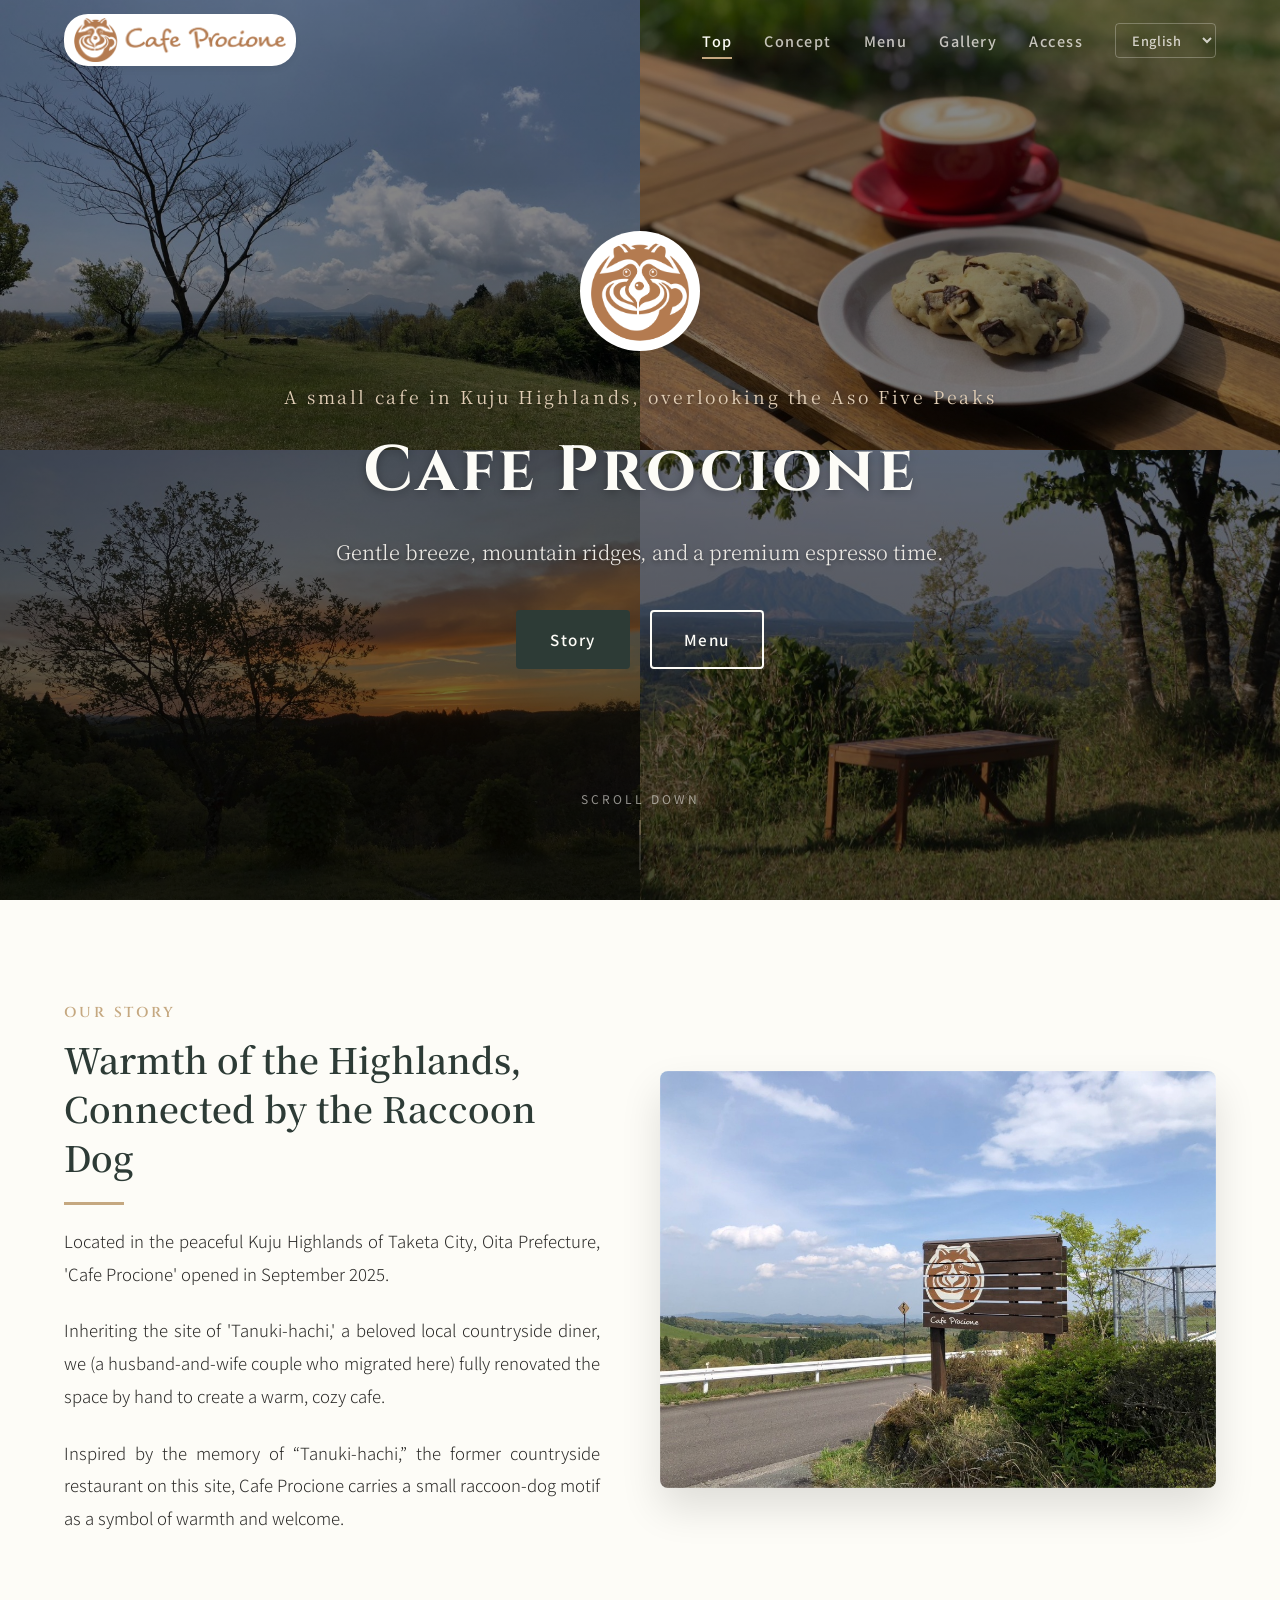
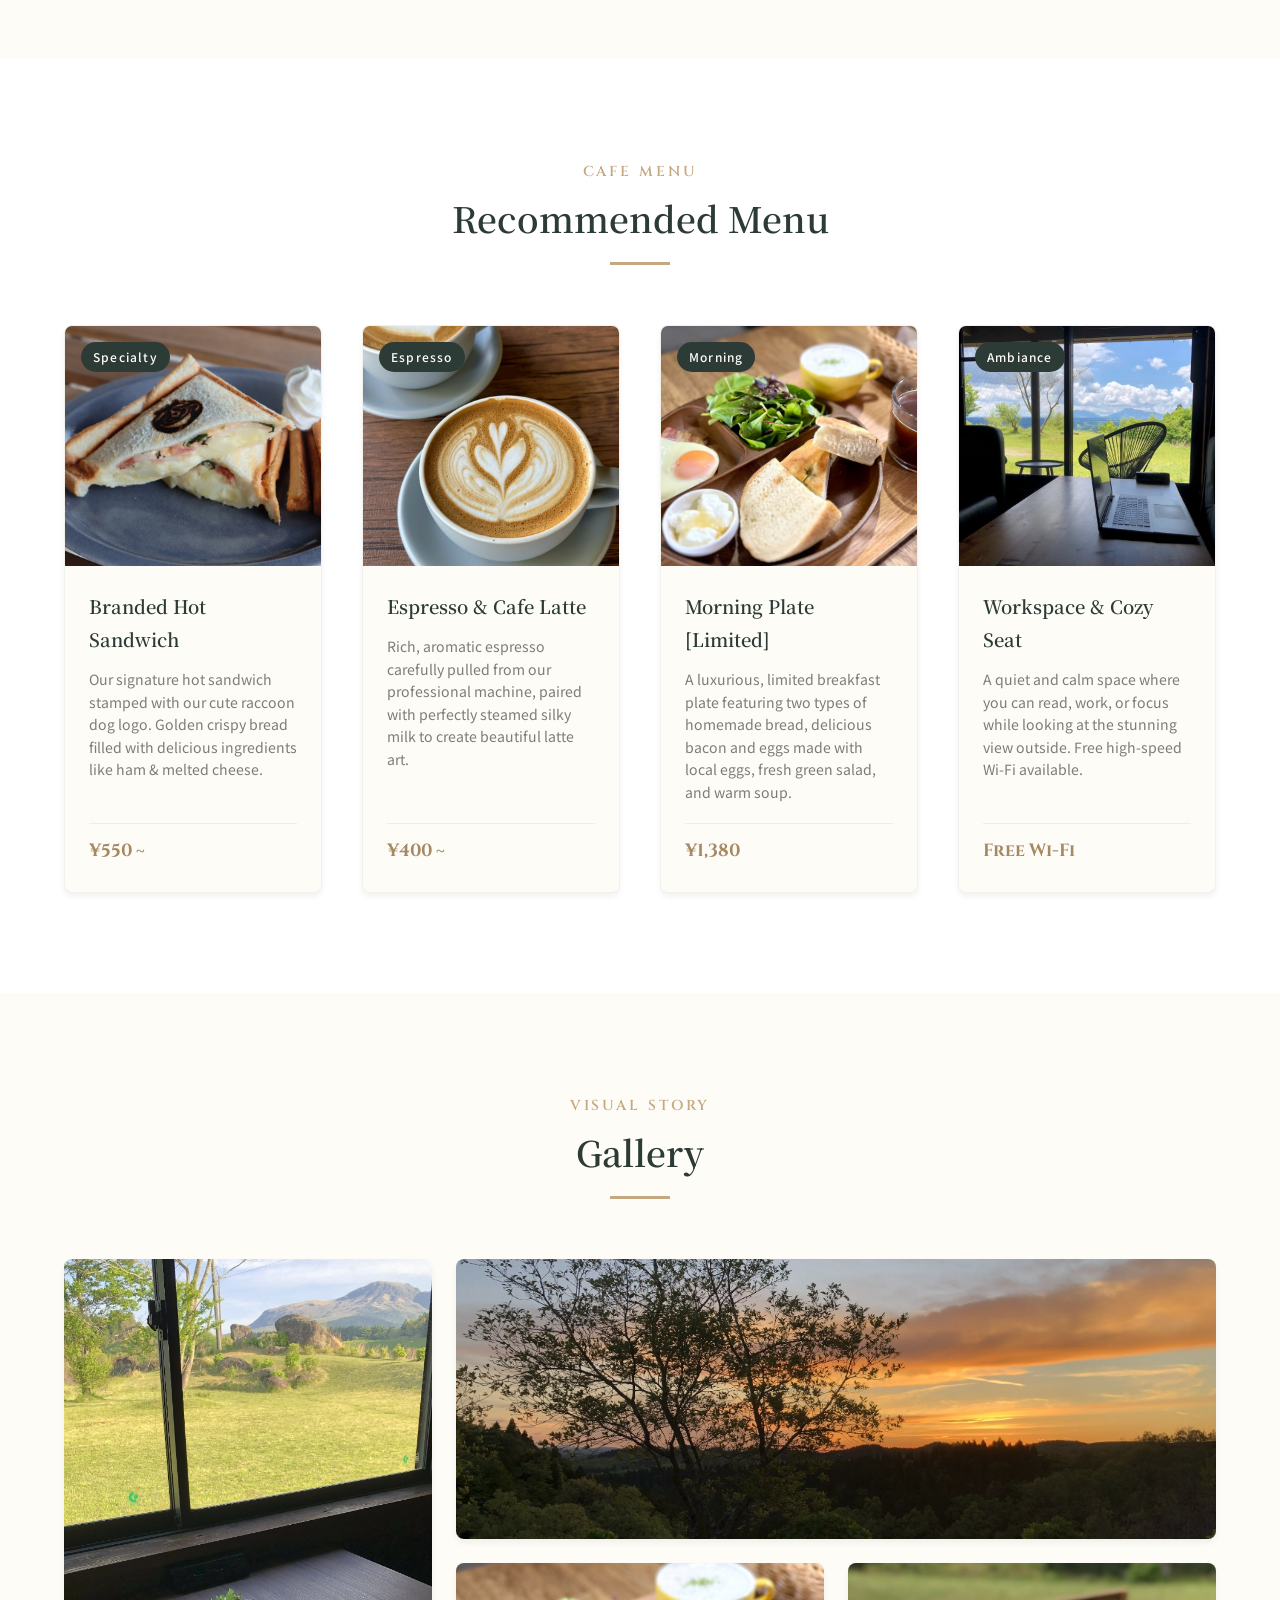
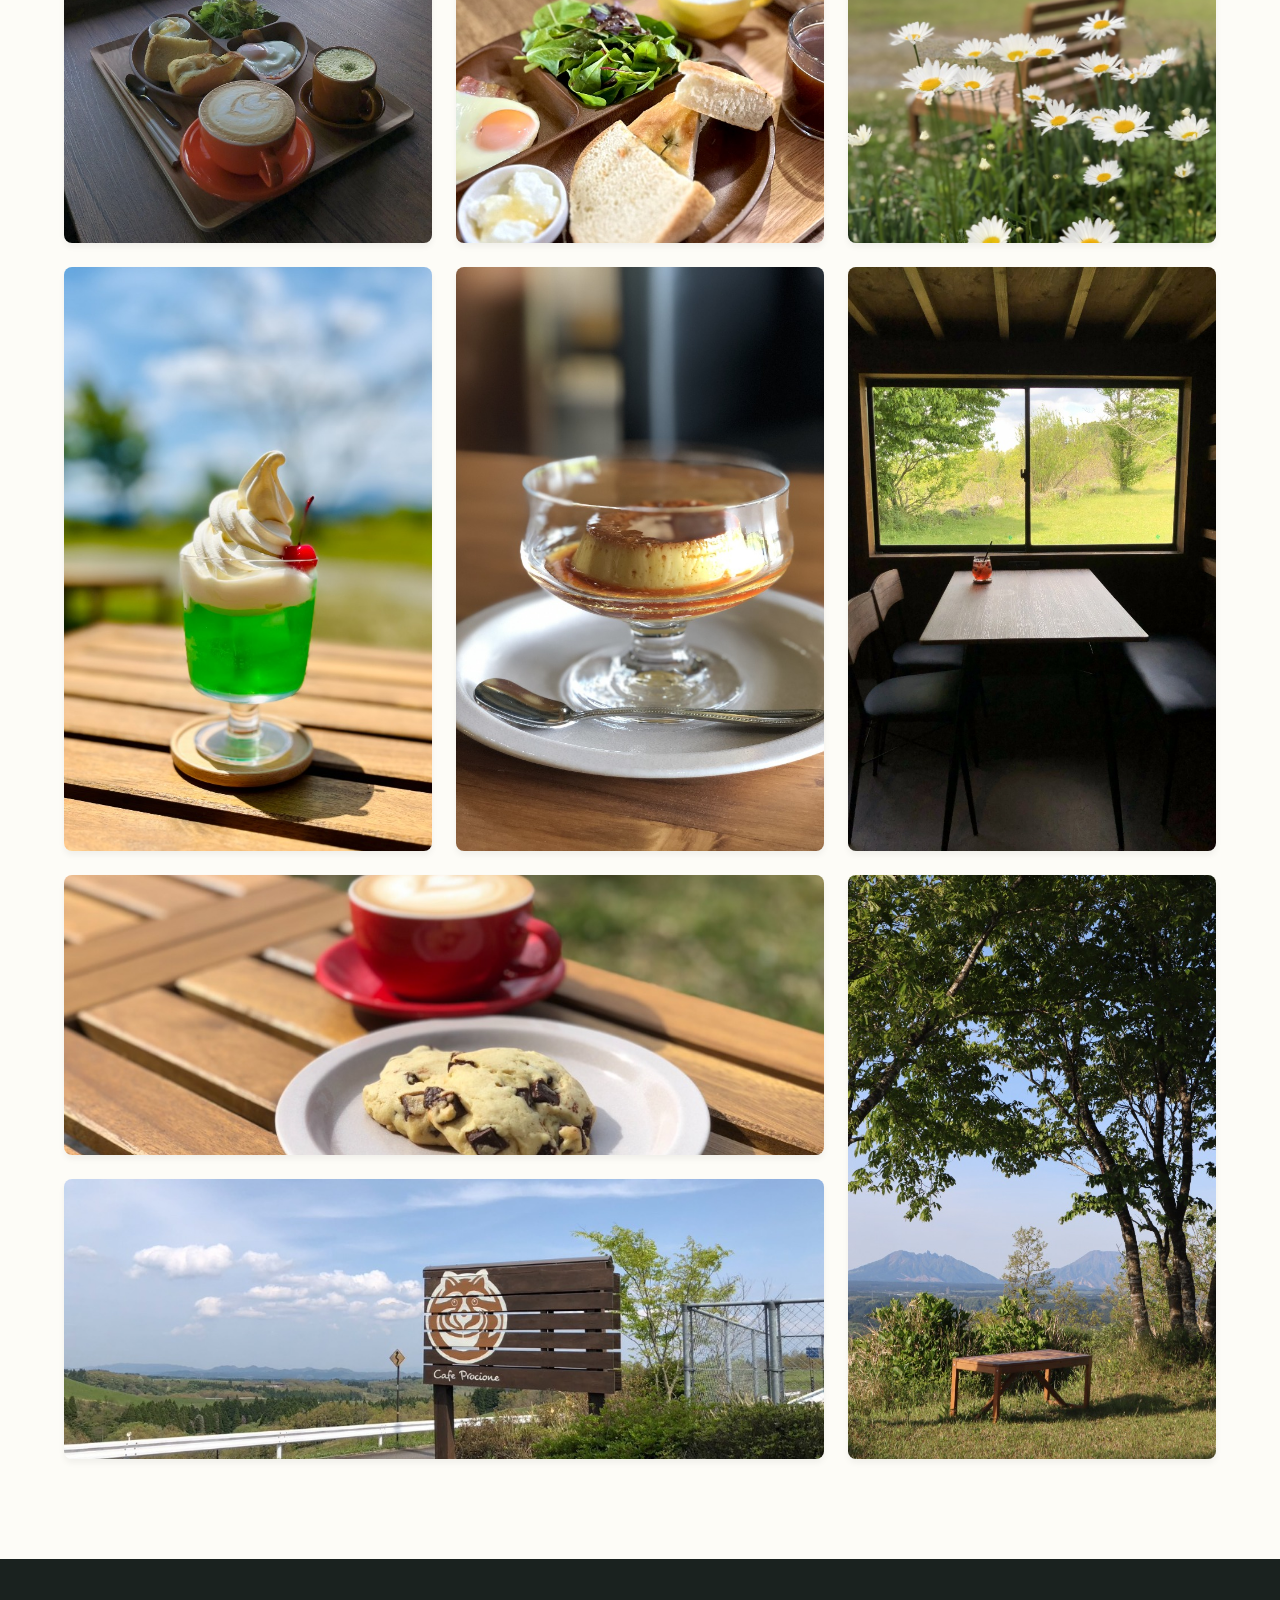
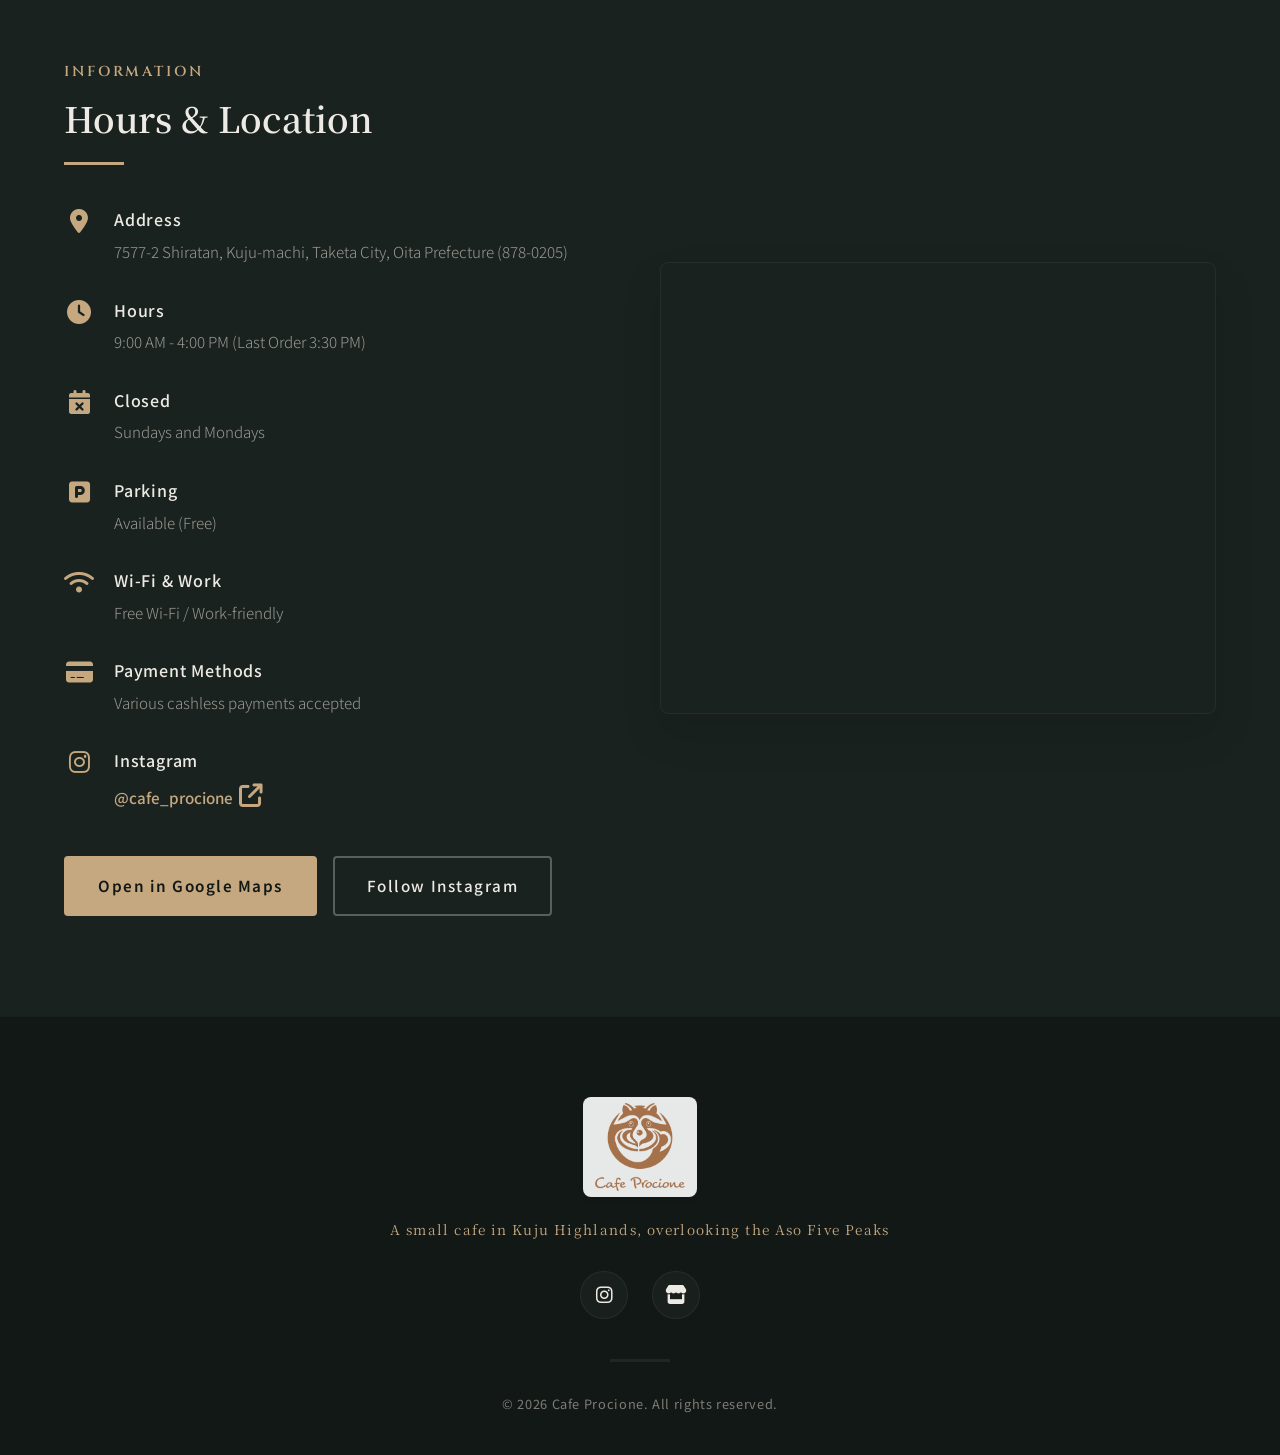
==== index.html @ 87fc88e2 "Add files via upload" ====
<!DOCTYPE html>
<html lang="ja">
<head>
    <meta charset="UTF-8">
    <meta name="viewport" content="width=device-width, initial-scale=1.0">
    <meta name="description" content="大分県竹田市久住高原にある『Cafe Procione（カフェ プロチオーネ）』。阿蘇五岳を望むのどかな絶景の中、DIYでリノベーションした温かい空間で、たぬき印のホットサンドやラテアート、エスプレッソドリンクをお楽しみください。">
    <meta property="og:title" content="Cafe Procione | 久住高原ののどかな絶景カフェ">
    <meta property="og:description" content="阿蘇五岳を望む絶景と、たぬき印のホットサンド。DIYで作り上げた温もりあふれる高原の小さなカフェ。">
    <meta property="og:image" content="assets/view.jpg">
    <meta property="og:type" content="website">
    <title>Cafe Procione (カフェ プロチオーネ) | 久住高原の絶景カフェ</title>
    
    <!-- Google Fonts -->
    <link rel="preconnect" href="https://fonts.googleapis.com">
    <link rel="preconnect" href="https://fonts.gstatic.com" crossorigin>
    <link href="https://fonts.googleapis.com/css2?family=Cinzel:wght@400;600;700&family=Noto+Sans+JP:wght@300;400;500;700&family=Noto+Serif+JP:wght@400;600&display=swap" rel="stylesheet">
    
    <!-- FontAwesome for Icons -->
    <link rel="stylesheet" href="https://cdnjs.cloudflare.com/ajax/libs/font-awesome/6.4.0/css/all.min.css">
    
    <!-- Custom CSS -->
    <link rel="stylesheet" href="style.css">
</head>
<body>

    <!-- Sticky Navigation Header -->
    <header id="site-header" class="site-header">
        <div class="header-container">
            <a href="#" class="logo" id="nav-logo">
                <img src="assets/logo_horizontal.png" alt="Cafe Procione" class="logo-img">
            </a>
            
            <button class="nav-toggle" id="nav-toggle" aria-label="メニューを開く">
                <span class="hamburger"></span>
            </button>
            
            <nav class="nav-menu" id="nav-menu">
                <ul>
                    <li><a href="#hero" class="nav-link" id="link-hero" data-i18n="nav-top">Top</a></li>
                    <li><a href="#concept" class="nav-link" id="link-concept" data-i18n="nav-concept">Concept</a></li>
                    <li><a href="#menu" class="nav-link" id="link-menu" data-i18n="nav-menu">Menu</a></li>
                    <li><a href="#gallery" class="nav-link" id="link-gallery" data-i18n="nav-gallery">Gallery</a></li>
                    <li><a href="#access" class="nav-link" id="link-access" data-i18n="nav-access">Access</a></li>
                    <li class="lang-select-wrapper">
                        <select id="lang-select" class="lang-select" aria-label="Language">
                            <option value="ja">日本語</option>
                            <option value="en">English</option>
                            <option value="zh">简体中文</option>
                            <option value="ko">한국어</option>
                        </select>
                    </li>
                </ul>
            </nav>
        </div>
    </header>

    <main>
        <!-- Hero Banner Section -->
        <section id="hero" class="hero-section">
            <div class="hero-bg">
                <div class="hero-bg-panel" style="background-image: url('assets/view.jpg');"></div>
                <div class="hero-bg-panel" style="background-image: url('assets/latte_cookies.jpg');"></div>
                <div class="hero-bg-panel" style="background-image: url('assets/sunset.jpg');"></div>
                <div class="hero-bg-panel" style="background-image: url('assets/bench.jpg'); background-position: center 98%;"></div>
            </div>
            <div class="hero-content">
                <img src="assets/logo_icon.png" alt="Cafe Procione Icon" class="hero-logo scroll-reveal">
                <p class="hero-subtitle scroll-reveal" data-i18n="hero-subtitle">阿蘇五岳を望む、久住高原の小さなカフェ</p>
                <h1 class="hero-title scroll-reveal">Cafe Procione</h1>
                <p class="hero-tagline scroll-reveal" data-i18n="hero-tagline">穏やかな風と山々の稜線、エスプレッソが薫る贅沢な時間。</p>
                <div class="hero-actions scroll-reveal">
                    <a href="#concept" class="btn btn-primary" id="btn-discover" data-i18n="hero-btn-story">Story</a>
                    <a href="#menu" class="btn btn-secondary" id="btn-viewmenu" data-i18n="hero-btn-menu">Menu</a>
                </div>
            </div>
            <div class="scroll-down">
                <span data-i18n="hero-scroll">Scroll Down</span>
                <div class="arrow"></div>
            </div>
        </section>

        <!-- Concept Section -->
        <section id="concept" class="concept-section section-padding">
            <div class="container">
                <div class="grid grid-2col items-center">
                    <div class="concept-text scroll-reveal">
                        <span class="section-subtitle" data-i18n="concept-subtitle">Our Story</span>
                        <h2 class="section-title" data-i18n="concept-title">たぬきが繋ぐ、高原の温もり</h2>
                        <div class="divider"></div>
                        <p class="concept-desc" data-i18n="concept-desc-1">
                            大分県竹田市久住町ののどかな高原に佇む「Cafe Procione（カフェ プロチオーネ）」は、2025年9月にオープンしました。
                        </p>
                        <p class="concept-desc" data-i18n="concept-desc-2">
                            かつてこの場所で愛されていた田舎料理店「たぬき八」の跡地を受け継ぎ、移住してきた私たち夫婦が自らの手でDIYリノベーションを行って、温もりあふれるカフェへと生まれ変わらせました。
                        </p>
                        <p class="concept-desc" data-i18n="concept-desc-3">
                            イタリア語で「たぬき」を意味する「プロチオーネ」。かつての記憶に敬意を払いながら、訪れる人々が久住の壮大な自然に包まれて、ゆったりとした時間を過ごせる場所でありたいと願っています。
                        </p>
                    </div>
                    <div class="concept-image scroll-reveal">
                        <div class="image-wrapper">
                            <img src="assets/sign.jpg" alt="Cafe Procione 木製看板" class="img-responsive image-zoom-effect" loading="lazy">
                        </div>
                    </div>
                </div>
            </div>
        </section>

        <!-- Menu Section -->
        <section id="menu" class="menu-section section-padding bg-light">
            <div class="container">
                <div class="section-header text-center scroll-reveal">
                    <span class="section-subtitle" data-i18n="menu-subtitle">Cafe Menu</span>
                    <h2 class="section-title" data-i18n="menu-title">おすすめメニュー</h2>
                    <div class="divider center"></div>
                </div>
                
                <div class="grid grid-4col">
                    <!-- Menu Item 1: Hot Sandwich -->
                    <div class="menu-card scroll-reveal">
                        <div class="menu-img-wrapper">
                            <img src="assets/sandwich.jpg" alt="たぬき印のホットサンド" class="menu-img" loading="lazy">
                            <span class="menu-tag" data-i18n="menu-tag-1">看板メニュー</span>
                        </div>
                        <div class="menu-info">
                            <h3 class="menu-item-title" data-i18n="menu-item-title-1">たぬき印のホットサンド</h3>
                            <p class="menu-item-desc" data-i18n="menu-item-desc-1">可愛い「たぬき」の焼き印が押された当店自慢のホットサンド。カリッと香ばしい生地に、ハム＆チーズなどの美味しい具材を包みました。</p>
                            <span class="menu-item-price" data-i18n="menu-item-price-1">¥550 〜</span>
                        </div>
                    </div>
                    
                    <!-- Menu Item 2: Espresso & Latte -->
                    <div class="menu-card scroll-reveal">
                        <div class="menu-img-wrapper">
                            <img src="assets/espresso_latte.jpg" alt="エスプレッソとカフェラテ" class="menu-img" loading="lazy">
                            <span class="menu-tag" data-i18n="menu-tag-2">Espresso</span>
                        </div>
                        <div class="menu-info">
                            <h3 class="menu-item-title" data-i18n="menu-item-title-2">エスプレッソ & カフェラテ</h3>
                            <p class="menu-item-desc" data-i18n="menu-item-desc-2">専用のマシンで丁寧に抽出した薫り高いエスプレッソと、きめ細やかにスチームしたミルクを合わせたカフェラテ（ラテアート）がお楽しみいただけます。</p>
                            <span class="menu-item-price" data-i18n="menu-item-price-2">¥400 〜</span>
                        </div>
                    </div>
                    
                    <!-- Menu Item 3: Morning Plate -->
                    <div class="menu-card scroll-reveal">
                        <div class="menu-img-wrapper">
                            <img src="assets/breakfast.jpg" alt="数量限定モーニングプレート" class="menu-img" loading="lazy">
                            <span class="menu-tag" data-i18n="menu-tag-3">Morning</span>
                        </div>
                        <div class="menu-info">
                            <h3 class="menu-item-title" data-i18n="menu-item-title-3">モーニングプレート [数量限定]</h3>
                            <p class="menu-item-desc" data-i18n="menu-item-desc-3">自家製パン2種、地元産の卵とベーコンで作る絶品ベーコンエッグ、フレッシュなグリーンサラダ、温かいスープが一つになった贅沢な数量限定モーニングプレートです。</p>
                            <span class="menu-item-price" data-i18n="menu-item-price-3">¥1,380</span>
                        </div>
                    </div>

                    <!-- Menu Item 4: Ambiance -->
                    <div class="menu-card scroll-reveal">
                        <div class="menu-img-wrapper">
                            <img src="assets/workspace.jpg" alt="コワーキング・リラックススペース" class="menu-img" loading="lazy">
                            <span class="menu-tag" data-i18n="menu-tag-4">Ambiance</span>
                        </div>
                        <div class="menu-info">
                            <h3 class="menu-item-title" data-i18n="menu-item-title-4">カフェ空間・ノマド利用</h3>
                            <p class="menu-item-desc" data-i18n="menu-item-desc-4">窓からの絶景を眺めながら、読書やお仕事に集中できる落ち着いた空間です。美味しいドリンクとともに、クリエイティブな時間をお過ごしください。</p>
                            <span class="menu-item-price" data-i18n="menu-item-price-4">Free Wi-Fi</span>
                        </div>
                    </div>
                </div>
            </div>
        </section>

        <!-- Gallery Section -->
        <section id="gallery" class="gallery-section section-padding">
            <div class="container">
                <div class="section-header text-center scroll-reveal">
                    <span class="section-subtitle" data-i18n="gallery-subtitle">Visual Story</span>
                    <h2 class="section-title" data-i18n="gallery-title">ギャラリー</h2>
                    <div class="divider center"></div>
                </div>
                
                <div class="gallery-grid scroll-reveal">
                    <!-- Gallery Item 1 -->
                    <div class="gallery-item size-large">
                        <img src="assets/window_morning.jpg" alt="朝の光と高原の朝食" loading="lazy">
                        <div class="gallery-overlay">
                            <div class="gallery-text">
                                <h4 data-i18n="gallery-item-title-1">朝の光と高原の朝食</h4>
                                <p data-i18n="gallery-item-desc-1">窓辺で味わう自家製のモーニングプレートとあたたかいカフェラテ</p>
                            </div>
                        </div>
                    </div>
                    
                    <!-- Gallery Item 4 -->
                    <div class="gallery-item size-wide">
                        <img src="assets/sunset.jpg" alt="夕暮れの久住高原" loading="lazy">
                        <div class="gallery-overlay">
                            <div class="gallery-text">
                                <h4 data-i18n="gallery-item-title-4">夕暮れの久住高原</h4>
                                <p data-i18n="gallery-item-desc-4">阿蘇五岳の彼方に沈む夕日と、黄金色に染まる草原の一本の木</p>
                            </div>
                        </div>
                    </div>
                    
                    <!-- Gallery Item 5 -->
                    <div class="gallery-item">
                        <img src="assets/breakfast.jpg" alt="モーニングプレート" loading="lazy">
                        <div class="gallery-overlay">
                            <div class="gallery-text">
                                <h4 data-i18n="gallery-item-title-5">モーニングプレート</h4>
                                <p data-i18n="gallery-item-desc-5">数量限定。地元産卵とベーコンのベーコンエッグ、自家製パン2種、新鮮なサラダ、スープ。</p>
                            </div>
                        </div>
                    </div>
                    
                    <!-- Gallery Item 6 -->
                    <div class="gallery-item">
                        <img src="assets/flowers.jpg" alt="野の花とテラスベンチ" loading="lazy">
                        <div class="gallery-overlay">
                            <div class="gallery-text">
                                <h4 data-i18n="gallery-item-title-6">野の花とテラスベンチ</h4>
                                <p data-i18n="gallery-item-desc-6">庭に咲く真っ白なマーガレットと、心地よい風が通り抜けるベンチ</p>
                            </div>
                        </div>
                    </div>
                    
                    <!-- Gallery Item 2 -->
                    <div class="gallery-item size-large">
                        <img src="assets/soda.jpg" alt="メロンソーダフロート" loading="lazy">
                        <div class="gallery-overlay">
                            <div class="gallery-text">
                                <h4 data-i18n="gallery-item-title-2">メロンソーダフロート</h4>
                                <p data-i18n="gallery-item-desc-2">青空に映える、爽快なメロンソーダと冷たいソフトクリーム</p>
                            </div>
                        </div>
                    </div>
                    
                    <!-- Gallery Item 3 -->
                    <div class="gallery-item size-large">
                        <img src="assets/pudding.jpg" alt="自家製プリン" loading="lazy">
                        <div class="gallery-overlay">
                            <div class="gallery-text">
                                <h4 data-i18n="gallery-item-title-3">自家製プリン</h4>
                                <p data-i18n="gallery-item-desc-3">地元・久住産の卵のコクとほろ苦いカラメルソースが絶妙な、昔ながらの自家製プリン。</p>
                            </div>
                        </div>
                    </div>
                    
                    <!-- Gallery Item 7 -->
                    <div class="gallery-item size-large">
                        <img src="assets/icetea.jpg" alt="窓辺の特等席" loading="lazy">
                        <div class="gallery-overlay">
                            <div class="gallery-text">
                                <h4 data-i18n="gallery-item-title-7">窓辺の特等席</h4>
                                <p data-i18n="gallery-item-desc-7">木漏れ日が差し込む窓辺で、爽やかなベリーソーダを楽しむひととき</p>
                            </div>
                        </div>
                    </div>
                    
                    <!-- Gallery Item 8 -->
                    <div class="gallery-item size-wide">
                        <img src="assets/latte_cookies.jpg" alt="珈琲時間" loading="lazy">
                        <div class="gallery-overlay">
                            <div class="gallery-text">
                                <h4 data-i18n="gallery-item-title-8">珈琲時間</h4>
                                <p data-i18n="gallery-item-desc-8">美しいラテアートと自家製のチョコチャンククッキー</p>
                            </div>
                        </div>
                    </div>
                    
                    <!-- Gallery Item 9 -->
                    <div class="gallery-item size-large">
                        <img src="assets/bench.jpg" alt="高原のテラスベンチ" style="object-position: center 98%;" loading="lazy">
                        <div class="gallery-overlay">
                            <div class="gallery-text">
                                <h4 data-i18n="gallery-item-title-9">高原のテラスベンチ</h4>
                                <p data-i18n="gallery-item-desc-9">木陰の特等席から、阿蘇の山並みを一人占めする贅沢</p>
                            </div>
                        </div>
                    </div>
                    
                    <!-- Gallery Item 10 -->
                    <div class="gallery-item size-wide">
                        <img src="assets/sign.jpg" alt="Cafe Procione 木製看板" loading="lazy">
                        <div class="gallery-overlay">
                            <div class="gallery-text">
                                <h4 data-i18n="gallery-item-title-10">Cafe Procione 木製看板</h4>
                                <p data-i18n="gallery-item-desc-10">たぬきをモチーフにした温もりある手作り看板</p>
                            </div>
                        </div>
                    </div>
                </div>
            </div>
        </section>

        <!-- Access Section -->
        <section id="access" class="access-section section-padding bg-dark text-light">
            <div class="container">
                <div class="grid grid-2col items-center">
                    <div class="access-info scroll-reveal">
                        <span class="section-subtitle" data-i18n="access-subtitle">Information</span>
                        <h2 class="section-title text-light" data-i18n="access-title">営業時間・アクセス</h2>
                        <div class="divider text-light"></div>
                        
                        <ul class="access-details">
                            <li>
                                <i class="fa-solid fa-location-dot"></i>
                                <div>
                                    <h4 data-i18n="access-label-address">住所</h4>
                                    <p data-i18n="access-value-address">〒878-0205 大分県竹田市久住町大字白丹7577-2</p>
                                </div>
                            </li>
                            <li>
                                <i class="fa-solid fa-clock"></i>
                                <div>
                                    <h4 data-i18n="access-label-hours">営業時間</h4>
                                    <p data-i18n="access-value-hours">9:00 〜 16:00 (ラストオーダー 15:30)</p>
                                </div>
                            </li>
                            <li>
                                <i class="fa-solid fa-calendar-xmark"></i>
                                <div>
                                    <h4 data-i18n="access-label-closed">定休日</h4>
                                    <p data-i18n="access-value-closed">日曜日・月曜日</p>
                                </div>
                            </li>
                            <li>
                                <i class="fa-solid fa-square-parking"></i>
                                <div>
                                    <h4 data-i18n="access-label-parking">駐車場</h4>
                                    <p data-i18n="access-value-parking">あり</p>
                                </div>
                            </li>
                            <li>
                                <i class="fa-solid fa-wifi"></i>
                                <div>
                                    <h4 data-i18n="access-label-wifi">Wi-Fi / 作業利用</h4>
                                    <p data-i18n="access-value-wifi">Wi-Fiあり / 作業利用可</p>
                                </div>
                            </li>
                            <li>
                                <i class="fa-solid fa-credit-card"></i>
                                <div>
                                    <h4 data-i18n="access-label-payment">お支払い方法</h4>
                                    <p data-i18n="access-value-payment">各種キャッシュレス決済対応</p>
                                </div>
                            </li>
                            <li>
                                <i class="fa-brands fa-instagram"></i>
                                <div>
                                    <h4 data-i18n="access-label-sns">Instagram</h4>
                                    <p><a href="https://www.instagram.com/cafe_procione/" target="_blank" rel="noopener noreferrer" class="instagram-link">@cafe_procione <i class="fa-solid fa-arrow-up-right-from-square"></i></a></p>
                                </div>
                            </li>
                        </ul>
                        
                        <div class="access-actions">
                            <a href="https://share.google/yTmigg1n31Lrdcg4o" target="_blank" rel="noopener noreferrer" class="btn btn-terracotta" id="btn-googlemaps" data-i18n="access-btn-maps">
                                <i class="fa-solid fa-map-location-dot"></i> Google Mapsで開く
                            </a>
                            <a href="https://www.instagram.com/cafe_procione/" target="_blank" rel="noopener noreferrer" class="btn btn-outline" id="btn-instagram" data-i18n="access-btn-insta">
                                <i class="fa-brands fa-instagram"></i> Instagramを見る
                            </a>
                        </div>
                    </div>
                    
                    <div class="access-map scroll-reveal">
                        <div class="map-container">
                            <iframe 
                                src="https://maps.google.com/maps?q=Cafe%20Procione%20%E5%A4%A7%E5%88%86%E7%9C%8C%E7%AB%B9%E7%94%B0%E5%B8%82%E4%B9%85%E4%BD%8F%E7%94%BA%E7%99%BD%E4%B8%B97577-2&t=&z=14&ie=UTF8&iwloc=&output=embed" 
                                width="100%" 
                                height="450" 
                                style="border:0;" 
                                allowfullscreen="" 
                                loading="lazy" 
                                referrerpolicy="no-referrer-when-downgrade"
                                title="Cafe Procioneの地図"
                                id="google-map-iframe">
                            </iframe>
                        </div>
                    </div>
                </div>
            </div>
        </section>
    </main>

    <!-- Footer Section -->
    <footer class="site-footer">
        <div class="container text-center">
            <img src="assets/logo_vertical.png" alt="Cafe Procione Logo" class="footer-logo-img">
            <p class="footer-tag" data-i18n="footer-tag">阿蘇五岳を望む、久住高原の小さなカフェ</p>
            <div class="footer-socials">
                <a href="https://www.instagram.com/cafe_procione/" target="_blank" rel="noopener noreferrer" aria-label="Instagram" id="footer-instagram"><i class="fa-brands fa-instagram"></i></a>
                <a href="https://share.google/yTmigg1n31Lrdcg4o" target="_blank" rel="noopener noreferrer" aria-label="Google Business Profile" id="footer-gmaps"><i class="fa-solid fa-store"></i></a>
            </div>
            <div class="divider center"></div>
            <p class="copyright">&copy; 2026 Cafe Procione. All rights reserved.</p>
        </div>
    </footer>

    <!-- Custom JavaScript -->
    <script src="script.js"></script>
</body>
</html>
---- style.css ----
/* ==========================================================================
   Cafe Procione - Custom Style System
   ========================================================================== */

/* --- CSS custom properties (Variables) --- */
:root {
    /* Color Palette */
    --color-primary: #2D3B36;       /* Deep olive forest green */
    --color-primary-light: #41544D; /* Light olive green */
    --color-primary-dark: #1E2824;  /* Very dark olive */
    --color-accent: #C5A880;        /* Warm terracotta / wood sand */
    --color-accent-dark: #A58962;   /* Darker terracotta */
    --color-accent-light: #E0CDB5;  /* Soft light sand */
    
    --color-bg-light: #FDFCF7;      /* Warm off-white cream */
    --color-bg-white: #FFFFFF;      /* Clean white */
    --color-bg-dark: #1A221F;       /* Deep charcoal olive */
    --color-bg-darker: #121816;     /* Darkest charcoal olive */
    
    --color-text-dark: #2C2B29;     /* Soft charcoal/espresso */
    --color-text-light: #EDEAE5;    /* Soft warm white */
    --color-text-muted: #7E7C77;    /* Slate gray */
    --color-text-muted-light: #9B9893;
    
    /* Fonts */
    --font-title: 'Cinzel', serif;
    --font-serif: 'Noto Serif JP', serif;
    --font-sans: 'Noto Sans JP', sans-serif;
    
    /* Layout details */
    --header-height: 80px;
    --border-radius-sm: 4px;
    --border-radius-md: 8px;
    --border-radius-lg: 16px;
    --transition-smooth: all 0.4s cubic-bezier(0.165, 0.84, 0.44, 1);
    --transition-fast: all 0.2s ease;
    --box-shadow-sm: 0 4px 6px rgba(0, 0, 0, 0.05);
    --box-shadow-md: 0 10px 30px rgba(0, 0, 0, 0.08);
    --box-shadow-lg: 0 20px 40px rgba(0, 0, 0, 0.12);
}

/* ==========================================================================
   Reset & Base Styles
   ========================================================================== */
*, *::before, *::after {
    box-sizing: border-box;
    margin: 0;
    padding: 0;
}

html {
    scroll-behavior: smooth;
    font-size: 16px;
    -webkit-text-size-adjust: 100%;
}

body {
    font-family: var(--font-sans);
    font-weight: 400;
    line-height: 1.8;
    color: var(--color-text-dark);
    background-color: var(--color-bg-light);
    overflow-x: hidden;
}

img {
    max-width: 100%;
    height: auto;
    display: block;
}

a {
    color: inherit;
    text-decoration: none;
    transition: var(--transition-fast);
}

ul {
    list-style: none;
}

/* ==========================================================================
   Utility Classes & Layouts
   ========================================================================== */
.container {
    width: 100%;
    max-width: 1200px;
    margin: 0 auto;
    padding: 0 24px;
}

.section-padding {
    padding: 100px 0;
}

.bg-light {
    background-color: var(--color-bg-white);
}

.bg-dark {
    background-color: var(--color-bg-dark);
}

.text-light {
    color: var(--color-text-light) !important;
}

.text-center {
    text-align: center;
}

.items-center {
    align-items: center;
}

/* Grid System */
.grid {
    display: grid;
    gap: 40px;
}

.grid-2col {
    grid-template-columns: 1fr;
}

.grid-4col {
    grid-template-columns: 1fr;
}

@media (min-width: 768px) {
    .grid-2col {
        grid-template-columns: repeat(2, 1fr);
    }
    
    .grid-4col {
        grid-template-columns: repeat(2, 1fr);
    }
}

@media (min-width: 1024px) {
    .grid-4col {
        grid-template-columns: repeat(4, 1fr);
    }
}

/* Section Header styling */
.section-header {
    margin-bottom: 60px;
}

.section-subtitle {
    font-family: var(--font-title);
    color: var(--color-accent);
    text-transform: uppercase;
    font-size: 0.9rem;
    letter-spacing: 0.2em;
    display: block;
    margin-bottom: 8px;
    font-weight: 600;
}

.section-title {
    font-family: var(--font-serif);
    font-size: 2.2rem;
    color: var(--color-primary);
    font-weight: 600;
    line-height: 1.4;
}

.divider {
    width: 60px;
    height: 3px;
    background-color: var(--color-accent);
    margin: 20px 0;
}

.divider.center {
    margin: 20px auto;
}

.divider.text-light {
    background-color: var(--color-accent);
}

/* Buttons */
.btn {
    display: inline-flex;
    align-items: center;
    justify-content: center;
    padding: 14px 32px;
    border-radius: var(--border-radius-sm);
    font-size: 0.95rem;
    font-weight: 500;
    letter-spacing: 0.1em;
    transition: var(--transition-smooth);
    cursor: pointer;
    border: 2px solid transparent;
}

.btn-primary {
    background-color: var(--color-primary);
    color: var(--color-bg-light);
}

.btn-primary:hover {
    background-color: var(--color-primary-light);
    transform: translateY(-2px);
    box-shadow: var(--box-shadow-md);
}

.btn-secondary {
    background-color: transparent;
    color: var(--color-bg-light);
    border-color: var(--color-bg-light);
}

.btn-secondary:hover {
    background-color: var(--color-bg-light);
    color: var(--color-primary);
    transform: translateY(-2px);
    box-shadow: var(--box-shadow-md);
}

.btn-terracotta {
    background-color: var(--color-accent);
    color: var(--color-bg-darker);
    font-weight: 600;
}

.btn-terracotta:hover {
    background-color: var(--color-accent-dark);
    transform: translateY(-2px);
    box-shadow: var(--box-shadow-md);
}

.btn-outline {
    background-color: transparent;
    color: var(--color-text-light);
    border-color: rgba(237, 234, 229, 0.3);
}

.btn-outline:hover {
    background-color: rgba(237, 234, 229, 0.1);
    border-color: var(--color-text-light);
    transform: translateY(-2px);
}

/* ==========================================================================
   Header & Sticky Navigation
   ========================================================================== */
.site-header {
    position: fixed;
    top: 0;
    left: 0;
    width: 100%;
    height: var(--header-height);
    z-index: 1000;
    transition: var(--transition-smooth);
    background-color: transparent;
}

.site-header.scrolled {
    background-color: rgba(45, 59, 54, 0.95); /* Deep olive background on scroll */
    backdrop-filter: blur(12px);
    -webkit-backdrop-filter: blur(12px);
    height: 70px;
    box-shadow: var(--box-shadow-sm);
}

.header-container {
    max-width: 1200px;
    height: 100%;
    margin: 0 auto;
    padding: 0 24px;
    display: flex;
    justify-content: space-between;
    align-items: center;
}

.logo {
    display: flex;
    align-items: center;
    color: var(--color-bg-light);
}

.logo-img {
    height: 52px; /* One size larger */
    width: auto;
    object-fit: contain;
    display: block;
    background-color: var(--color-bg-white);
    padding: 4px 10px; /* Snug padding */
    border-radius: 24px;
    box-shadow: var(--box-shadow-sm);
    transition: var(--transition-smooth);
}

.site-header.scrolled .logo-img {
    height: 42px; /* One size larger on scroll */
    padding: 3px 8px;
}

/* Navigation Links */
.nav-menu ul {
    display: flex;
    gap: 32px;
    align-items: center;
}

.nav-link {
    color: rgba(237, 234, 229, 0.8);
    font-size: 0.9rem;
    letter-spacing: 0.1em;
    font-weight: 500;
    padding: 8px 0;
    position: relative;
}

.nav-link::after {
    content: '';
    position: absolute;
    bottom: 0;
    left: 0;
    width: 0;
    height: 2px;
    background-color: var(--color-accent);
    transition: var(--transition-smooth);
}

.nav-link:hover, .nav-link.active {
    color: var(--color-bg-light);
}

.nav-link:hover::after, .nav-link.active::after {
    width: 100%;
}

/* Hamburger toggle for mobile */
.nav-toggle {
    display: none;
    background: transparent;
    border: none;
    cursor: pointer;
    padding: 10px;
}

.hamburger {
    display: block;
    width: 24px;
    height: 2px;
    background-color: var(--color-bg-light);
    position: relative;
    transition: var(--transition-fast);
}

.hamburger::before, .hamburger::after {
    content: '';
    display: block;
    width: 24px;
    height: 2px;
    background-color: var(--color-bg-light);
    position: absolute;
    left: 0;
    transition: var(--transition-fast);
}

.hamburger::before { top: -8px; }
.hamburger::after { bottom: -8px; }

/* Hamburger open state */
.nav-toggle.open .hamburger {
    background-color: transparent;
}
.nav-toggle.open .hamburger::before {
    transform: rotate(45deg);
    top: 0;
}
.nav-toggle.open .hamburger::after {
    transform: rotate(-45deg);
    bottom: 0;
}

/* Responsive Header */
@media (max-width: 767px) {
    .nav-toggle {
        display: block;
    }
    
    .nav-menu {
        position: fixed;
        top: 0;
        right: -100%;
        width: 80%;
        max-width: 320px;
        height: 100vh;
        background-color: var(--color-primary-dark);
        padding: 100px 40px;
        box-shadow: var(--box-shadow-lg);
        transition: var(--transition-smooth);
    }
    
    .nav-menu.open {
        right: 0;
    }
    
    .nav-menu ul {
        flex-direction: column;
        gap: 30px;
    }
    
    .nav-link {
        font-size: 1.1rem;
    }
}

/* Language Selector */
.lang-select-wrapper {
    display: flex;
    align-items: center;
}

.lang-select {
    background-color: transparent;
    color: rgba(237, 234, 229, 0.85);
    border: 1px solid rgba(237, 234, 229, 0.3);
    border-radius: var(--border-radius-sm);
    padding: 6px 12px;
    font-family: var(--font-sans);
    font-size: 0.8rem;
    font-weight: 500;
    cursor: pointer;
    outline: none;
    transition: var(--transition-fast);
    letter-spacing: 0.05em;
}

.lang-select:hover {
    color: var(--color-bg-light);
    border-color: var(--color-accent);
}

.lang-select:focus {
    border-color: var(--color-accent);
}

.lang-select option {
    background-color: var(--color-primary-dark);
    color: var(--color-text-light);
    padding: 10px;
}

/* Adjustments on mobile drawer */
@media (max-width: 767px) {
    .lang-select-wrapper {
        margin-top: 10px;
    }
    
    .lang-select {
        font-size: 1rem;
        padding: 10px 16px;
        width: 100%;
        background-color: rgba(255, 255, 255, 0.05);
    }
}

/* ==========================================================================
   Hero Section
   ========================================================================== */
.hero-section {
    position: relative;
    height: 100vh;
    display: flex;
    align-items: center;
    justify-content: center;
    color: var(--color-bg-light);
    text-align: center;
    padding: 0 24px;
    overflow: hidden;
}

.hero-bg {
    position: absolute;
    top: 0;
    left: 0;
    width: 100%;
    height: 100%;
    display: grid;
    grid-template-columns: repeat(2, 1fr);
    grid-template-rows: repeat(2, 1fr);
    transform: scale(1.05);
    animation: zoomHero 15s ease-out forwards;
    z-index: -1;
}

.hero-bg-panel {
    background-size: cover;
    background-position: center;
    width: 100%;
    height: 100%;
}

.hero-bg::after {
    content: '';
    position: absolute;
    top: 0;
    left: 0;
    width: 100%;
    height: 100%;
    background: linear-gradient(to bottom, rgba(0, 0, 0, 0.45), rgba(0, 0, 0, 0.6));
    z-index: 1;
}

@keyframes zoomHero {
    to {
        transform: scale(1);
    }
}

.hero-content {
    max-width: 800px;
    z-index: 10;
    display: flex;
    flex-direction: column;
    align-items: center;
}

.hero-logo {
    height: 120px; /* One size larger */
    width: 120px;  /* One size larger */
    object-fit: contain;
    margin-bottom: 30px;
    display: block;
    background-color: var(--color-bg-white);
    padding: 10px; /* Widen padding to prevent ears from clipping */
    border-radius: 50%;
    box-shadow: var(--box-shadow-md);
}

@media (max-width: 767px) {
    .hero-logo {
        height: 96px; /* One size larger on mobile */
        width: 96px;  /* One size larger on mobile */
        margin-bottom: 20px;
    }
}

.hero-subtitle {
    font-family: var(--font-serif);
    font-size: 1.1rem;
    letter-spacing: 0.15em;
    color: var(--color-accent-light);
    margin-bottom: 20px;
    text-shadow: 0 2px 4px rgba(0, 0, 0, 0.4);
}

.hero-title {
    font-family: var(--font-title);
    font-size: 4rem;
    font-weight: 700;
    letter-spacing: 0.05em;
    line-height: 1.2;
    margin-bottom: 24px;
    text-shadow: 0 2px 10px rgba(0, 0, 0, 0.3);
}

@media (max-width: 767px) {
    .hero-title {
        font-size: 2.8rem;
    }
    .hero-subtitle {
        font-size: 0.95rem;
    }
}

.hero-tagline {
    font-family: var(--font-serif);
    font-size: 1.25rem;
    font-weight: 300;
    margin-bottom: 40px;
    color: var(--color-text-light);
    text-shadow: 0 2px 4px rgba(0, 0, 0, 0.4);
}

.hero-actions {
    display: flex;
    gap: 20px;
    justify-content: center;
}

@media (max-width: 480px) {
    .hero-actions {
        flex-direction: column;
        align-items: stretch;
    }
}

/* Animated Scroll indicator */
.scroll-down {
    position: absolute;
    bottom: 30px;
    left: 50%;
    transform: translateX(-50%);
    display: flex;
    flex-direction: column;
    align-items: center;
    gap: 10px;
    font-size: 0.75rem;
    letter-spacing: 0.25em;
    text-transform: uppercase;
    color: rgba(237, 234, 229, 0.6);
    z-index: 10;
}

.scroll-down .arrow {
    width: 1px;
    height: 50px;
    background-color: rgba(237, 234, 229, 0.3);
    position: relative;
    overflow: hidden;
}

.scroll-down .arrow::after {
    content: '';
    position: absolute;
    top: 0;
    left: 0;
    width: 100%;
    height: 15px;
    background-color: var(--color-accent);
    animation: scrollAnimation 2s infinite ease-in-out;
}

@keyframes scrollAnimation {
    0% {
        transform: translateY(-15px);
    }
    50% {
        transform: translateY(50px);
    }
    100% {
        transform: translateY(50px);
    }
}

/* ==========================================================================
   Concept Section
   ========================================================================== */
.concept-text {
    padding-right: 20px;
}

.concept-desc {
    font-size: 1.05rem;
    color: var(--color-text-dark);
    margin-bottom: 24px;
    text-align: justify;
    line-height: 1.95;
    font-weight: 300;
}

.concept-image .image-wrapper {
    position: relative;
    border-radius: var(--border-radius-md);
    overflow: hidden;
    box-shadow: var(--box-shadow-lg);
}

.concept-image .image-wrapper::after {
    content: '';
    position: absolute;
    top: 0;
    left: 0;
    width: 100%;
    height: 100%;
    border: 1px solid rgba(255, 255, 255, 0.1);
    pointer-events: none;
}

.image-zoom-effect {
    transition: var(--transition-smooth);
}

.image-zoom-effect:hover {
    transform: scale(1.05);
}

/* ==========================================================================
   Menu Section
   ========================================================================== */
.menu-card {
    background-color: var(--color-bg-light);
    border-radius: var(--border-radius-md);
    overflow: hidden;
    box-shadow: var(--box-shadow-sm);
    transition: var(--transition-smooth);
    display: flex;
    flex-direction: column;
    height: 100%;
    border: 1px solid rgba(45, 59, 54, 0.05);
}

.menu-card:hover {
    transform: translateY(-8px);
    box-shadow: var(--box-shadow-lg);
    border-color: rgba(197, 168, 128, 0.3);
}

.menu-img-wrapper {
    position: relative;
    width: 100%;
    height: 240px;
    overflow: hidden;
}

.menu-img {
    width: 100%;
    height: 100%;
    object-fit: cover;
    transition: var(--transition-smooth);
}

.menu-card:hover .menu-img {
    transform: scale(1.05);
}

.menu-tag {
    position: absolute;
    top: 16px;
    left: 16px;
    background-color: var(--color-primary);
    color: var(--color-bg-light);
    font-size: 0.75rem;
    font-weight: 500;
    padding: 4px 12px;
    border-radius: 20px;
    letter-spacing: 0.1em;
}

.menu-info {
    padding: 24px;
    display: flex;
    flex-direction: column;
    flex-grow: 1;
}

.menu-item-title {
    font-family: var(--font-serif);
    font-size: 1.15rem;
    color: var(--color-primary);
    margin-bottom: 12px;
    font-weight: 600;
}

.menu-item-desc {
    font-size: 0.88rem;
    color: var(--color-text-muted);
    line-height: 1.6;
    margin-bottom: 20px;
    flex-grow: 1;
}

.menu-item-price {
    font-family: var(--font-title);
    font-size: 1.1rem;
    color: var(--color-accent-dark);
    font-weight: 700;
    border-top: 1px solid rgba(0, 0, 0, 0.06);
    padding-top: 12px;
}

/* ==========================================================================
   Gallery Section
   ========================================================================== */
.gallery-grid {
    display: grid;
    grid-template-columns: repeat(2, 1fr);
    grid-auto-flow: dense;
    gap: 20px;
}

.gallery-item {
    position: relative;
    border-radius: var(--border-radius-md);
    overflow: hidden;
    height: 280px;
    box-shadow: var(--box-shadow-sm);
    transition: var(--transition-smooth);
}

.gallery-item img {
    width: 100%;
    height: 100%;
    object-fit: cover;
    transition: var(--transition-smooth);
}

/* Large and wide layout elements for masonry-like feel */
.gallery-item.size-large {
    grid-row: span 2;
    height: 580px; /* 280px + 20px gap + 280px */
}

.gallery-item.size-wide {
    grid-column: span 2;
    height: 280px;
}

/* Overlay styling */
.gallery-overlay {
    position: absolute;
    top: 0;
    left: 0;
    width: 100%;
    height: 100%;
    background-color: rgba(30, 40, 36, 0.75); /* Dark olive overlay */
    opacity: 0;
    display: flex;
    align-items: flex-end;
    padding: 30px;
    transition: var(--transition-smooth);
}

.gallery-text {
    transform: translateY(20px);
    transition: var(--transition-smooth);
    color: var(--color-text-light);
}

.gallery-text h4 {
    font-family: var(--font-serif);
    font-size: 1.25rem;
    font-weight: 500;
    margin-bottom: 8px;
    color: var(--color-accent-light);
}

.gallery-text p {
    font-size: 0.85rem;
    color: rgba(237, 234, 229, 0.7);
    line-height: 1.5;
}

/* Gallery hover states */
.gallery-item:hover img {
    transform: scale(1.06);
}

.gallery-item:hover .gallery-overlay {
    opacity: 1;
}

.gallery-item:hover .gallery-text {
    transform: translateY(0);
}

/* Responsive Gallery */
@media (min-width: 1024px) {
    .gallery-grid {
        grid-template-columns: repeat(3, 1fr);
        gap: 24px;
    }
    
    .gallery-item {
        height: 280px;
    }
    
    .gallery-item.size-large {
        height: 584px; /* 280px + 24px gap + 280px */
    }
    
    .gallery-item.size-wide {
        height: 280px;
    }
}

@media (max-width: 767px) {
    .gallery-grid {
        grid-template-columns: 1fr;
        gap: 15px;
    }
    
    .gallery-item, .gallery-item.size-large, .gallery-item.size-wide {
        grid-row: auto;
        grid-column: auto;
        height: 320px;
    }
}

/* ==========================================================================
   Access & Contact Section
   ========================================================================== */
.access-section {
    position: relative;
    overflow: hidden;
}

.access-info {
    padding-right: 30px;
}

.access-details {
    margin-top: 40px;
    margin-bottom: 45px;
    display: flex;
    flex-direction: column;
    gap: 30px;
}

.access-details li {
    display: flex;
    gap: 20px;
    align-items: flex-start;
}

.access-details li i {
    font-size: 1.5rem;
    color: var(--color-accent);
    margin-top: 4px;
    width: 30px;
    text-align: center;
}

.access-details h4 {
    font-size: 1rem;
    color: var(--color-text-light);
    margin-bottom: 4px;
    font-weight: 500;
    letter-spacing: 0.05em;
}

.access-details p {
    font-size: 0.95rem;
    color: var(--color-text-muted-light);
    font-weight: 300;
}

.instagram-link {
    color: var(--color-accent);
    font-weight: 500;
    border-bottom: 1px solid transparent;
}

.instagram-link:hover {
    color: var(--color-accent-light);
    border-color: var(--color-accent-light);
}

.access-actions {
    display: flex;
    gap: 16px;
}

@media (max-width: 480px) {
    .access-actions {
        flex-direction: column;
        align-items: stretch;
    }
}

.access-map {
    position: relative;
    width: 100%;
}

.map-container {
    width: 100%;
    border-radius: var(--border-radius-md);
    overflow: hidden;
    box-shadow: var(--box-shadow-lg);
    border: 1px solid rgba(255, 255, 255, 0.05);
}

.map-container iframe {
    display: block;
    filter: grayscale(10%) contrast(100%);
    transition: var(--transition-smooth);
}

.map-container iframe:hover {
    filter: none;
}

/* ==========================================================================
   Footer Section
   ========================================================================== */
.site-footer {
    background-color: var(--color-bg-darker);
    color: var(--color-text-light);
    padding: 80px 0 40px;
    border-top: 1px solid rgba(255, 255, 255, 0.03);
}

.footer-logo-img {
    height: 100px; /* One size larger */
    width: auto;
    object-fit: contain;
    margin: 0 auto 20px;
    display: block;
    background-color: var(--color-bg-white);
    padding: 6px 12px; /* Snug padding */
    border-radius: var(--border-radius-md);
    box-shadow: var(--box-shadow-sm);
    opacity: 0.9;
    transition: var(--transition-smooth);
}

.footer-logo-img:hover {
    opacity: 1;
}

.footer-tag {
    font-family: var(--font-serif);
    font-size: 0.85rem;
    color: var(--color-accent);
    letter-spacing: 0.1em;
    margin-bottom: 30px;
}

.footer-socials {
    display: flex;
    justify-content: center;
    gap: 24px;
    margin-bottom: 40px;
}

.footer-socials a {
    display: flex;
    align-items: center;
    justify-content: center;
    width: 48px;
    height: 48px;
    background-color: rgba(255, 255, 255, 0.03);
    border: 1px solid rgba(255, 255, 255, 0.06);
    border-radius: 50%;
    font-size: 1.2rem;
    color: var(--color-text-light);
    transition: var(--transition-smooth);
}

.footer-socials a:hover {
    background-color: var(--color-accent);
    border-color: var(--color-accent);
    color: var(--color-bg-darker);
    transform: translateY(-4px);
}

.site-footer .divider {
    border-color: rgba(255, 255, 255, 0.06);
    background-color: rgba(255, 255, 255, 0.06);
    margin: 30px auto;
}

.copyright {
    font-size: 0.8rem;
    color: var(--color-text-muted);
    letter-spacing: 0.05em;
}

/* ==========================================================================
   Scroll Animation Classes (Intersection Observer)
   ========================================================================== */
.scroll-reveal {
    opacity: 0;
    transform: translateY(40px);
    transition: opacity 0.8s ease-out, transform 0.8s cubic-bezier(0.165, 0.84, 0.44, 1);
}

.scroll-reveal.reveal-active {
    opacity: 1;
    transform: translateY(0);
}

/* Sequence delays */
.scroll-reveal:nth-child(2) { transition-delay: 0.1s; }
.scroll-reveal:nth-child(3) { transition-delay: 0.2s; }
.scroll-reveal:nth-child(4) { transition-delay: 0.3s; }
.scroll-reveal:nth-child(5) { transition-delay: 0.4s; }
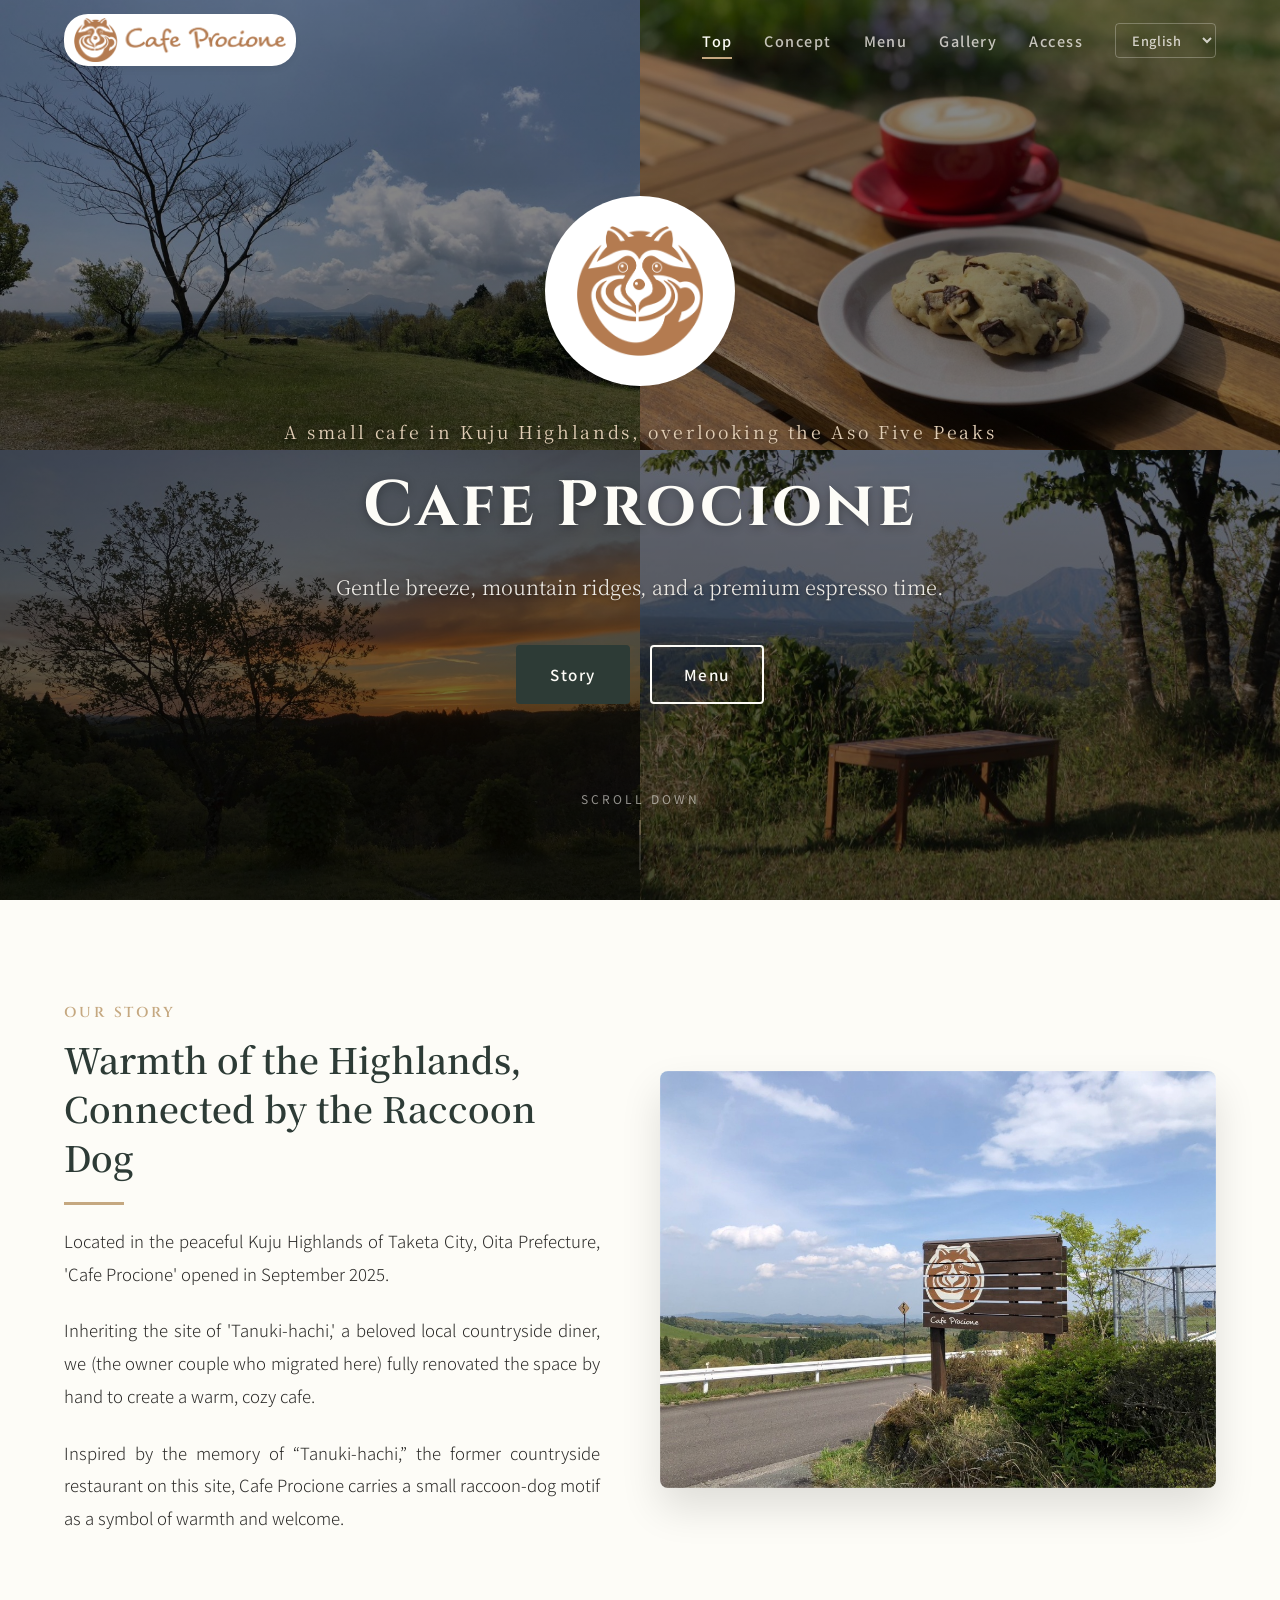
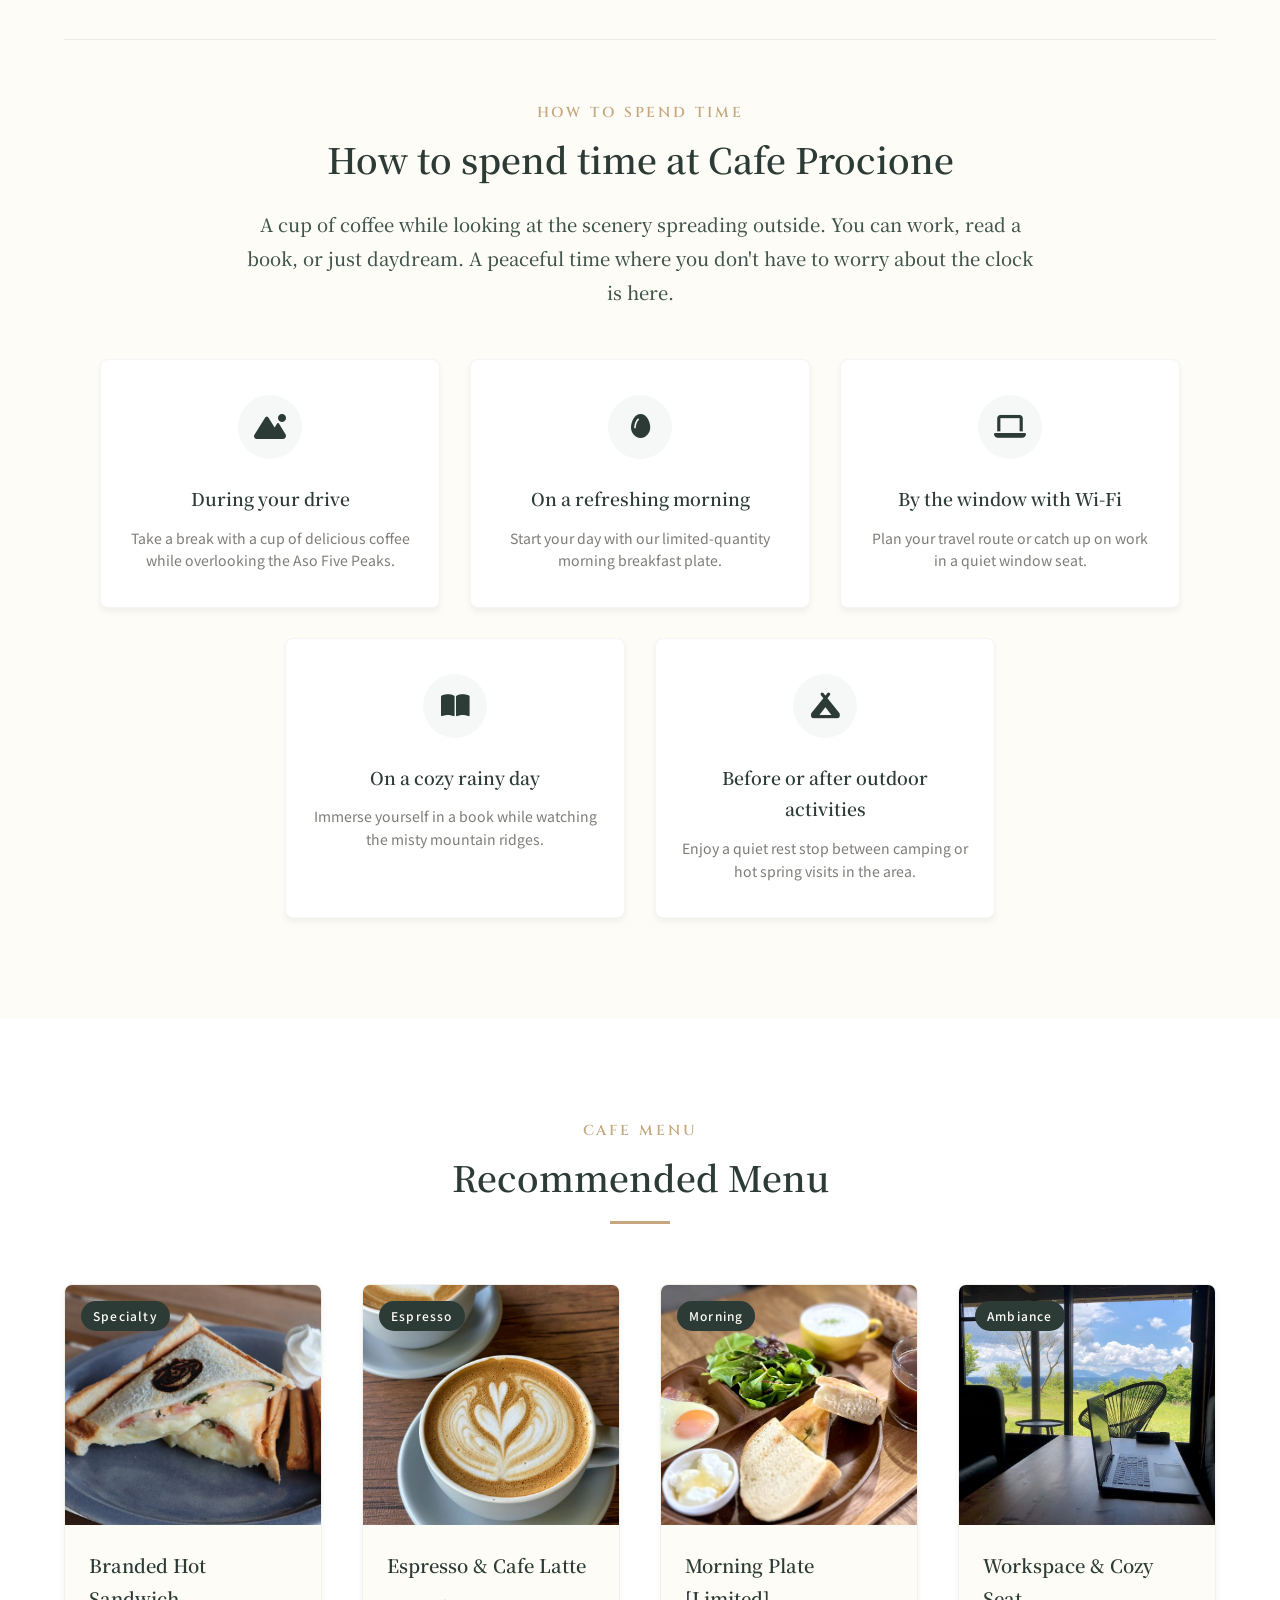
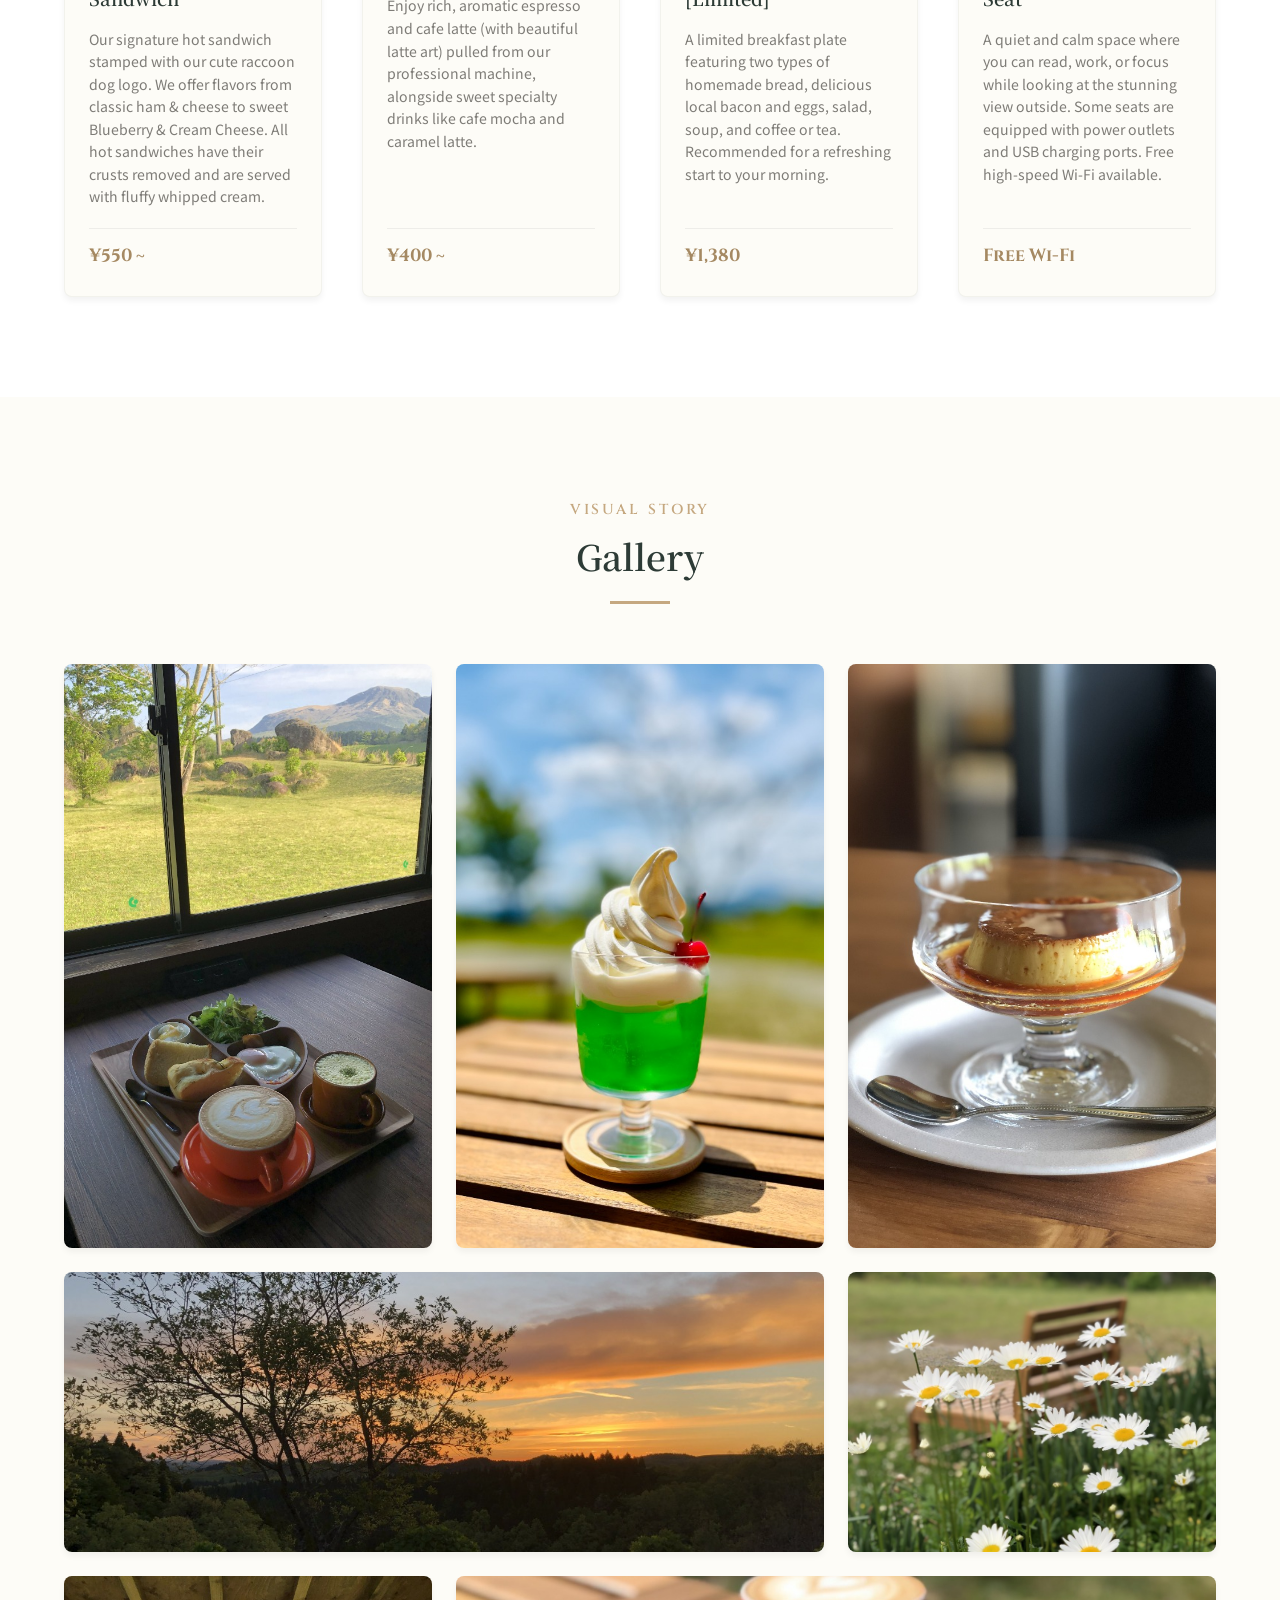
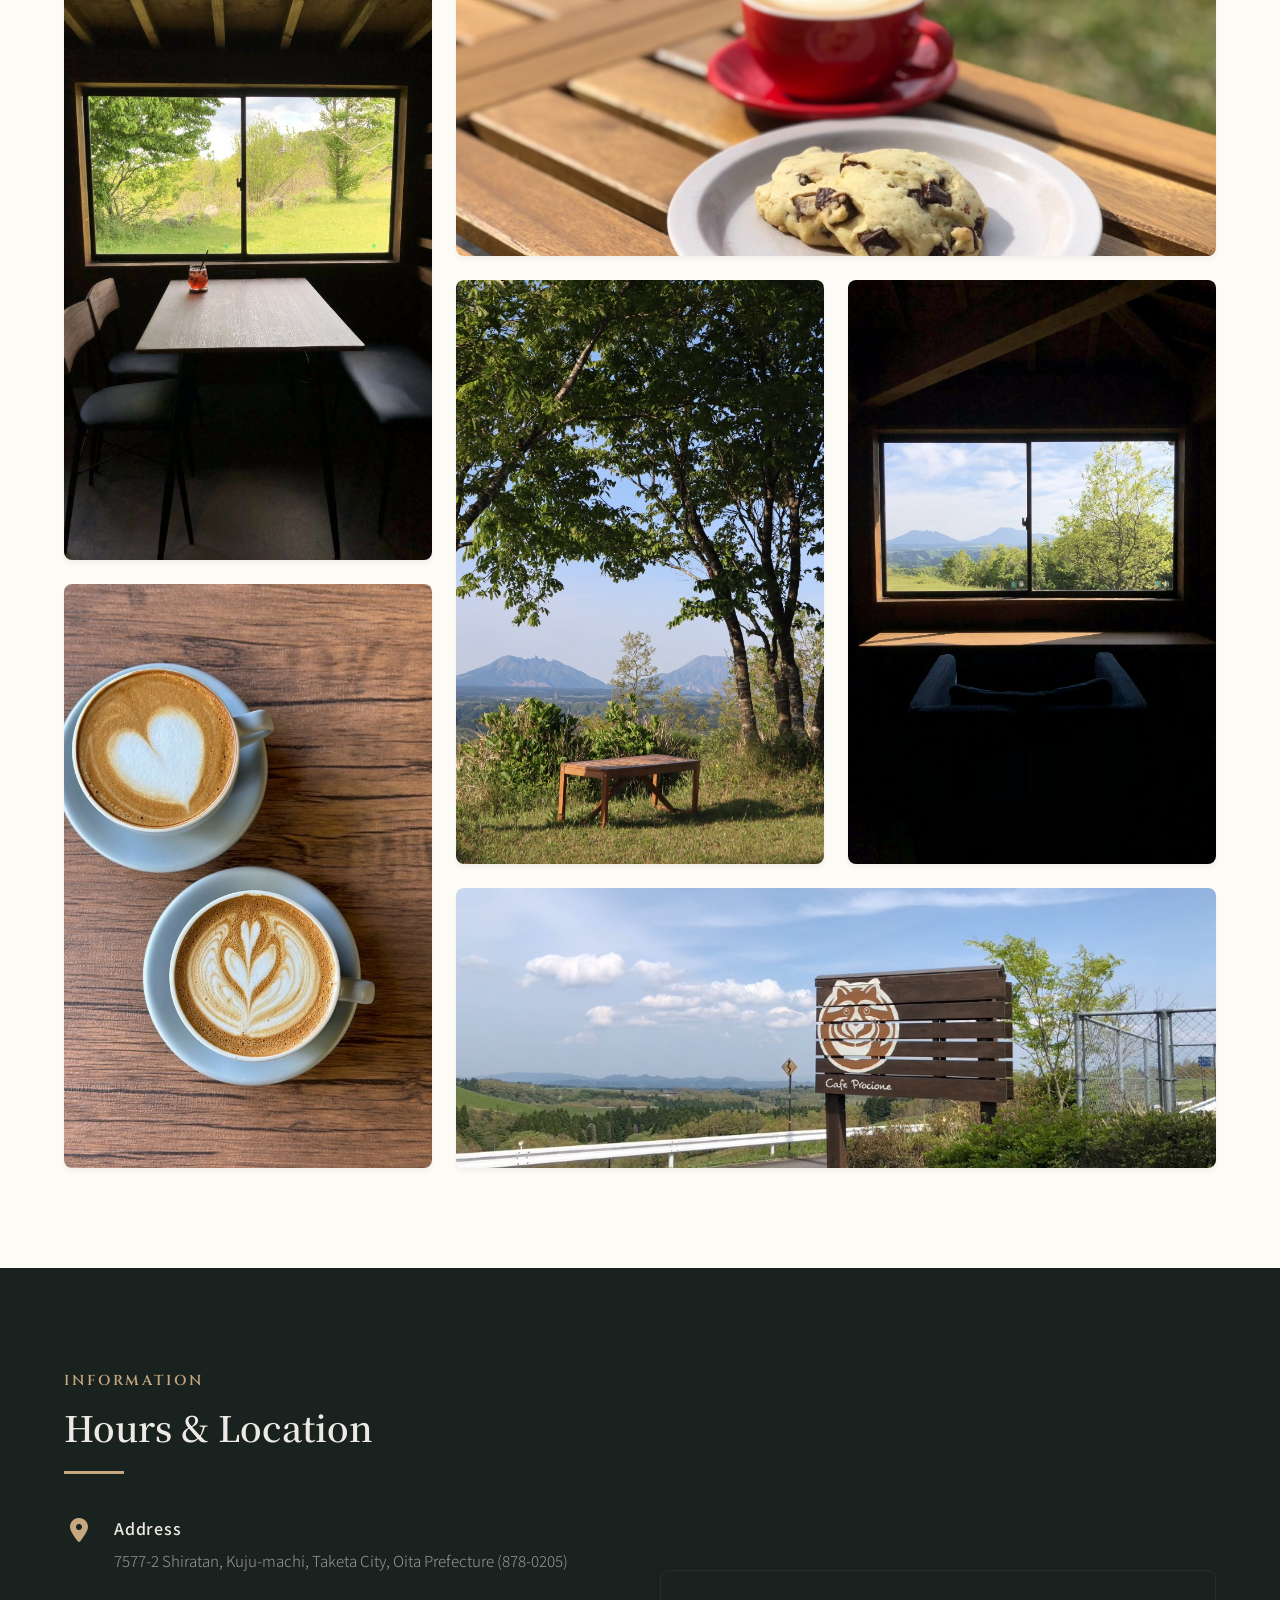
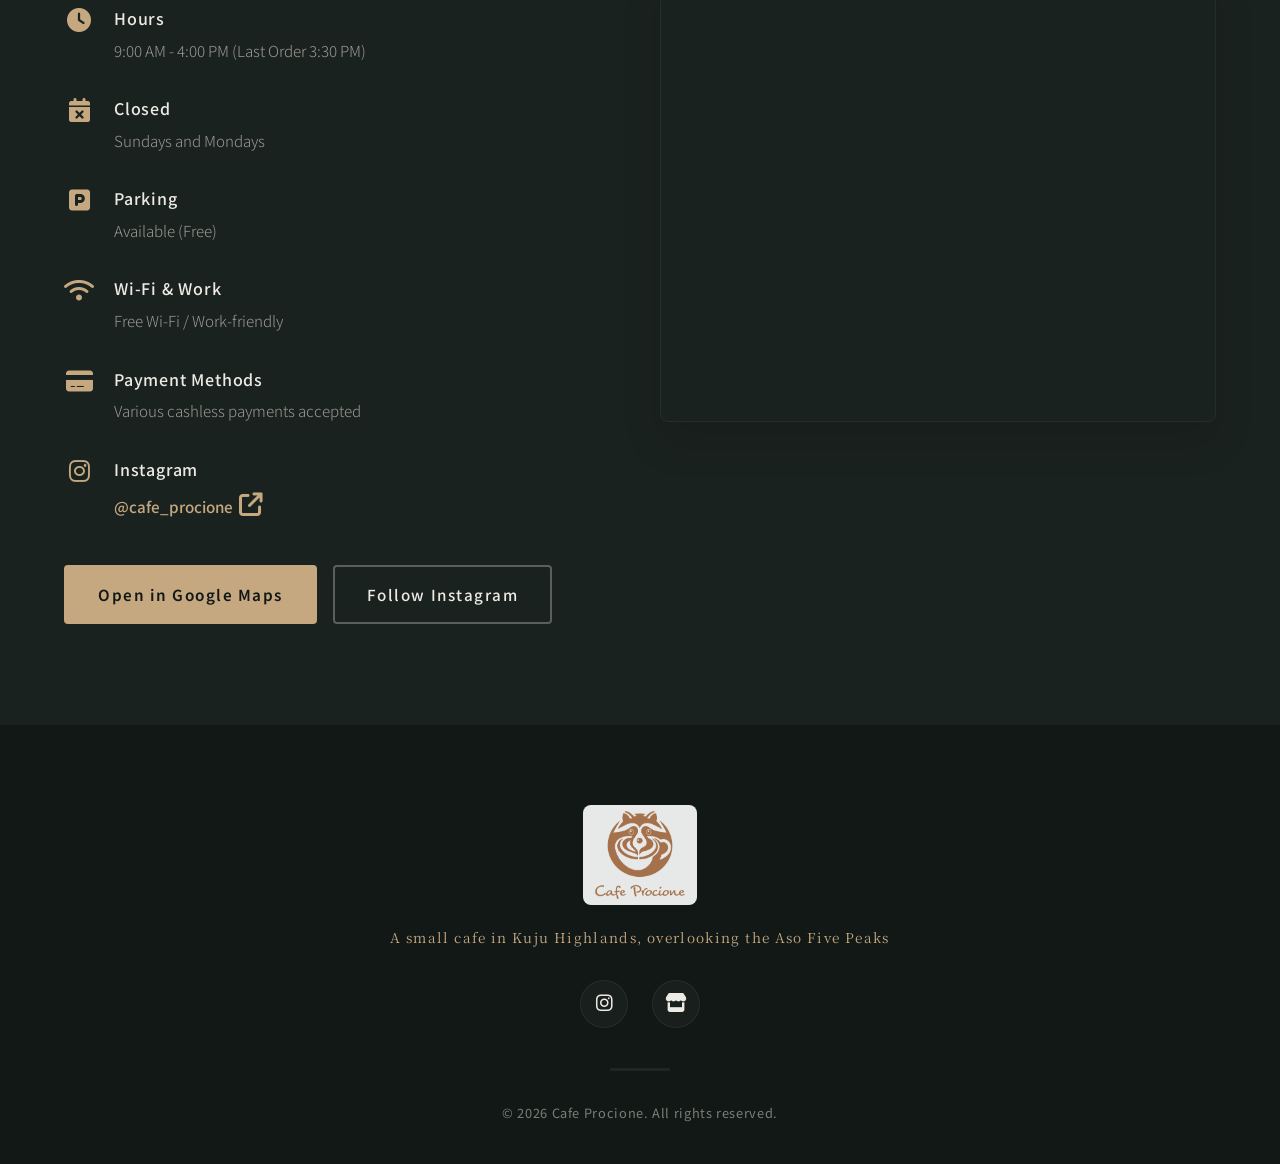
==== commit f3aae175: "Add files via upload" ====
--- a/index.html
+++ b/index.html
@@ -64,7 +64,9 @@
                 <div class="hero-bg-panel" style="background-image: url('assets/bench.jpg'); background-position: center 98%;"></div>
             </div>
             <div class="hero-content">
-                <img src="assets/logo_icon.png" alt="Cafe Procione Icon" class="hero-logo scroll-reveal">
+                <div class="hero-logo-container scroll-reveal">
+                    <img src="assets/logo_icon.png" alt="Cafe Procione Icon" class="hero-logo-img">
+                </div>
                 <p class="hero-subtitle scroll-reveal" data-i18n="hero-subtitle">阿蘇五岳を望む、久住高原の小さなカフェ</p>
                 <h1 class="hero-title scroll-reveal">Cafe Procione</h1>
                 <p class="hero-tagline scroll-reveal" data-i18n="hero-tagline">穏やかな風と山々の稜線、エスプレッソが薫る贅沢な時間。</p>
@@ -91,7 +93,7 @@
                             大分県竹田市久住町ののどかな高原に佇む「Cafe Procione（カフェ プロチオーネ）」は、2025年9月にオープンしました。
                         </p>
                         <p class="concept-desc" data-i18n="concept-desc-2">
-                            かつてこの場所で愛されていた田舎料理店「たぬき八」の跡地を受け継ぎ、移住してきた私たち夫婦が自らの手でDIYリノベーションを行って、温もりあふれるカフェへと生まれ変わらせました。
+                            かつてこの場所で愛されていた田舎料理店「たぬき八」の跡地を受け継ぎ、移住してきた私たちオーナー夫婦が自らの手でDIYリノベーションを行って、温もりあふれるカフェへと生まれ変わらせました。
                         </p>
                         <p class="concept-desc" data-i18n="concept-desc-3">
                             イタリア語で「たぬき」を意味する「プロチオーネ」。かつての記憶に敬意を払いながら、訪れる人々が久住の壮大な自然に包まれて、ゆったりとした時間を過ごせる場所でありたいと願っています。
@@ -100,6 +102,55 @@
                     <div class="concept-image scroll-reveal">
                         <div class="image-wrapper">
                             <img src="assets/sign.jpg" alt="Cafe Procione 木製看板" class="img-responsive image-zoom-effect" loading="lazy">
+                        </div>
+                    </div>
+                </div>
+                
+                <!-- Concept Features: How to Spend Time -->
+                <div class="concept-features scroll-reveal">
+                    <div class="features-intro text-center">
+                        <span class="section-subtitle" data-i18n="features-subtitle">How to Spend Time</span>
+                        <h3 class="section-title" data-i18n="features-title">Cafe Procione での過ごし方</h3>
+                        <p class="features-lead" data-i18n="features-lead">
+                            窓の外に広がる景色を眺めながら、コーヒーを一杯。仕事の続きをしてもいい、本を読んでもいい、ただぼんやりしていてもいい。時計を気にしなくていい時間が、ここにはあります。
+                        </p>
+                    </div>
+                    
+                    <div class="features-grid">
+                        <div class="feature-item">
+                            <div class="feature-icon-wrapper">
+                                <i class="fa-solid fa-mountain-sun"></i>
+                            </div>
+                            <h4 data-i18n="feature-item-title-1">ドライブの途中に</h4>
+                            <p data-i18n="feature-item-desc-1">阿蘇五岳を眺めながら、美味しいコーヒーを一杯。</p>
+                        </div>
+                        <div class="feature-item">
+                            <div class="feature-icon-wrapper">
+                                <i class="fa-solid fa-egg"></i>
+                            </div>
+                            <h4 data-i18n="feature-item-title-2">高原の爽やかな朝に</h4>
+                            <p data-i18n="feature-item-desc-2">数量限定のモーニングプレートで贅沢な一日のスタート。</p>
+                        </div>
+                        <div class="feature-item">
+                            <div class="feature-icon-wrapper">
+                                <i class="fa-solid fa-laptop"></i>
+                            </div>
+                            <h4 data-i18n="feature-item-title-3">Wi-Fi完備の窓際席で</h4>
+                            <p data-i18n="feature-item-desc-3">旅の計画をじっくり立てたり、お仕事の続きに集中したり。</p>
+                        </div>
+                        <div class="feature-item">
+                            <div class="feature-icon-wrapper">
+                                <i class="fa-solid fa-book-open"></i>
+                            </div>
+                            <h4 data-i18n="feature-item-title-4">雨のしっとりした日に</h4>
+                            <p data-i18n="feature-item-desc-4">煙る山々の稜線を眺めながら、本の世界に没頭する読書時間。</p>
+                        </div>
+                        <div class="feature-item">
+                            <div class="feature-icon-wrapper">
+                                <i class="fa-solid fa-campground"></i>
+                            </div>
+                            <h4 data-i18n="feature-item-title-5">アウトドアの合間に</h4>
+                            <p data-i18n="feature-item-desc-5">近隣でのキャンプや温泉の前後、のんびりと静かな休憩時間を。</p>
                         </div>
                     </div>
                 </div>
@@ -124,7 +175,7 @@
                         </div>
                         <div class="menu-info">
                             <h3 class="menu-item-title" data-i18n="menu-item-title-1">たぬき印のホットサンド</h3>
-                            <p class="menu-item-desc" data-i18n="menu-item-desc-1">可愛い「たぬき」の焼き印が押された当店自慢のホットサンド。カリッと香ばしい生地に、ハム＆チーズなどの美味しい具材を包みました。</p>
+                            <p class="menu-item-desc" data-i18n="menu-item-desc-1">可愛い「たぬき」の焼き印が押された当店自慢のホットサンド。定番のハム＆チーズから甘めのブルーベリー＆クリームチーズまでご用意。すべてのホットサンドの耳を落とし、ふんわりホイップを添えて提供しています。</p>
                             <span class="menu-item-price" data-i18n="menu-item-price-1">¥550 〜</span>
                         </div>
                     </div>
@@ -137,7 +188,7 @@
                         </div>
                         <div class="menu-info">
                             <h3 class="menu-item-title" data-i18n="menu-item-title-2">エスプレッソ & カフェラテ</h3>
-                            <p class="menu-item-desc" data-i18n="menu-item-desc-2">専用のマシンで丁寧に抽出した薫り高いエスプレッソと、きめ細やかにスチームしたミルクを合わせたカフェラテ（ラテアート）がお楽しみいただけます。</p>
+                            <p class="menu-item-desc" data-i18n="menu-item-desc-2">専用のマシンで丁寧に抽出した薫り高いエスプレッソとカフェラテ（ラテアート）に加え、カフェモカやキャラメルラテなどの甘めのアレンジドリンクもお楽しみいただけます。</p>
                             <span class="menu-item-price" data-i18n="menu-item-price-2">¥400 〜</span>
                         </div>
                     </div>
@@ -150,20 +201,20 @@
                         </div>
                         <div class="menu-info">
                             <h3 class="menu-item-title" data-i18n="menu-item-title-3">モーニングプレート [数量限定]</h3>
-                            <p class="menu-item-desc" data-i18n="menu-item-desc-3">自家製パン2種、地元産の卵とベーコンで作る絶品ベーコンエッグ、フレッシュなグリーンサラダ、温かいスープが一つになった贅沢な数量限定モーニングプレートです。</p>
+                            <p class="menu-item-desc" data-i18n="menu-item-desc-3">自家製パン2種、地元産の卵とベーコンの絶品ベーコンエッグ、サラダ、スープにコーヒーまたは紅茶がセットになった数量限定モーニングプレート。高原での心地よい朝活におすすめです。</p>
                             <span class="menu-item-price" data-i18n="menu-item-price-3">¥1,380</span>
                         </div>
                     </div>
-
+                    
                     <!-- Menu Item 4: Ambiance -->
                     <div class="menu-card scroll-reveal">
                         <div class="menu-img-wrapper">
-                            <img src="assets/workspace.jpg" alt="コワーキング・リラックススペース" class="menu-img" loading="lazy">
+                            <img src="assets/workspace.jpg" alt="カフェ時間・ノマド利用" class="menu-img" loading="lazy">
                             <span class="menu-tag" data-i18n="menu-tag-4">Ambiance</span>
                         </div>
                         <div class="menu-info">
-                            <h3 class="menu-item-title" data-i18n="menu-item-title-4">カフェ空間・ノマド利用</h3>
-                            <p class="menu-item-desc" data-i18n="menu-item-desc-4">窓からの絶景を眺めながら、読書やお仕事に集中できる落ち着いた空間です。美味しいドリンクとともに、クリエイティブな時間をお過ごしください。</p>
+                            <h3 class="menu-item-title" data-i18n="menu-item-title-4">カフェ時間・ノマド利用</h3>
+                            <p class="menu-item-desc" data-i18n="menu-item-desc-4">窓からの絶景を眺めながら、読書やお仕事に集中できる落ち着いた空間です。一部の座席には電源・USB充電ポートも完備。美味しいドリンクとともに、クリエイティブな時間をお過ごしください。</p>
                             <span class="menu-item-price" data-i18n="menu-item-price-4">Free Wi-Fi</span>
                         </div>
                     </div>
@@ -192,6 +243,28 @@
                         </div>
                     </div>
                     
+                    <!-- Gallery Item 2 -->
+                    <div class="gallery-item size-large">
+                        <img src="assets/soda.jpg" alt="メロンソーダフロート" loading="lazy">
+                        <div class="gallery-overlay">
+                            <div class="gallery-text">
+                                <h4 data-i18n="gallery-item-title-2">メロンソーダフロート</h4>
+                                <p data-i18n="gallery-item-desc-2">青空に映える、爽快なメロンソーダと冷たいソフトクリーム</p>
+                            </div>
+                        </div>
+                    </div>
+                    
+                    <!-- Gallery Item 3 -->
+                    <div class="gallery-item size-large">
+                        <img src="assets/pudding.jpg" alt="自家製プリン" loading="lazy">
+                        <div class="gallery-overlay">
+                            <div class="gallery-text">
+                                <h4 data-i18n="gallery-item-title-3">自家製プリン</h4>
+                                <p data-i18n="gallery-item-desc-3">地元・久住産の卵のコクとほろ苦いカラメルソースが絶妙な、昔ながらの自家製プリン。</p>
+                            </div>
+                        </div>
+                    </div>
+                    
                     <!-- Gallery Item 4 -->
                     <div class="gallery-item size-wide">
                         <img src="assets/sunset.jpg" alt="夕暮れの久住高原" loading="lazy">
@@ -203,17 +276,6 @@
                         </div>
                     </div>
                     
-                    <!-- Gallery Item 5 -->
-                    <div class="gallery-item">
-                        <img src="assets/breakfast.jpg" alt="モーニングプレート" loading="lazy">
-                        <div class="gallery-overlay">
-                            <div class="gallery-text">
-                                <h4 data-i18n="gallery-item-title-5">モーニングプレート</h4>
-                                <p data-i18n="gallery-item-desc-5">数量限定。地元産卵とベーコンのベーコンエッグ、自家製パン2種、新鮮なサラダ、スープ。</p>
-                            </div>
-                        </div>
-                    </div>
-                    
                     <!-- Gallery Item 6 -->
                     <div class="gallery-item">
                         <img src="assets/flowers.jpg" alt="野の花とテラスベンチ" loading="lazy">
@@ -225,28 +287,6 @@
                         </div>
                     </div>
                     
-                    <!-- Gallery Item 2 -->
-                    <div class="gallery-item size-large">
-                        <img src="assets/soda.jpg" alt="メロンソーダフロート" loading="lazy">
-                        <div class="gallery-overlay">
-                            <div class="gallery-text">
-                                <h4 data-i18n="gallery-item-title-2">メロンソーダフロート</h4>
-                                <p data-i18n="gallery-item-desc-2">青空に映える、爽快なメロンソーダと冷たいソフトクリーム</p>
-                            </div>
-                        </div>
-                    </div>
-                    
-                    <!-- Gallery Item 3 -->
-                    <div class="gallery-item size-large">
-                        <img src="assets/pudding.jpg" alt="自家製プリン" loading="lazy">
-                        <div class="gallery-overlay">
-                            <div class="gallery-text">
-                                <h4 data-i18n="gallery-item-title-3">自家製プリン</h4>
-                                <p data-i18n="gallery-item-desc-3">地元・久住産の卵のコクとほろ苦いカラメルソースが絶妙な、昔ながらの自家製プリン。</p>
-                            </div>
-                        </div>
-                    </div>
-                    
                     <!-- Gallery Item 7 -->
                     <div class="gallery-item size-large">
                         <img src="assets/icetea.jpg" alt="窓辺の特等席" loading="lazy">
@@ -276,6 +316,28 @@
                             <div class="gallery-text">
                                 <h4 data-i18n="gallery-item-title-9">高原のテラスベンチ</h4>
                                 <p data-i18n="gallery-item-desc-9">木陰の特等席から、阿蘇の山並みを一人占めする贅沢</p>
+                            </div>
+                        </div>
+                    </div>
+                    
+                    <!-- Gallery Item 11 -->
+                    <div class="gallery-item size-large">
+                        <img src="assets/window_seat.jpg" alt="カウンター席と阿蘇五岳" loading="lazy">
+                        <div class="gallery-overlay">
+                            <div class="gallery-text">
+                                <h4 data-i18n="gallery-item-title-11">カウンター席と阿蘇五岳</h4>
+                                <p data-i18n="gallery-item-desc-11">大きな窓に面した特等席から、遮るもののない阿蘇五岳の絶景を眺める</p>
+                            </div>
+                        </div>
+                    </div>
+                    
+                    <!-- Gallery Item 12 -->
+                    <div class="gallery-item size-large">
+                        <img src="assets/latte_art.jpg" alt="ふたつのカフェラテ" loading="lazy">
+                        <div class="gallery-overlay">
+                            <div class="gallery-text">
+                                <h4 data-i18n="gallery-item-title-12">ふたつのカフェラテ</h4>
+                                <p data-i18n="gallery-item-desc-12">テーブルに並ぶ、ハートとリーフの美しいラテアート</p>
                             </div>
                         </div>
                     </div>
--- a/style.css
+++ b/style.css
@@ -524,23 +524,37 @@
     align-items: center;
 }
 
-.hero-logo {
-    height: 120px; /* One size larger */
-    width: 120px;  /* One size larger */
-    object-fit: contain;
-    margin-bottom: 30px;
-    display: block;
+.hero-logo-container {
+    height: 190px; /* Enlarged white circular frame */
+    width: 190px;  /* Enlarged white circular frame */
+    display: flex;
+    align-items: center;
+    justify-content: center;
     background-color: var(--color-bg-white);
-    padding: 10px; /* Widen padding to prevent ears from clipping */
     border-radius: 50%;
     box-shadow: var(--box-shadow-md);
+    margin-bottom: 30px;
+}
+
+.hero-logo-img {
+    height: 130px; /* Slightly enlarged logo image size (from 120px to 130px) */
+    width: 130px;
+    object-fit: contain;
+    display: block;
 }
 
 @media (max-width: 767px) {
-    .hero-logo {
-        height: 96px; /* One size larger on mobile */
-        width: 96px;  /* One size larger on mobile */
+    .hero-logo-container {
+        height: 150px; /* Mobile white circular frame */
+        width: 150px;  /* Mobile white circular frame */
         margin-bottom: 20px;
+    }
+    
+    .hero-logo-img {
+        height: 102px; /* Slightly enlarged mobile logo image size (from 94px to 102px) */
+        width: 102px;
+        object-fit: contain;
+        display: block;
     }
 }
 
@@ -682,6 +696,107 @@
 
 .image-zoom-effect:hover {
     transform: scale(1.05);
+}
+
+/* Concept Features (How to spend time) styling */
+.concept-features {
+    margin-top: 80px;
+    border-top: 1px solid rgba(45, 59, 54, 0.08);
+    padding-top: 60px;
+}
+
+.features-intro {
+    max-width: 800px;
+    margin: 0 auto 50px;
+}
+
+.features-lead {
+    font-family: var(--font-serif);
+    font-size: 1.15rem;
+    color: var(--color-primary-light);
+    line-height: 1.85;
+    margin-top: 24px;
+    text-align: center;
+    font-weight: 500;
+}
+
+.features-grid {
+    display: flex;
+    flex-wrap: wrap;
+    justify-content: center;
+    gap: 30px;
+}
+
+.feature-item {
+    background-color: var(--color-bg-white);
+    border: 1px solid rgba(45, 59, 54, 0.05);
+    border-radius: var(--border-radius-md);
+    padding: 35px 24px;
+    width: calc(33.333% - 20px);
+    min-width: 280px;
+    max-width: 340px;
+    text-align: center;
+    box-shadow: var(--box-shadow-sm);
+    transition: var(--transition-smooth);
+    display: flex;
+    flex-direction: column;
+    align-items: center;
+}
+
+.feature-item:hover {
+    transform: translateY(-5px);
+    box-shadow: var(--box-shadow-md);
+    border-color: rgba(197, 168, 128, 0.4);
+}
+
+.feature-icon-wrapper {
+    width: 64px;
+    height: 64px;
+    border-radius: 50%;
+    background-color: rgba(45, 59, 54, 0.04);
+    color: var(--color-primary);
+    display: flex;
+    align-items: center;
+    justify-content: center;
+    font-size: 1.6rem;
+    margin-bottom: 24px;
+    transition: var(--transition-smooth);
+}
+
+.feature-item:hover .feature-icon-wrapper {
+    background-color: var(--color-accent);
+    color: var(--color-bg-darker);
+}
+
+.feature-item h4 {
+    font-family: var(--font-serif);
+    font-size: 1.1rem;
+    color: var(--color-primary);
+    margin-bottom: 12px;
+    font-weight: 600;
+}
+
+.feature-item p {
+    font-size: 0.88rem;
+    color: var(--color-text-muted);
+    line-height: 1.6;
+}
+
+@media (max-width: 767px) {
+    .concept-features {
+        margin-top: 60px;
+        padding-top: 40px;
+    }
+    
+    .features-lead {
+        font-size: 1.05rem;
+    }
+    
+    .feature-item {
+        width: 100%;
+        max-width: 100%;
+        padding: 30px 20px;
+    }
 }
 
 /* ==========================================================================
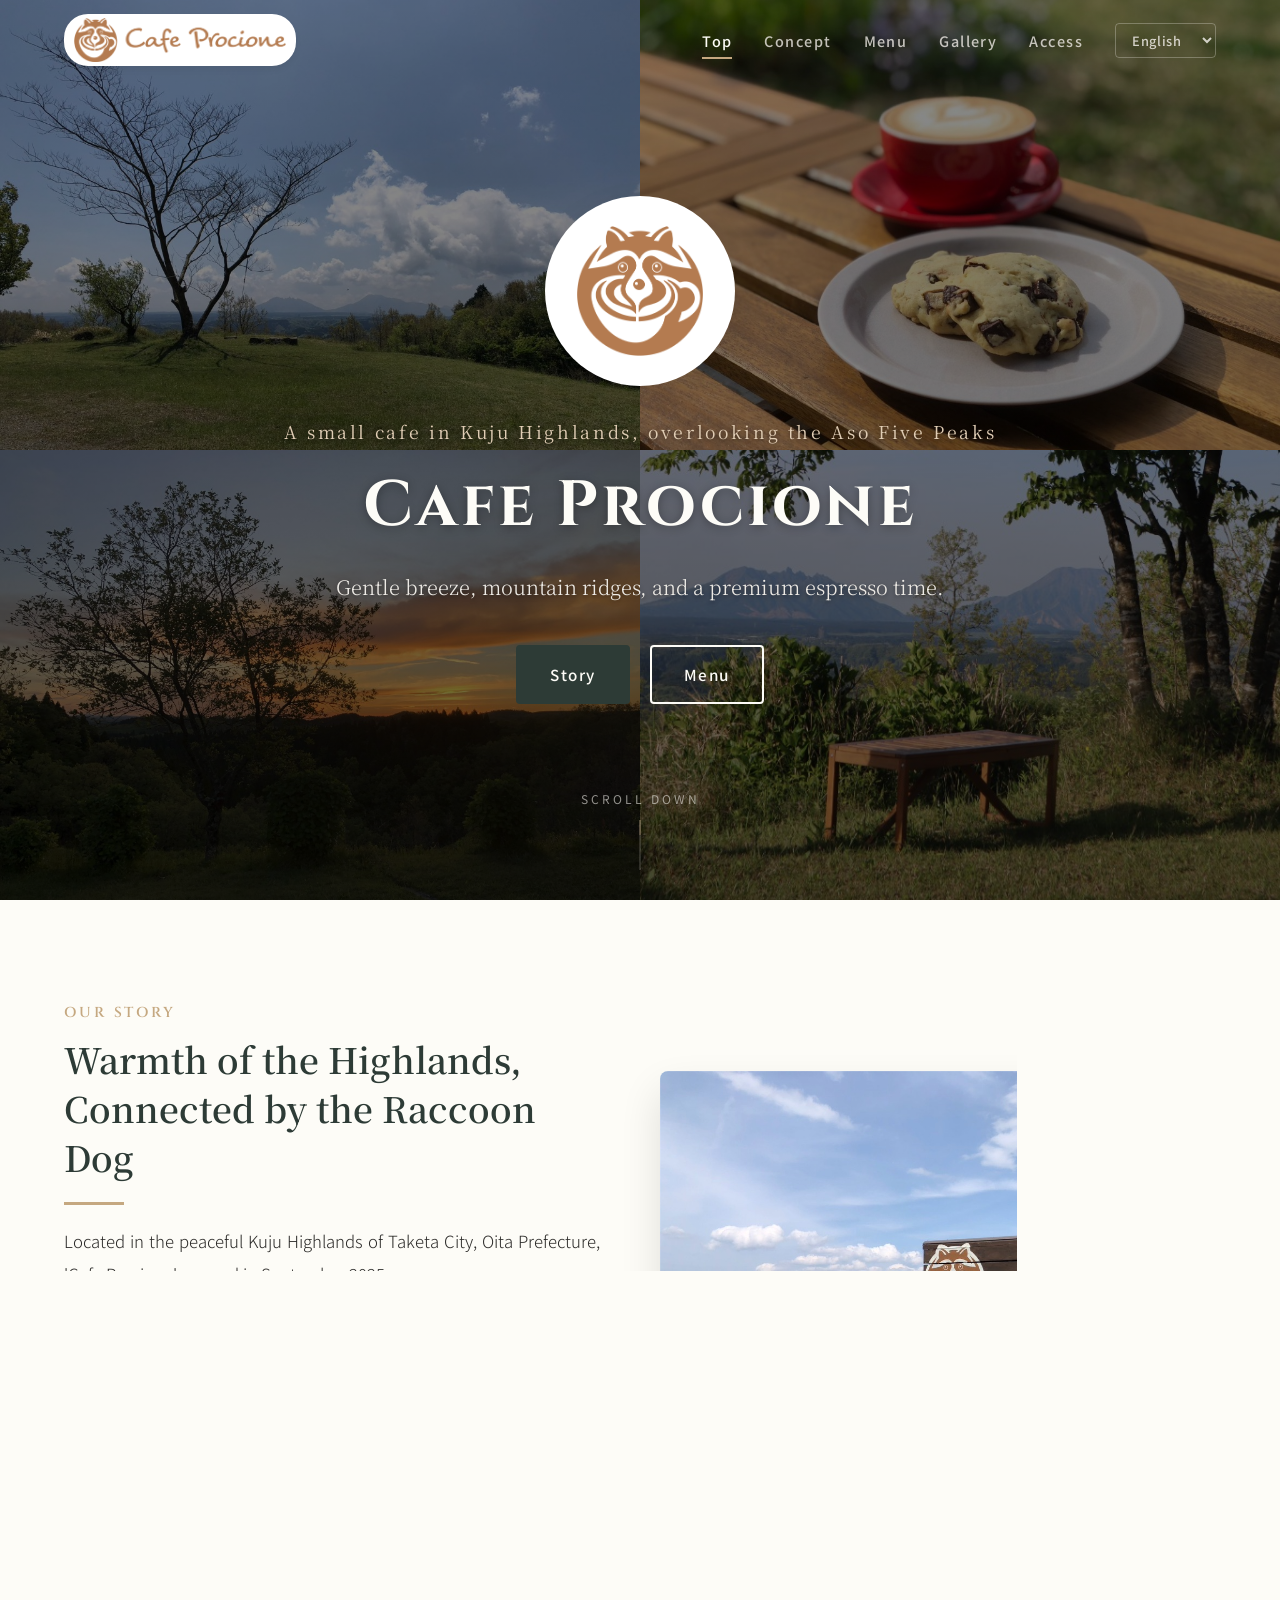
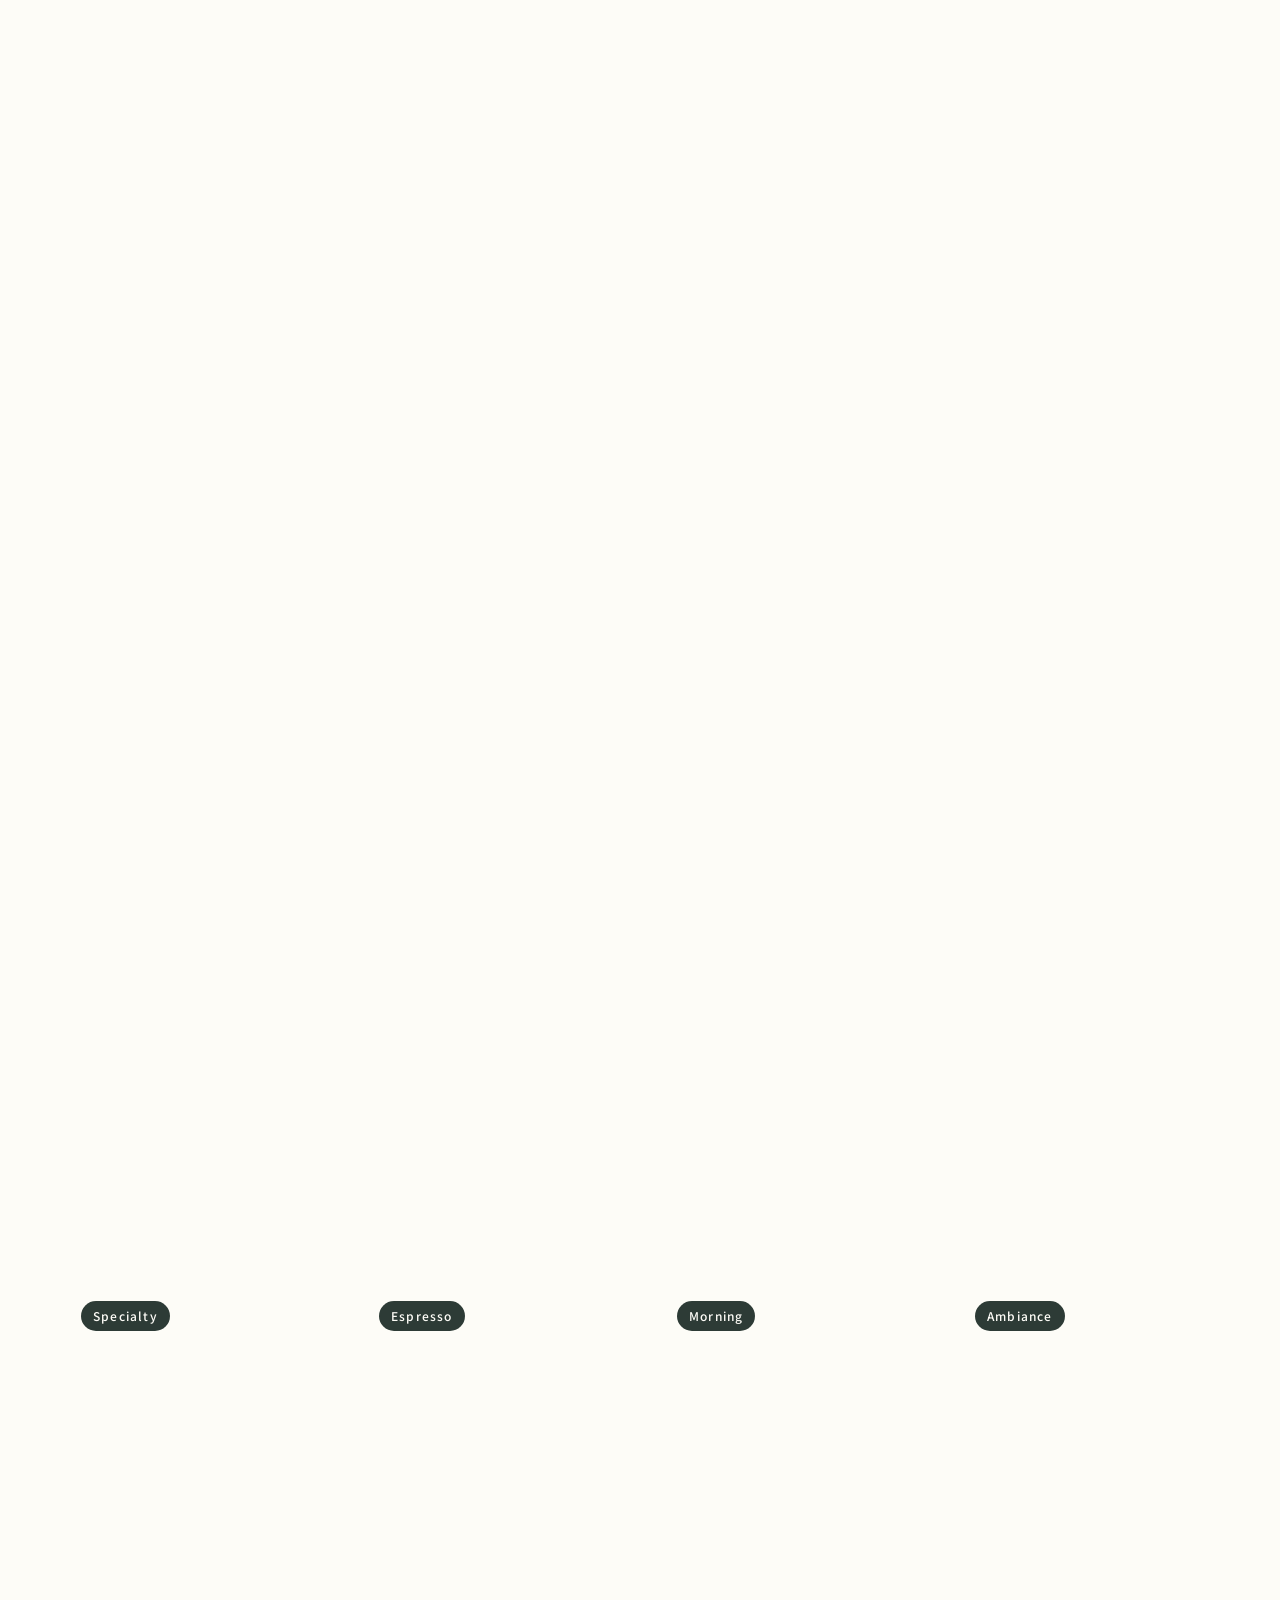
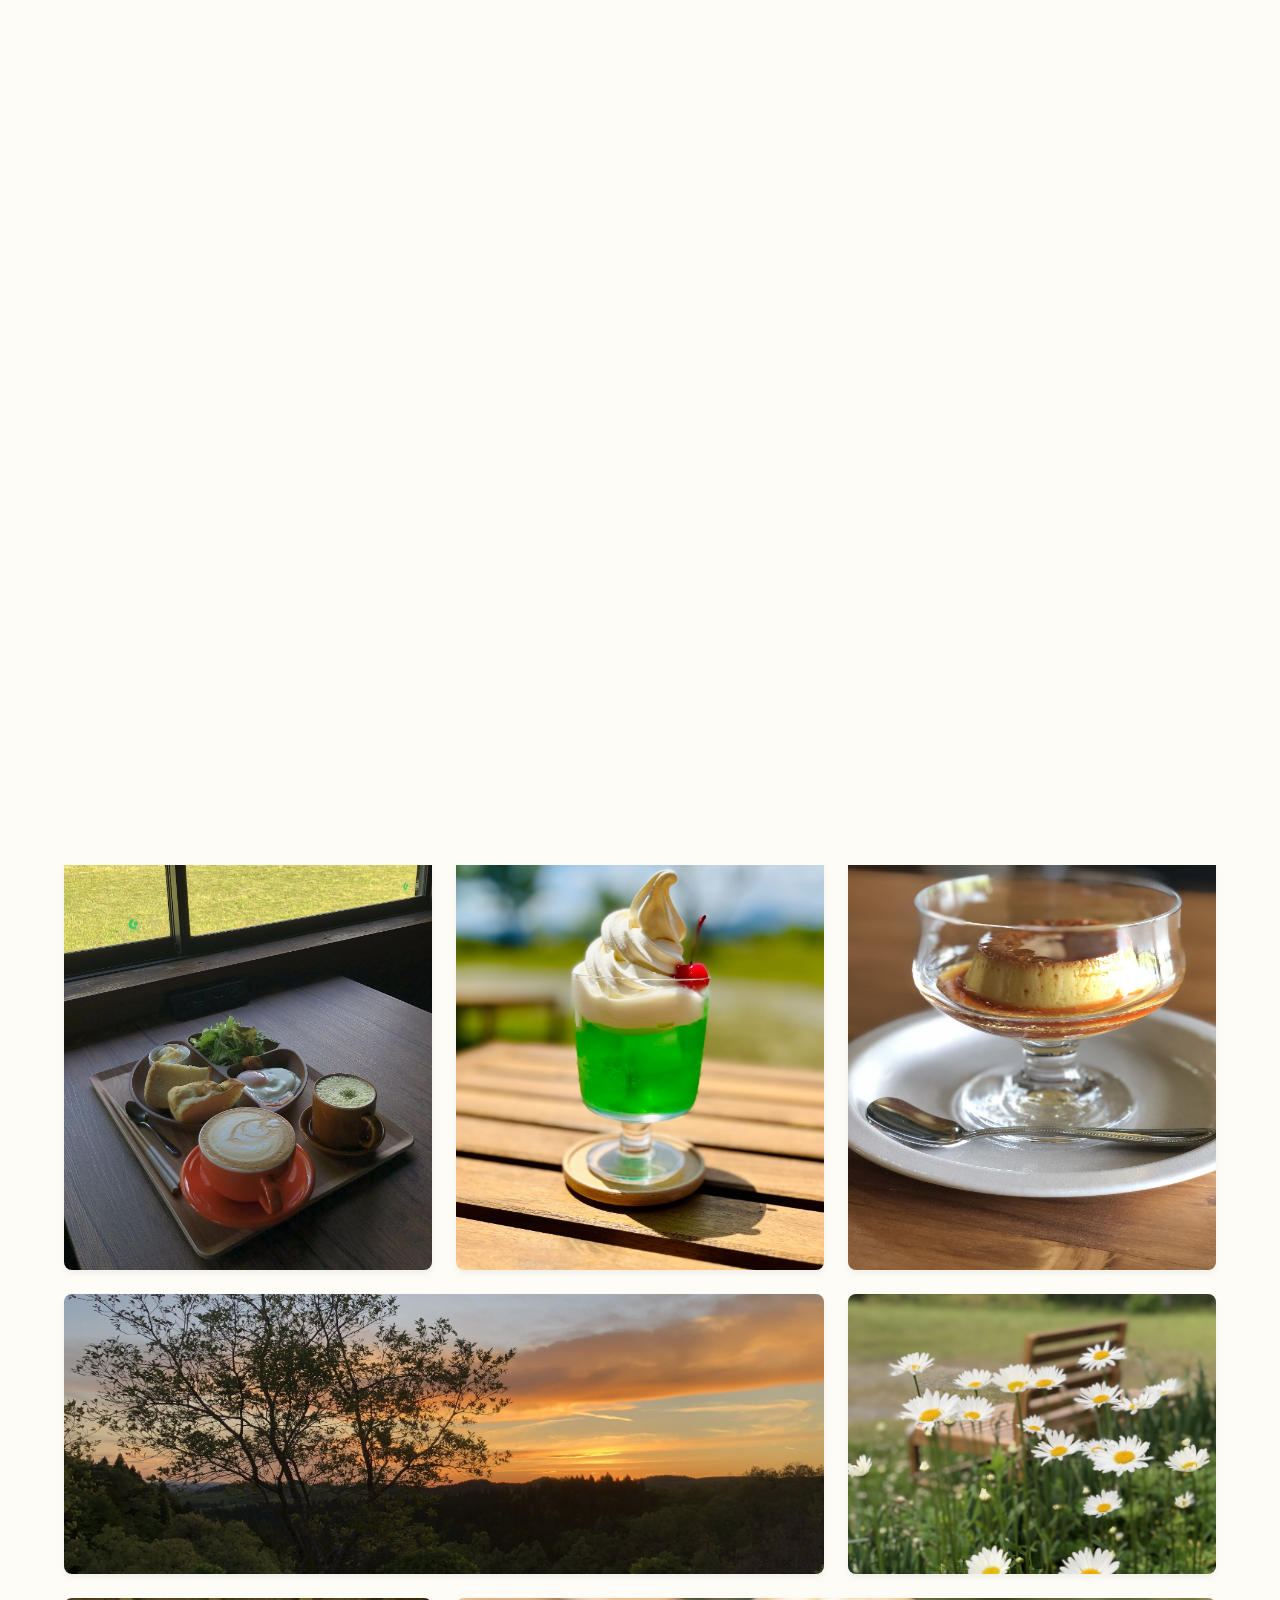
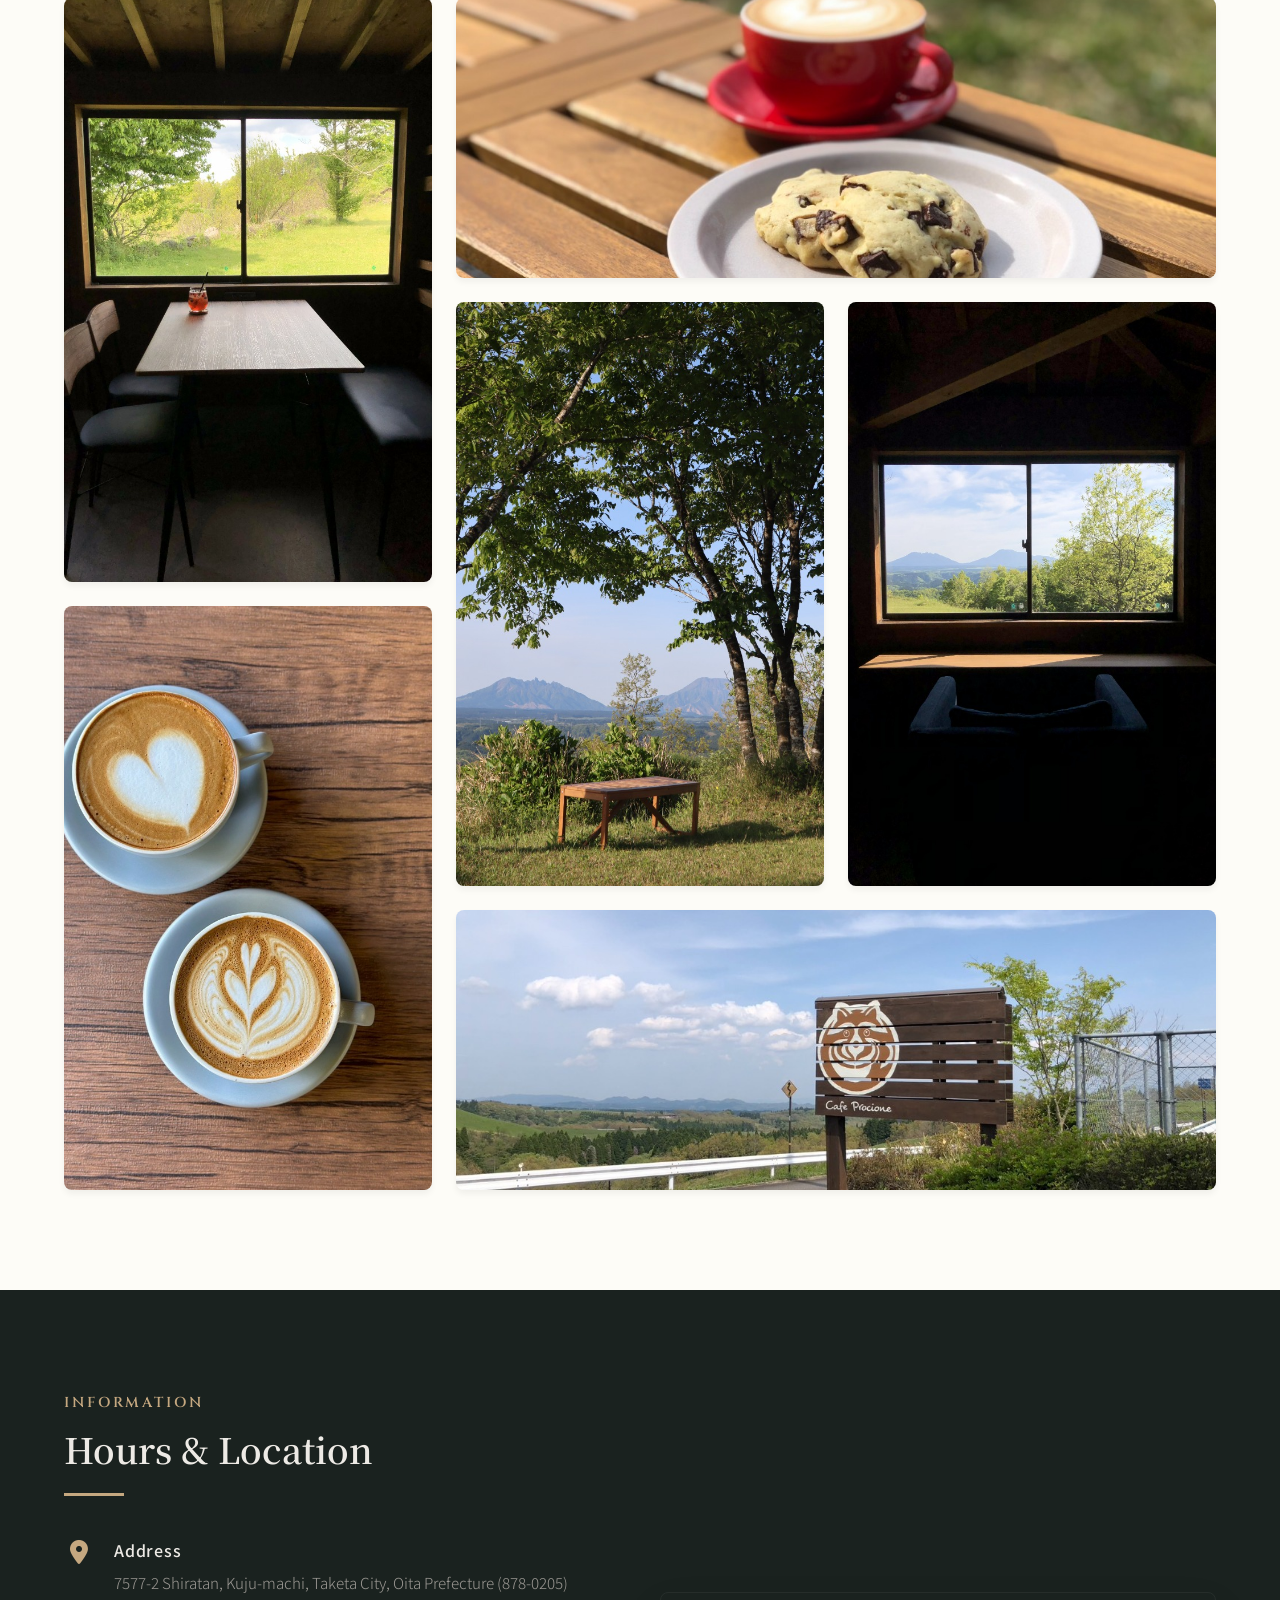
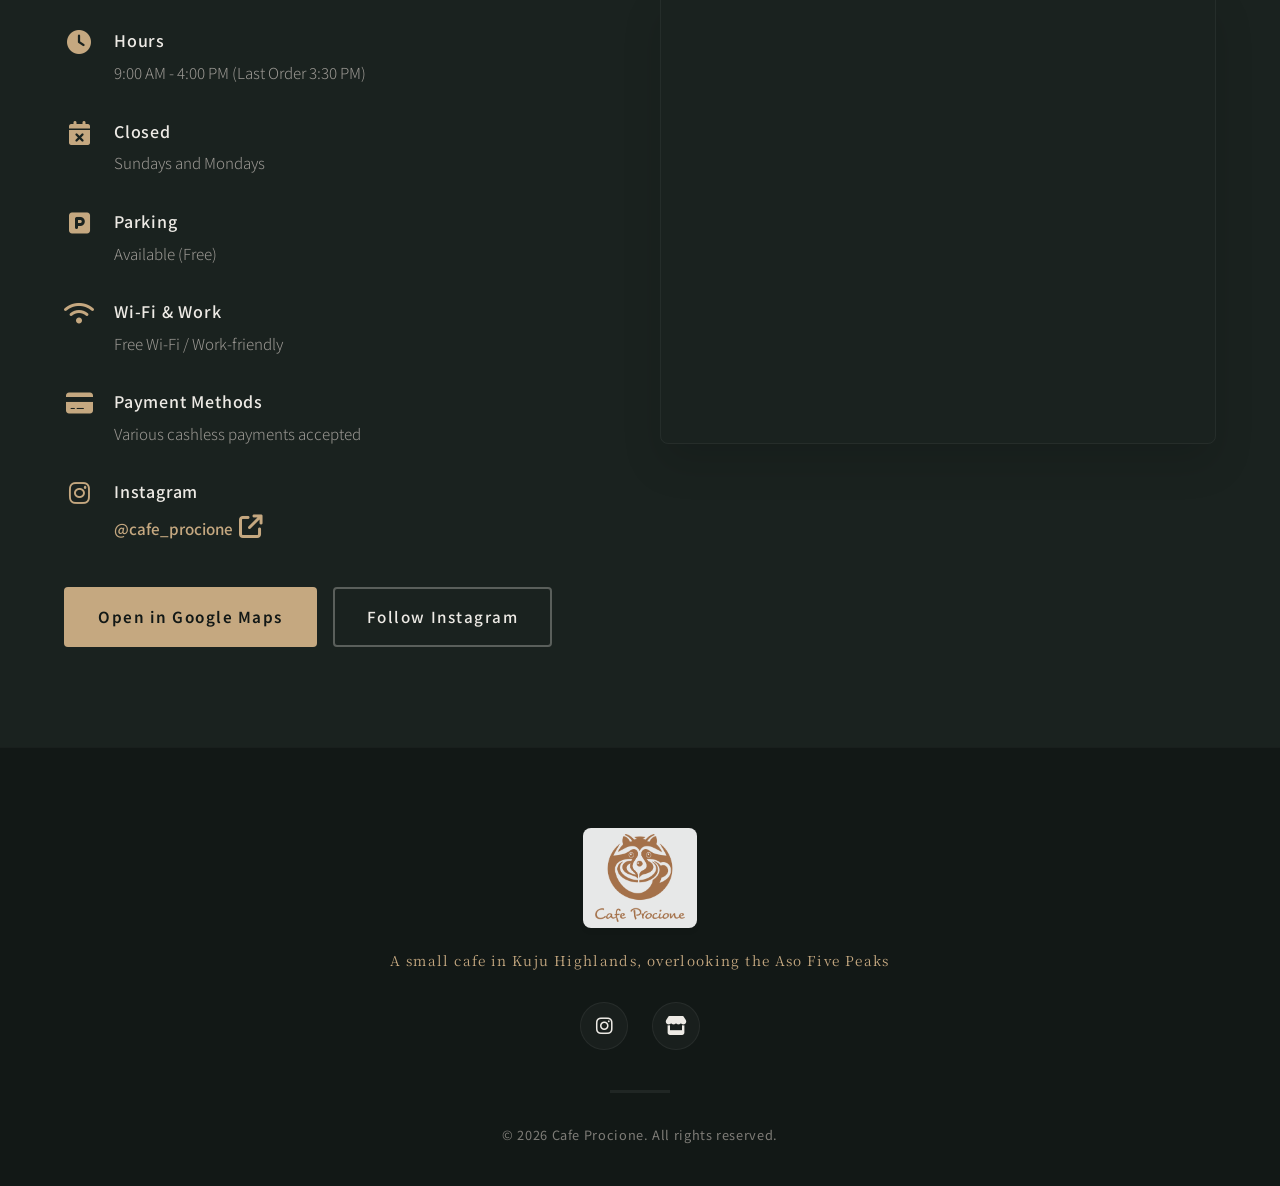
==== commit 93dc7593: "Add files via upload" ====
--- a/index.html
+++ b/index.html
@@ -6,9 +6,10 @@
     <meta name="description" content="大分県竹田市久住高原にある『Cafe Procione（カフェ プロチオーネ）』。阿蘇五岳を望むのどかな絶景の中、DIYでリノベーションした温かい空間で、たぬき印のホットサンドやラテアート、エスプレッソドリンクをお楽しみください。">
     <meta property="og:title" content="Cafe Procione | 久住高原ののどかな絶景カフェ">
     <meta property="og:description" content="阿蘇五岳を望む絶景と、たぬき印のホットサンド。DIYで作り上げた温もりあふれる高原の小さなカフェ。">
-    <meta property="og:image" content="assets/view.jpg">
+    <meta property="og:image" content="https://glampspottokuju.github.io/cafe-procione/assets/view.jpg">
     <meta property="og:type" content="website">
     <title>Cafe Procione (カフェ プロチオーネ) | 久住高原の絶景カフェ</title>
+    <link rel="icon" type="image/png" href="assets/logo_icon.png">
     
     <!-- Google Fonts -->
     <link rel="preconnect" href="https://fonts.googleapis.com">
@@ -93,7 +94,7 @@
                             大分県竹田市久住町ののどかな高原に佇む「Cafe Procione（カフェ プロチオーネ）」は、2025年9月にオープンしました。
                         </p>
                         <p class="concept-desc" data-i18n="concept-desc-2">
-                            かつてこの場所で愛されていた田舎料理店「たぬき八」の跡地を受け継ぎ、移住してきた私たちオーナー夫婦が自らの手でDIYリノベーションを行って、温もりあふれるカフェへと生まれ変わらせました。
+                            かつてこの場所で愛されていた田舎料理店「たぬき八」の跡地を受け継ぎ、移住してきた私たちオーナー夫婦が自らの手でDIYリノベーションを行って、温もりあふれるカフェへと生まれ変わりました。
                         </p>
                         <p class="concept-desc" data-i18n="concept-desc-3">
                             イタリア語で「たぬき」を意味する「プロチオーネ」。かつての記憶に敬意を払いながら、訪れる人々が久住の壮大な自然に包まれて、ゆったりとした時間を過ごせる場所でありたいと願っています。
@@ -175,7 +176,7 @@
                         </div>
                         <div class="menu-info">
                             <h3 class="menu-item-title" data-i18n="menu-item-title-1">たぬき印のホットサンド</h3>
-                            <p class="menu-item-desc" data-i18n="menu-item-desc-1">可愛い「たぬき」の焼き印が押された当店自慢のホットサンド。定番のハム＆チーズから甘めのブルーベリー＆クリームチーズまでご用意。すべてのホットサンドの耳を落とし、ふんわりホイップを添えて提供しています。</p>
+                            <p class="menu-item-desc" data-i18n="menu-item-desc-1">可愛い「たぬき」の焼き印が押された当店自慢のホットサンド。定番のハム＆チーズから甘めのブルーベリー＆クリームチーズまでご用意。耳は落として、ふんわりホイップを添えて提供しています。</p>
                             <span class="menu-item-price" data-i18n="menu-item-price-1">¥550 〜</span>
                         </div>
                     </div>
@@ -201,7 +202,7 @@
                         </div>
                         <div class="menu-info">
                             <h3 class="menu-item-title" data-i18n="menu-item-title-3">モーニングプレート [数量限定]</h3>
-                            <p class="menu-item-desc" data-i18n="menu-item-desc-3">自家製パン2種、地元産の卵とベーコンの絶品ベーコンエッグ、サラダ、スープにコーヒーまたは紅茶がセットになった数量限定モーニングプレート。高原での心地よい朝活におすすめです。</p>
+                            <p class="menu-item-desc" data-i18n="menu-item-desc-3">自家製パン2種、地元産の卵とベーコンの絶品ベーコンエッグ、サラダ、スープにコーヒーまたは紅茶がセットになった数量限定モーニングプレート。ドリンクの変更は+100円で承ります。高原での心地よい朝活におすすめです。</p>
                             <span class="menu-item-price" data-i18n="menu-item-price-3">¥1,380</span>
                         </div>
                     </div>
@@ -430,7 +431,7 @@
                     <div class="access-map scroll-reveal">
                         <div class="map-container">
                             <iframe 
-                                src="https://maps.google.com/maps?q=Cafe%20Procione%20%E5%A4%A7%E5%88%86%E7%9C%8C%E7%AB%B9%E7%94%B0%E5%B8%82%E4%B9%85%E4%BD%8F%E7%94%BA%E7%99%BD%E4%B8%B97577-2&t=&z=14&ie=UTF8&iwloc=&output=embed" 
+                                src="https://maps.google.com/maps?q=Cafe%20Procione%20%E5%A4%A7%E5%88%86%E7%9C%8C%E7%AB%B9%E7%94%B0%E5%B8%82%E4%B9%85%E4%BD%8F%E7%94%BA%E7%99%BD%E4%B8%B97577-2&t=&z=16&ie=UTF8&iwloc=&output=embed" 
                                 width="100%" 
                                 height="450" 
                                 style="border:0;" 
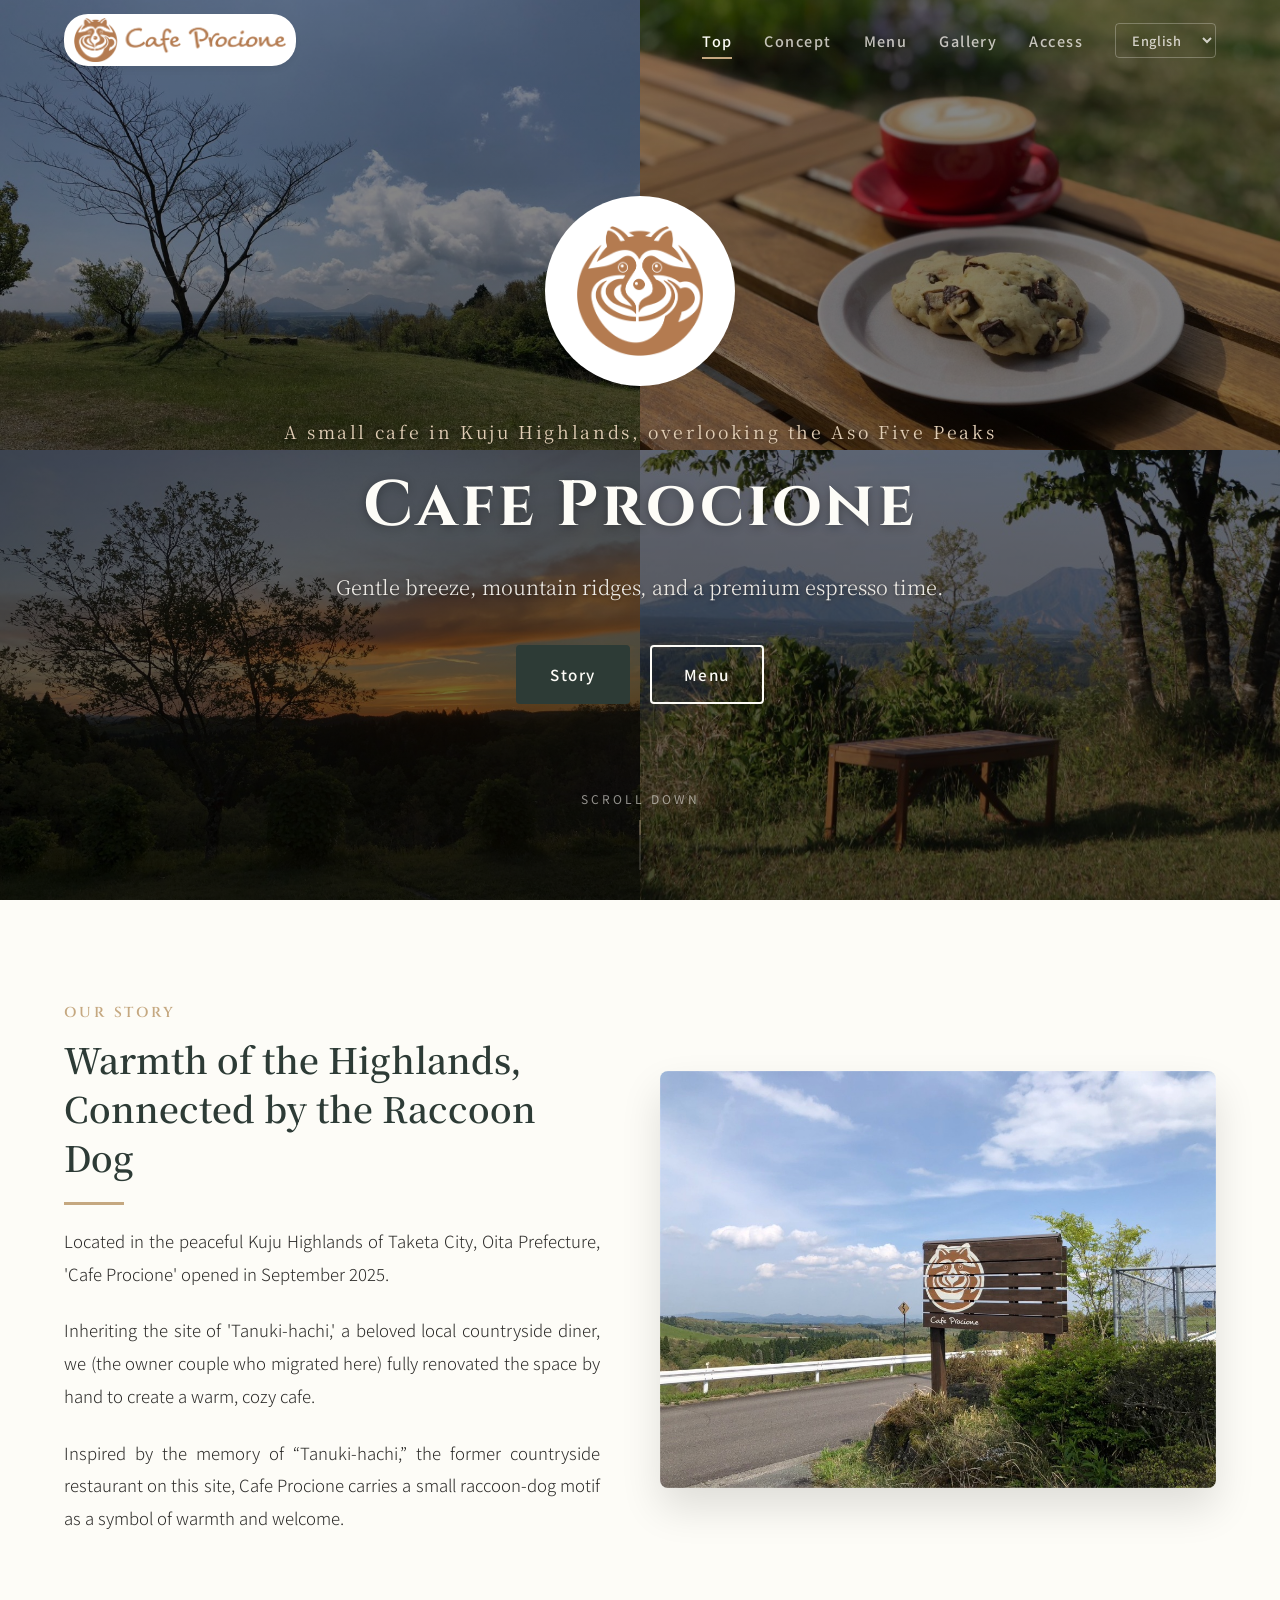
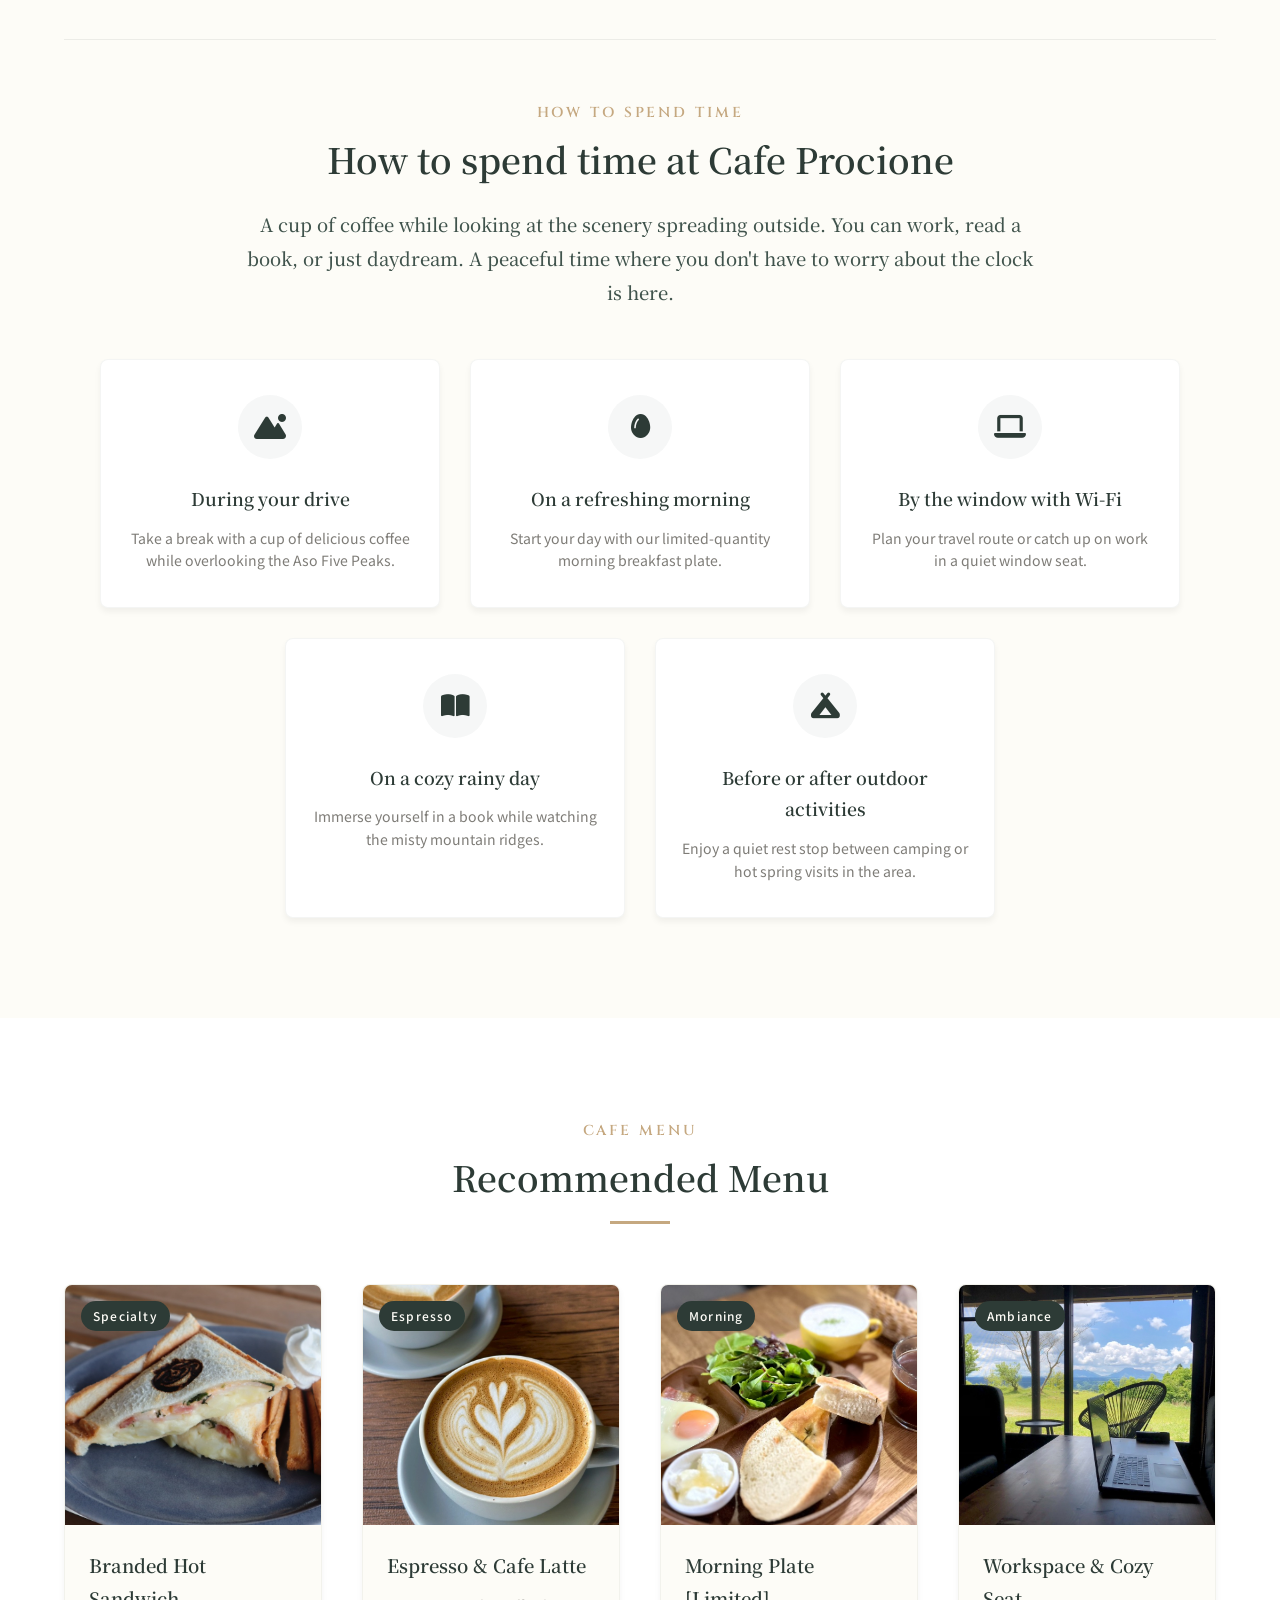
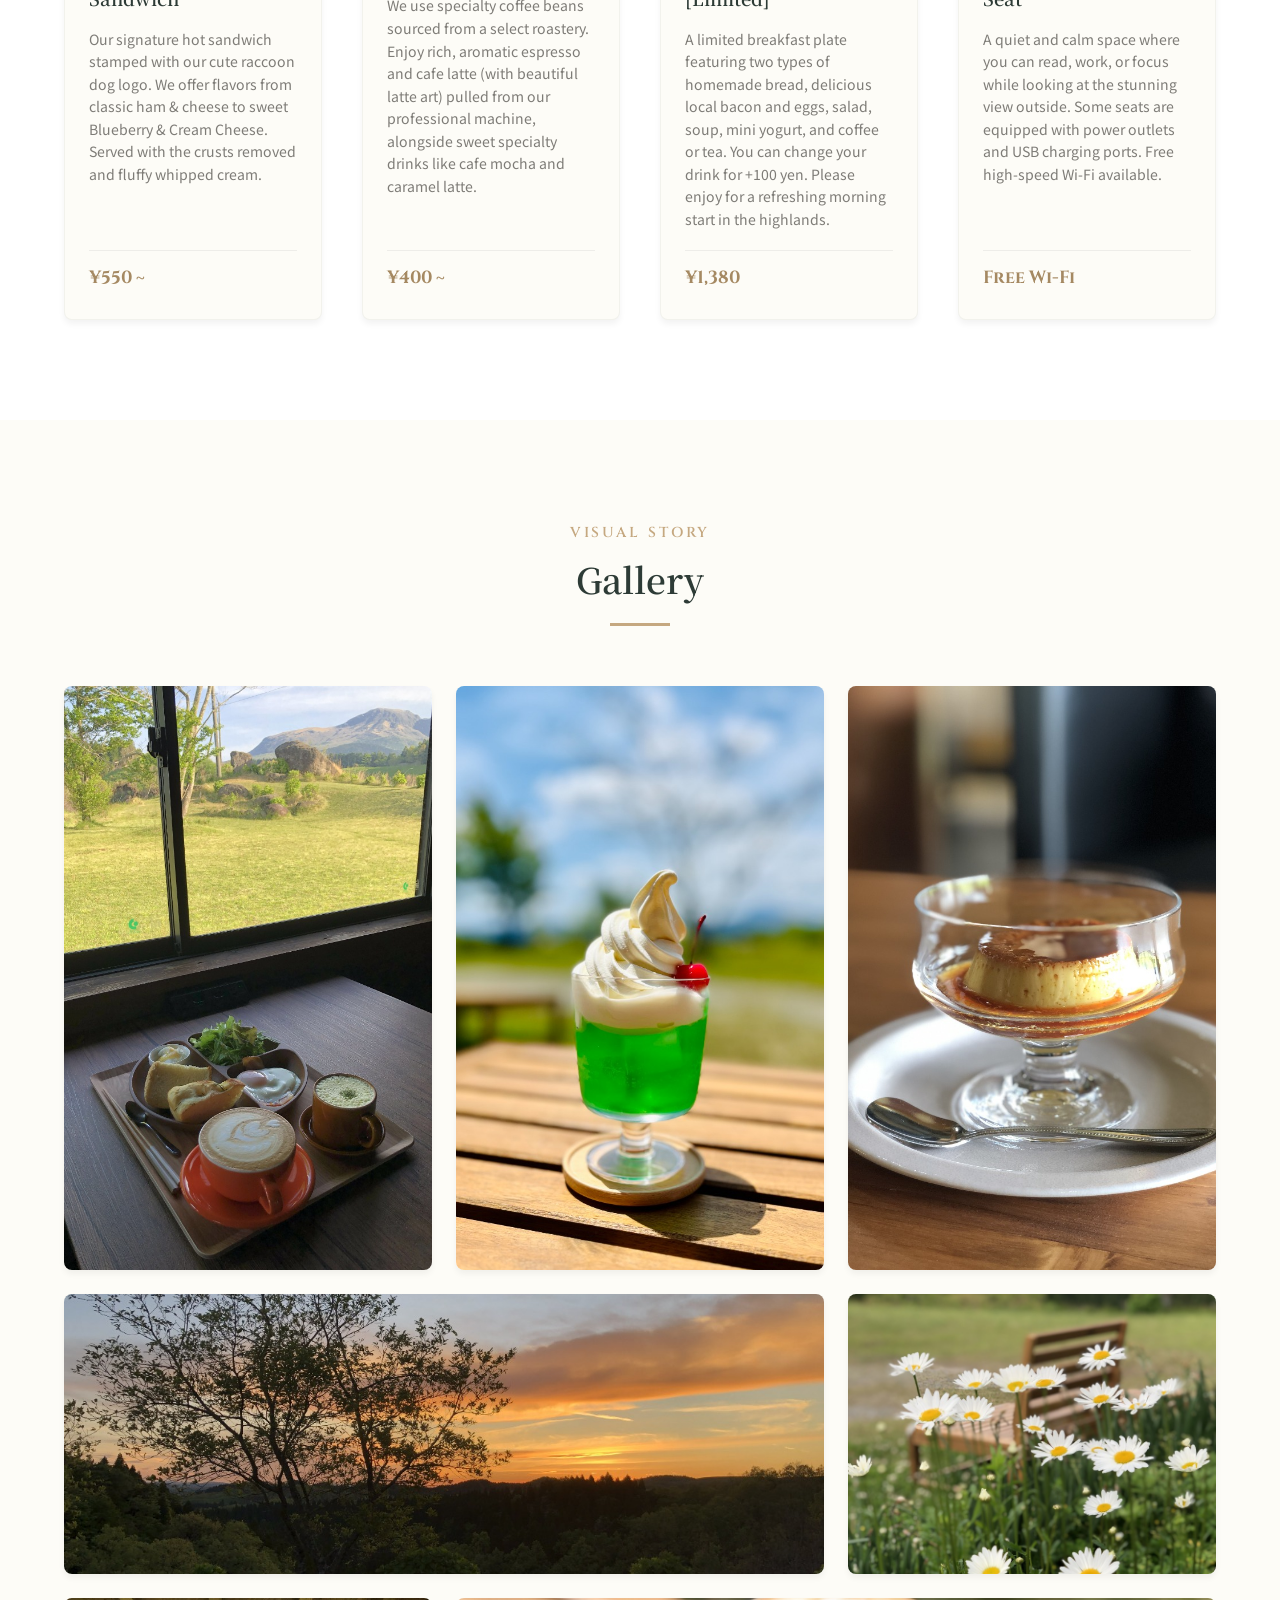
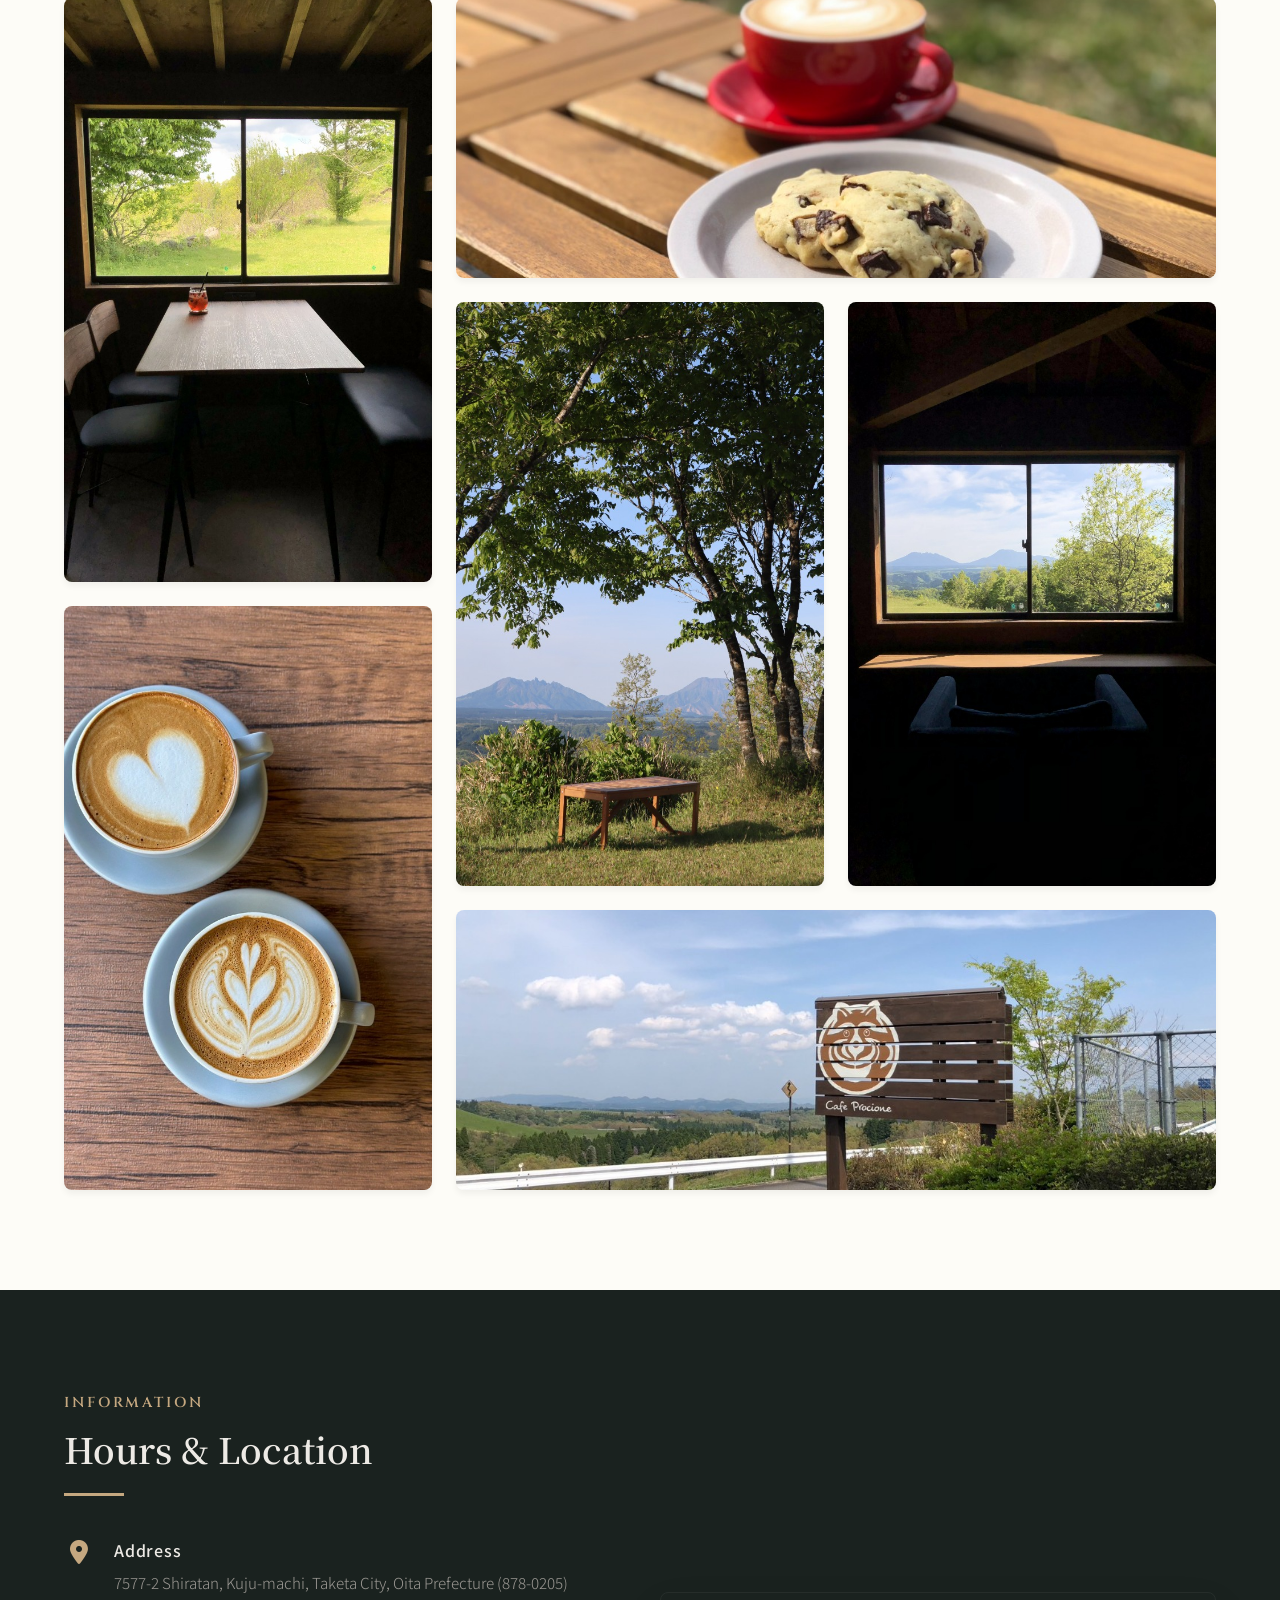
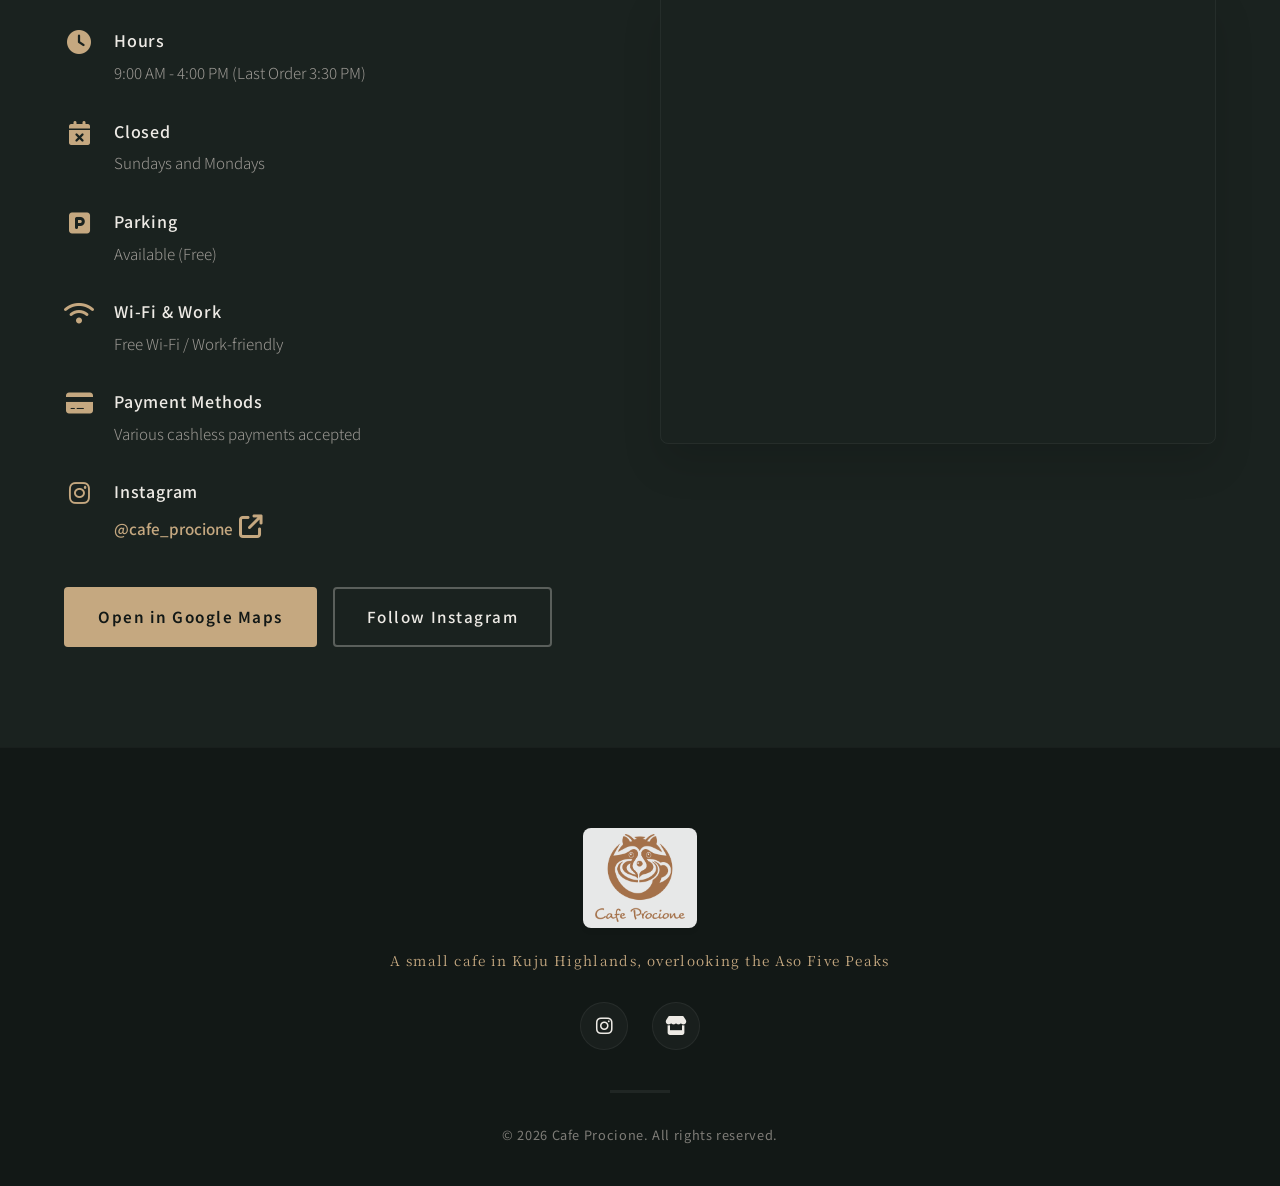
==== commit 3abbd04f: "Add files via upload" ====
--- a/index.html
+++ b/index.html
@@ -189,7 +189,7 @@
                         </div>
                         <div class="menu-info">
                             <h3 class="menu-item-title" data-i18n="menu-item-title-2">エスプレッソ & カフェラテ</h3>
-                            <p class="menu-item-desc" data-i18n="menu-item-desc-2">専用のマシンで丁寧に抽出した薫り高いエスプレッソとカフェラテ（ラテアート）に加え、カフェモカやキャラメルラテなどの甘めのアレンジドリンクもお楽しみいただけます。</p>
+                            <p class="menu-item-desc" data-i18n="menu-item-desc-2">こだわりの焙煎所から仕入れたスペシャルティコーヒーを使用。専用のマシンで丁寧に抽出した薫り高いエスプレッソとカフェラテ（ラテアート）に加え、カフェモカやキャラメルラテなどの甘めのアレンジドリンクもお楽しみいただけます。</p>
                             <span class="menu-item-price" data-i18n="menu-item-price-2">¥400 〜</span>
                         </div>
                     </div>
@@ -202,7 +202,7 @@
                         </div>
                         <div class="menu-info">
                             <h3 class="menu-item-title" data-i18n="menu-item-title-3">モーニングプレート [数量限定]</h3>
-                            <p class="menu-item-desc" data-i18n="menu-item-desc-3">自家製パン2種、地元産の卵とベーコンの絶品ベーコンエッグ、サラダ、スープにコーヒーまたは紅茶がセットになった数量限定モーニングプレート。ドリンクの変更は+100円で承ります。高原での心地よい朝活におすすめです。</p>
+                            <p class="menu-item-desc" data-i18n="menu-item-desc-3">自家製パン2種、地元産の卵とベーコンの絶品ベーコンエッグ、サラダ、スープ、ミニヨーグルトに、コーヒーまたは紅茶が付いた数量限定モーニングプレート。ドリンクは+100円でご変更いただけます。高原での心地よい朝活にぜひどうぞ。</p>
                             <span class="menu-item-price" data-i18n="menu-item-price-3">¥1,380</span>
                         </div>
                     </div>
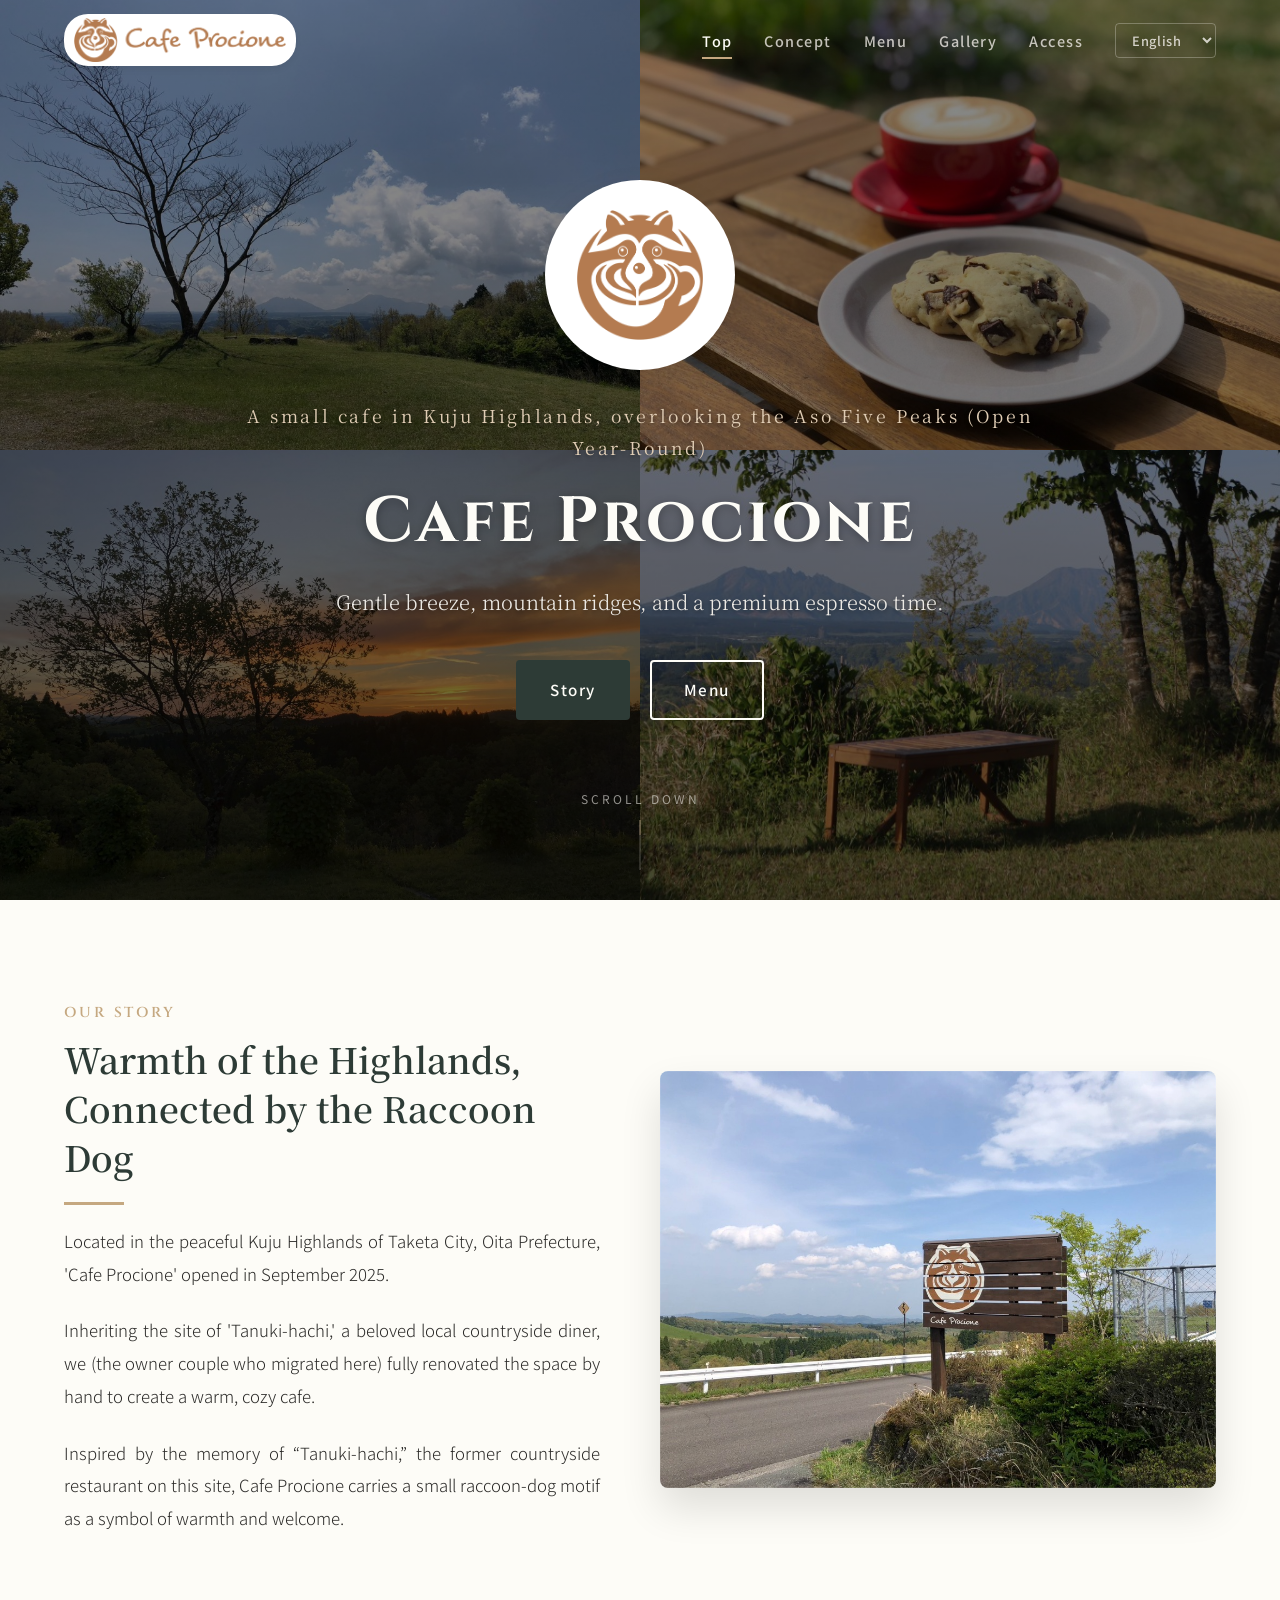
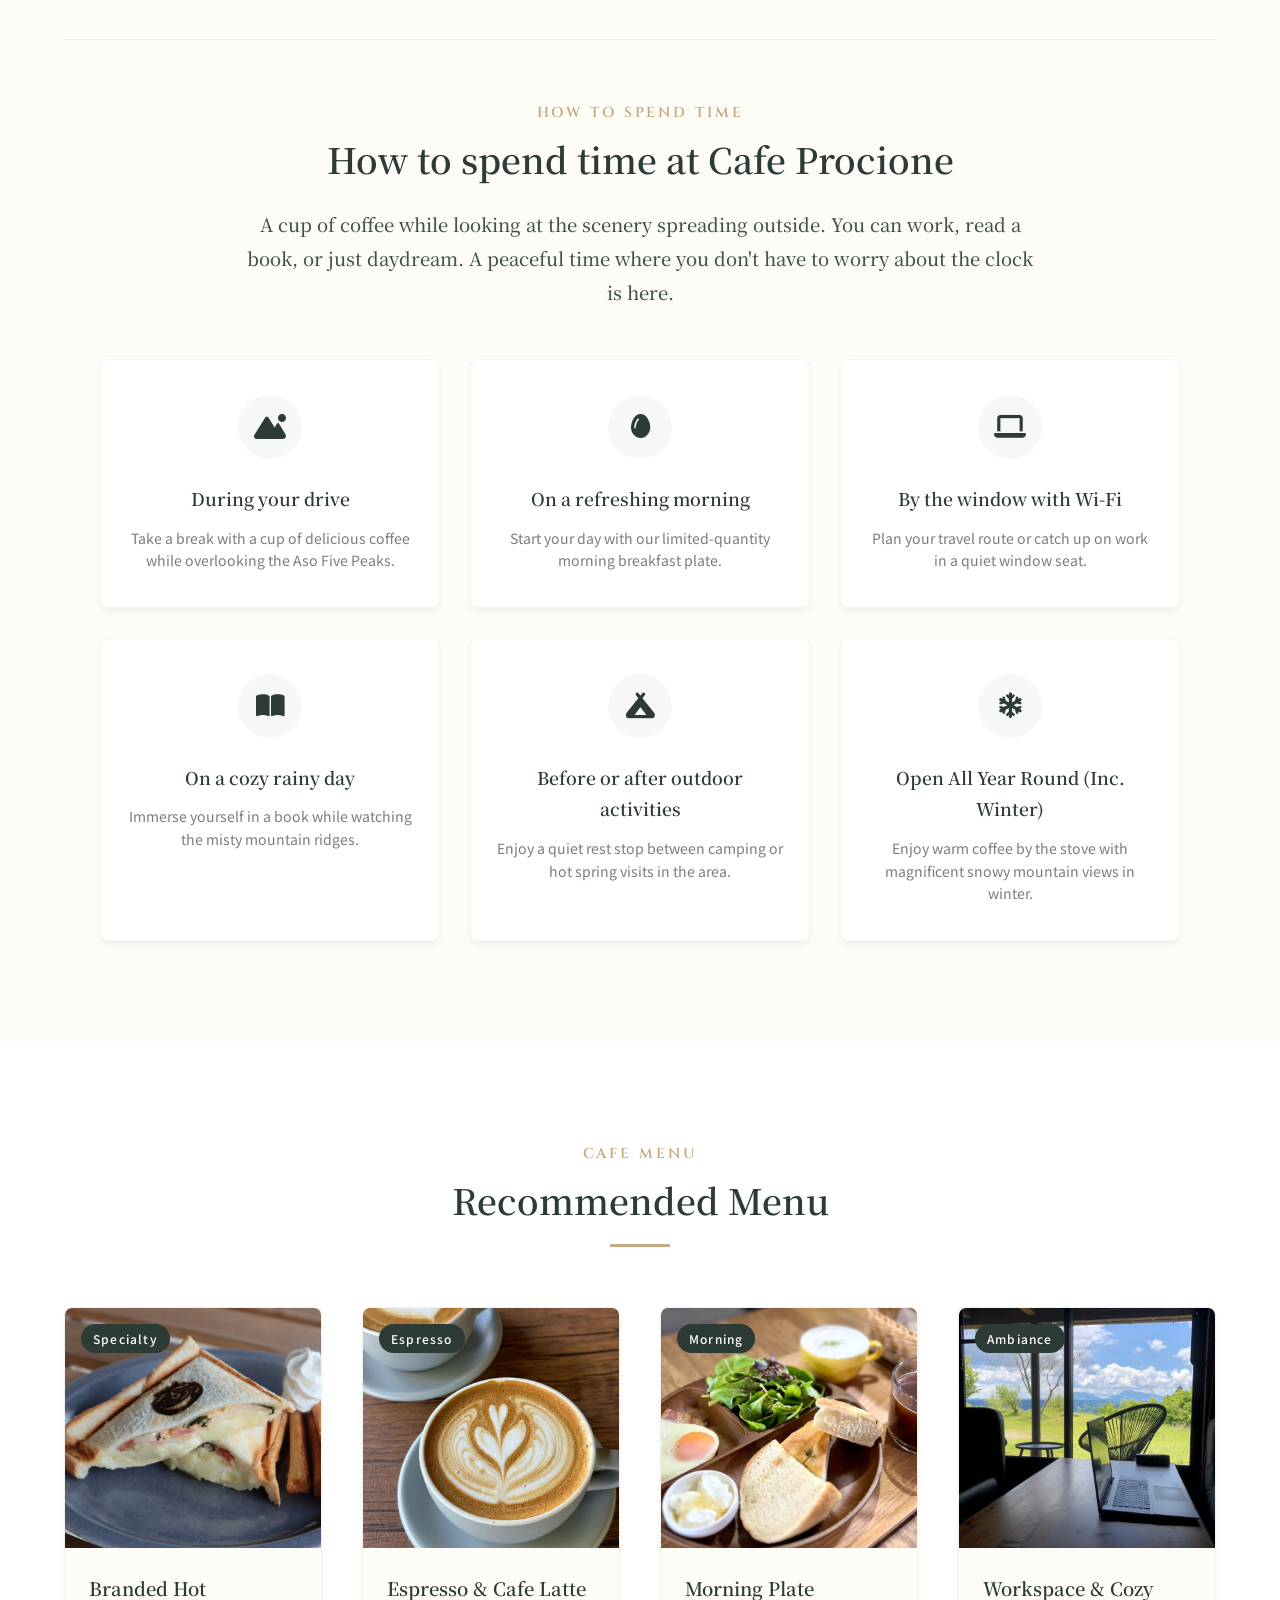
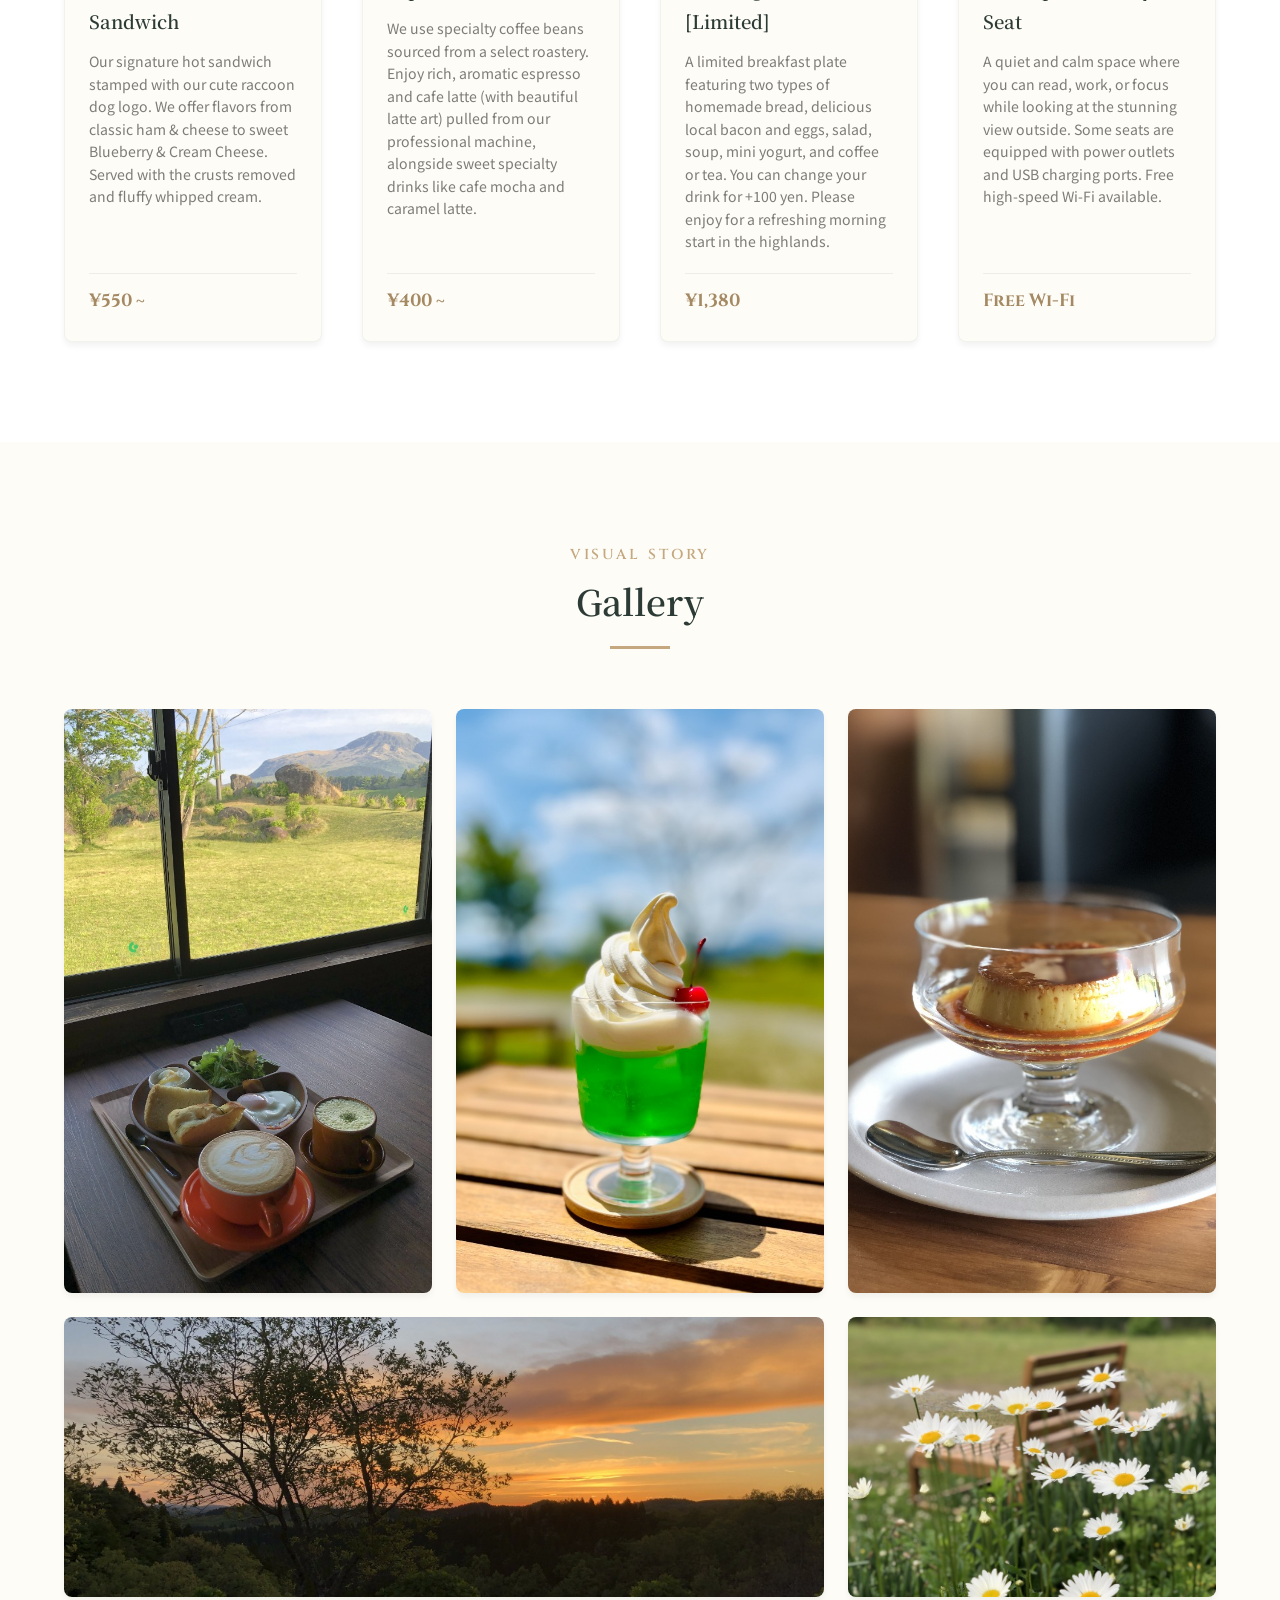
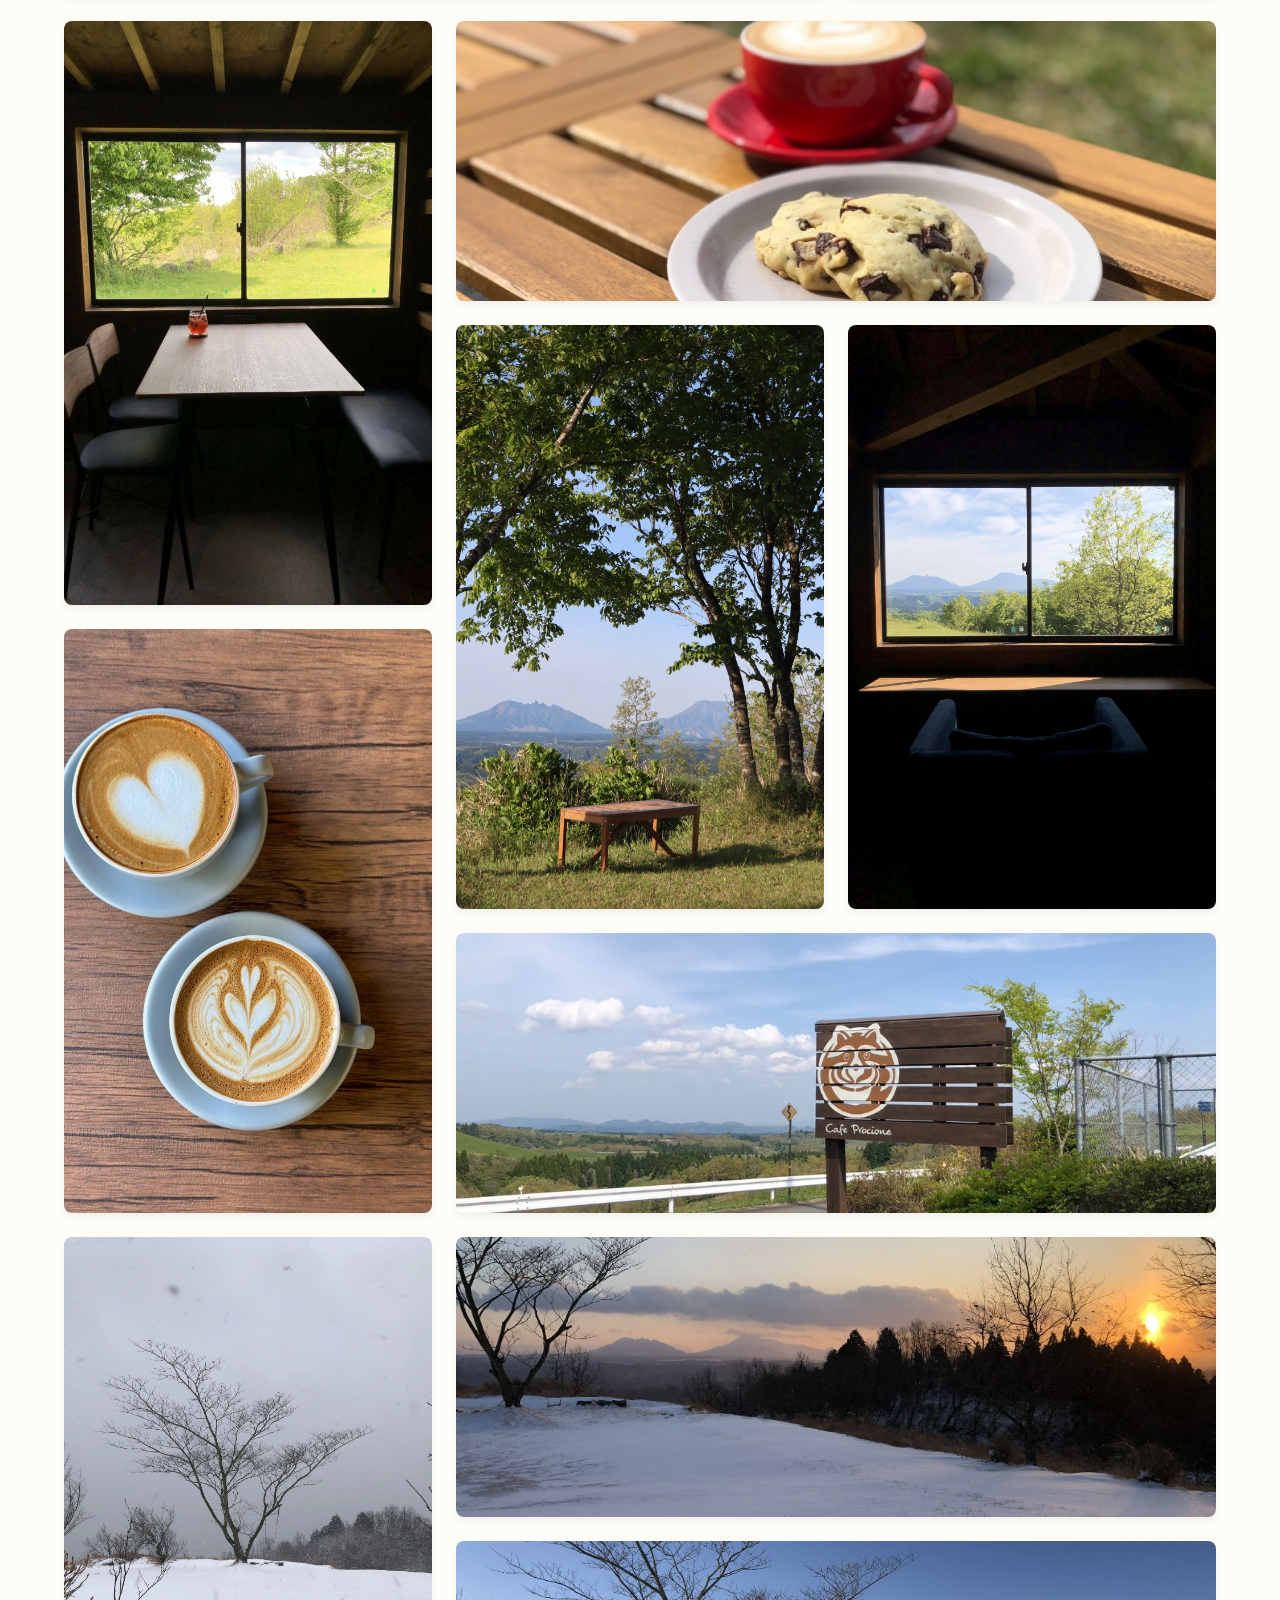
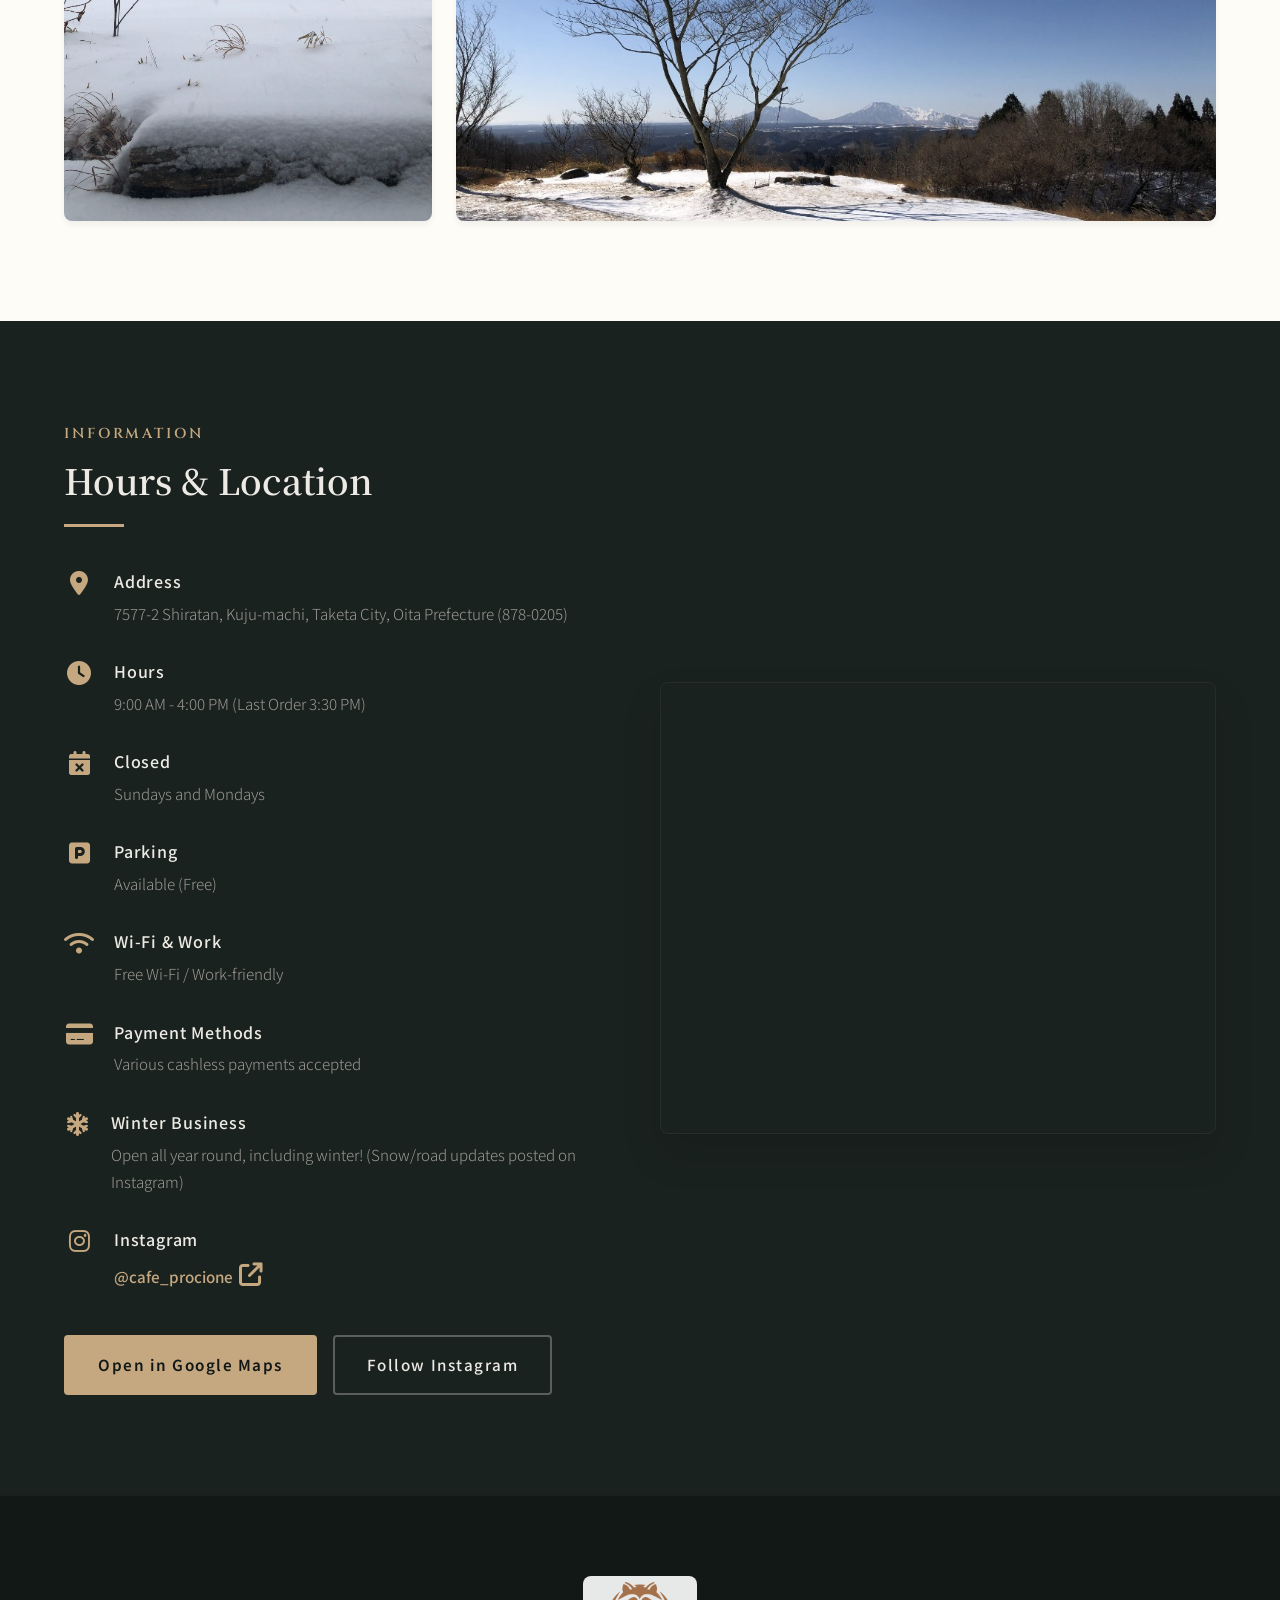
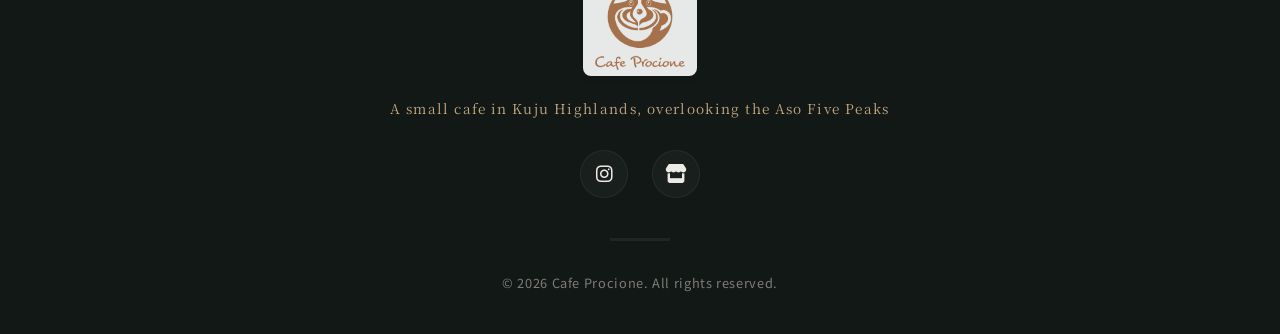
==== commit 36db2aae: "Add files via upload" ====
--- a/index.html
+++ b/index.html
@@ -21,6 +21,62 @@
     
     <!-- Custom CSS -->
     <link rel="stylesheet" href="style.css">
+
+    <!-- Schema.org Structured Data (JSON-LD) for Local Business / Cafe -->
+    <script type="application/ld+json">
+    {
+      "@context": "https://schema.org",
+      "@type": "CafeOrCoffeeShop",
+      "name": "Cafe Procione",
+      "alternateName": "カフェ プロチオーネ",
+      "image": [
+        "https://glampspottokuju.github.io/cafe-procione/assets/view.jpg",
+        "https://glampspottokuju.github.io/cafe-procione/assets/winter_view.jpg",
+        "https://glampspottokuju.github.io/cafe-procione/assets/sandwich.jpg"
+      ],
+      "@id": "https://glampspottokuju.github.io/cafe-procione/",
+      "url": "https://glampspottokuju.github.io/cafe-procione/",
+      "address": {
+        "@type": "PostalAddress",
+        "streetAddress": "久住町大字白丹7577-2",
+        "addressLocality": "竹田市",
+        "addressRegion": "大分県",
+        "postalCode": "878-0205",
+        "addressCountry": "JP"
+      },
+      "geo": {
+        "@type": "GeoCoordinates",
+        "latitude": 33.01359,
+        "longitude": 131.226877
+      },
+      "openingHoursSpecification": [
+        {
+          "@type": "OpeningHoursSpecification",
+          "dayOfWeek": [
+            "Tuesday",
+            "Wednesday",
+            "Thursday",
+            "Friday",
+            "Saturday"
+          ],
+          "opens": "09:00",
+          "closes": "16:00"
+        }
+      ],
+      "servesCuisine": [
+        "Coffee",
+        "Hot Sandwich",
+        "Breakfast",
+        "Dessert"
+      ],
+      "priceRange": "¥500 - ¥1500",
+      "paymentAccepted": "Cashless, Credit Card",
+      "sameAs": [
+        "https://www.instagram.com/cafe_procione/"
+      ],
+      "description": "大分県竹田市久住高原にある絶景カフェ。阿蘇五岳を望むのどかなロケーションで、たぬき印のホットサンドやラテアート、スペシャルティコーヒー、モーニングプレートをお楽しみいただけます。冬も休まず通年営業中。"
+    }
+    </script>
 </head>
 <body>
 
@@ -68,7 +124,7 @@
                 <div class="hero-logo-container scroll-reveal">
                     <img src="assets/logo_icon.png" alt="Cafe Procione Icon" class="hero-logo-img">
                 </div>
-                <p class="hero-subtitle scroll-reveal" data-i18n="hero-subtitle">阿蘇五岳を望む、久住高原の小さなカフェ</p>
+                <p class="hero-subtitle scroll-reveal" data-i18n="hero-subtitle">阿蘇五岳を望む、久住高原の小さなカフェ（冬も通年営業中）</p>
                 <h1 class="hero-title scroll-reveal">Cafe Procione</h1>
                 <p class="hero-tagline scroll-reveal" data-i18n="hero-tagline">穏やかな風と山々の稜線、エスプレッソが薫る贅沢な時間。</p>
                 <div class="hero-actions scroll-reveal">
@@ -153,6 +209,13 @@
                             <h4 data-i18n="feature-item-title-5">アウトドアの合間に</h4>
                             <p data-i18n="feature-item-desc-5">近隣でのキャンプや温泉の前後、のんびりと静かな休憩時間を。</p>
                         </div>
+                        <div class="feature-item">
+                            <div class="feature-icon-wrapper">
+                                <i class="fa-solid fa-snowflake"></i>
+                            </div>
+                            <h4 data-i18n="feature-item-title-6">冬も休まず通年営業</h4>
+                            <p data-i18n="feature-item-desc-6">薪ストーブの温もりと、一面の白銀世界を楽しむ冬の絶景ドライブに。</p>
+                        </div>
                     </div>
                 </div>
             </div>
@@ -260,8 +323,8 @@
                         <img src="assets/pudding.jpg" alt="自家製プリン" loading="lazy">
                         <div class="gallery-overlay">
                             <div class="gallery-text">
-                                <h4 data-i18n="gallery-item-title-3">自家製プリン</h4>
-                                <p data-i18n="gallery-item-desc-3">地元・久住産の卵のコクとほろ苦いカラメルソースが絶妙な、昔ながらの自家製プリン。</p>
+                                <h4 data-i18n="gallery-item-title-3">自家製プリン [本日のメニュー]</h4>
+                                <p data-i18n="gallery-item-desc-3">地元・久住産の卵のコクとほろ苦いカラメルソースが絶妙な、不定期出現の「本日のメニュー」自家製プリン。</p>
                             </div>
                         </div>
                     </div>
@@ -304,8 +367,8 @@
                         <img src="assets/latte_cookies.jpg" alt="珈琲時間" loading="lazy">
                         <div class="gallery-overlay">
                             <div class="gallery-text">
-                                <h4 data-i18n="gallery-item-title-8">珈琲時間</h4>
-                                <p data-i18n="gallery-item-desc-8">美しいラテアートと自家製のチョコチャンククッキー</p>
+                                <h4 data-i18n="gallery-item-title-8">珈琲時間 & 本日のクッキー</h4>
+                                <p data-i18n="gallery-item-desc-8">美しいラテアートと、不定期出現の「本日のメニュー」自家製チョコチャンククッキー。</p>
                             </div>
                         </div>
                     </div>
@@ -350,6 +413,39 @@
                             <div class="gallery-text">
                                 <h4 data-i18n="gallery-item-title-10">Cafe Procione 木製看板</h4>
                                 <p data-i18n="gallery-item-desc-10">たぬきをモチーフにした温もりある手作り看板</p>
+                            </div>
+                        </div>
+                    </div>
+                    
+                    <!-- Gallery Item 13: Winter Snowfall -->
+                    <div class="gallery-item size-large">
+                        <img src="assets/winter_view.jpg" alt="冬の久住高原と一本木" loading="lazy">
+                        <div class="gallery-overlay">
+                            <div class="gallery-text">
+                                <h4 data-i18n="gallery-item-title-13">冬の久住高原と一本木</h4>
+                                <p data-i18n="gallery-item-desc-13">静かに舞い落ちる雪と、白銀の草原にたたずむ冬の木。冬も休まず通年営業中。</p>
+                            </div>
+                        </div>
+                    </div>
+                    
+                    <!-- Gallery Item 14: Winter Sunset -->
+                    <div class="gallery-item size-wide">
+                        <img src="assets/winter_sunset.jpg" alt="冬の夕暮れと阿蘇の山並み" loading="lazy">
+                        <div class="gallery-overlay">
+                            <div class="gallery-text">
+                                <h4 data-i18n="gallery-item-title-14">冬の夕暮れと阿蘇の山並み</h4>
+                                <p data-i18n="gallery-item-desc-14">茜色に染まる冬の空と、白銀の草原の向こうに浮かび上がる阿蘇五岳。</p>
+                            </div>
+                        </div>
+                    </div>
+                    
+                    <!-- Gallery Item 15: Winter Clear Sky -->
+                    <div class="gallery-item size-wide">
+                        <img src="assets/winter_clear.jpg" alt="冬の快晴と雪冠の山々" loading="lazy">
+                        <div class="gallery-overlay">
+                            <div class="gallery-text">
+                                <h4 data-i18n="gallery-item-title-15">冬の快晴と雪冠の山々</h4>
+                                <p data-i18n="gallery-item-desc-15">澄み切った青空と白銀の草原。眩しい陽光に輝く冬の絶景ドライブ。</p>
                             </div>
                         </div>
                     </div>
@@ -407,6 +503,13 @@
                                 <div>
                                     <h4 data-i18n="access-label-payment">お支払い方法</h4>
                                     <p data-i18n="access-value-payment">各種キャッシュレス決済対応</p>
+                                </div>
+                            </li>
+                            <li>
+                                <i class="fa-solid fa-snowflake"></i>
+                                <div>
+                                    <h4 data-i18n="access-label-winter">冬期営業</h4>
+                                    <p data-i18n="access-value-winter">冬も休まず通年営業しております！（※積雪や路面状況はInstagramで発信中）</p>
                                 </div>
                             </li>
                             <li>
